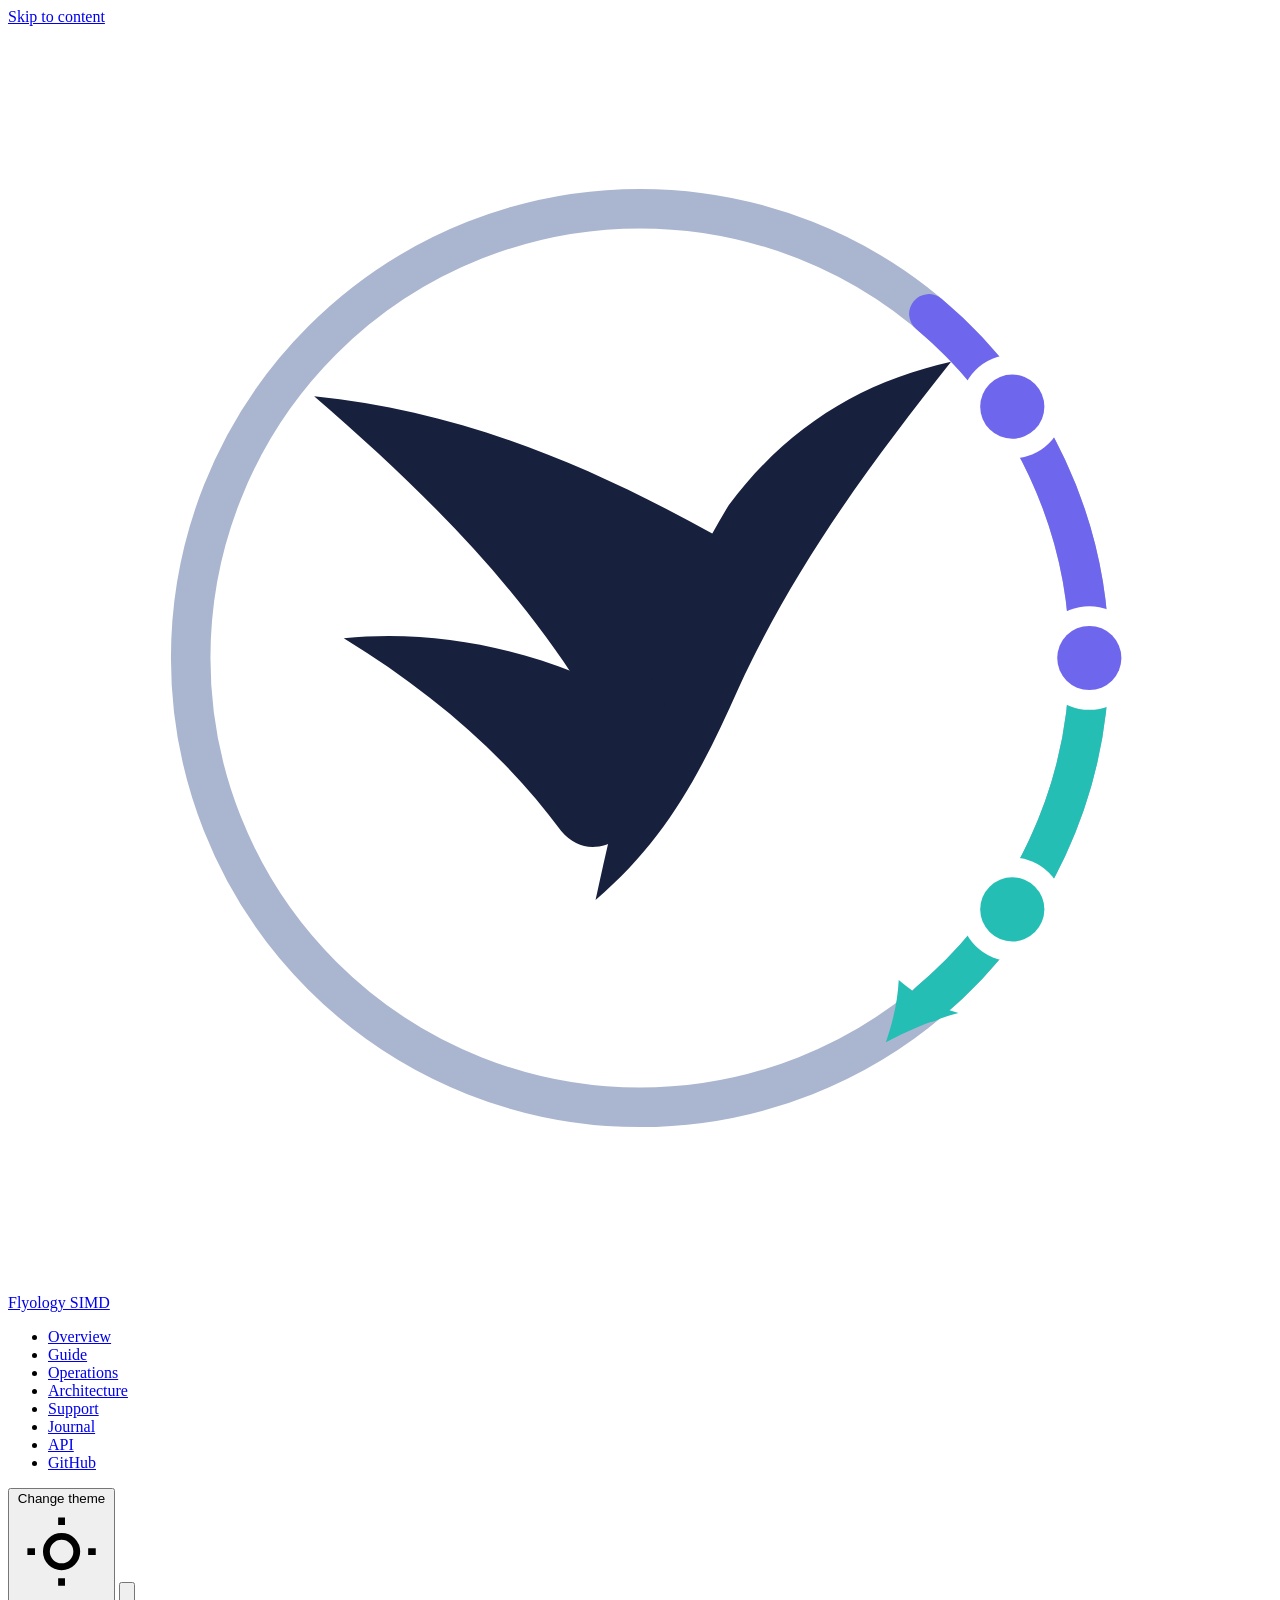
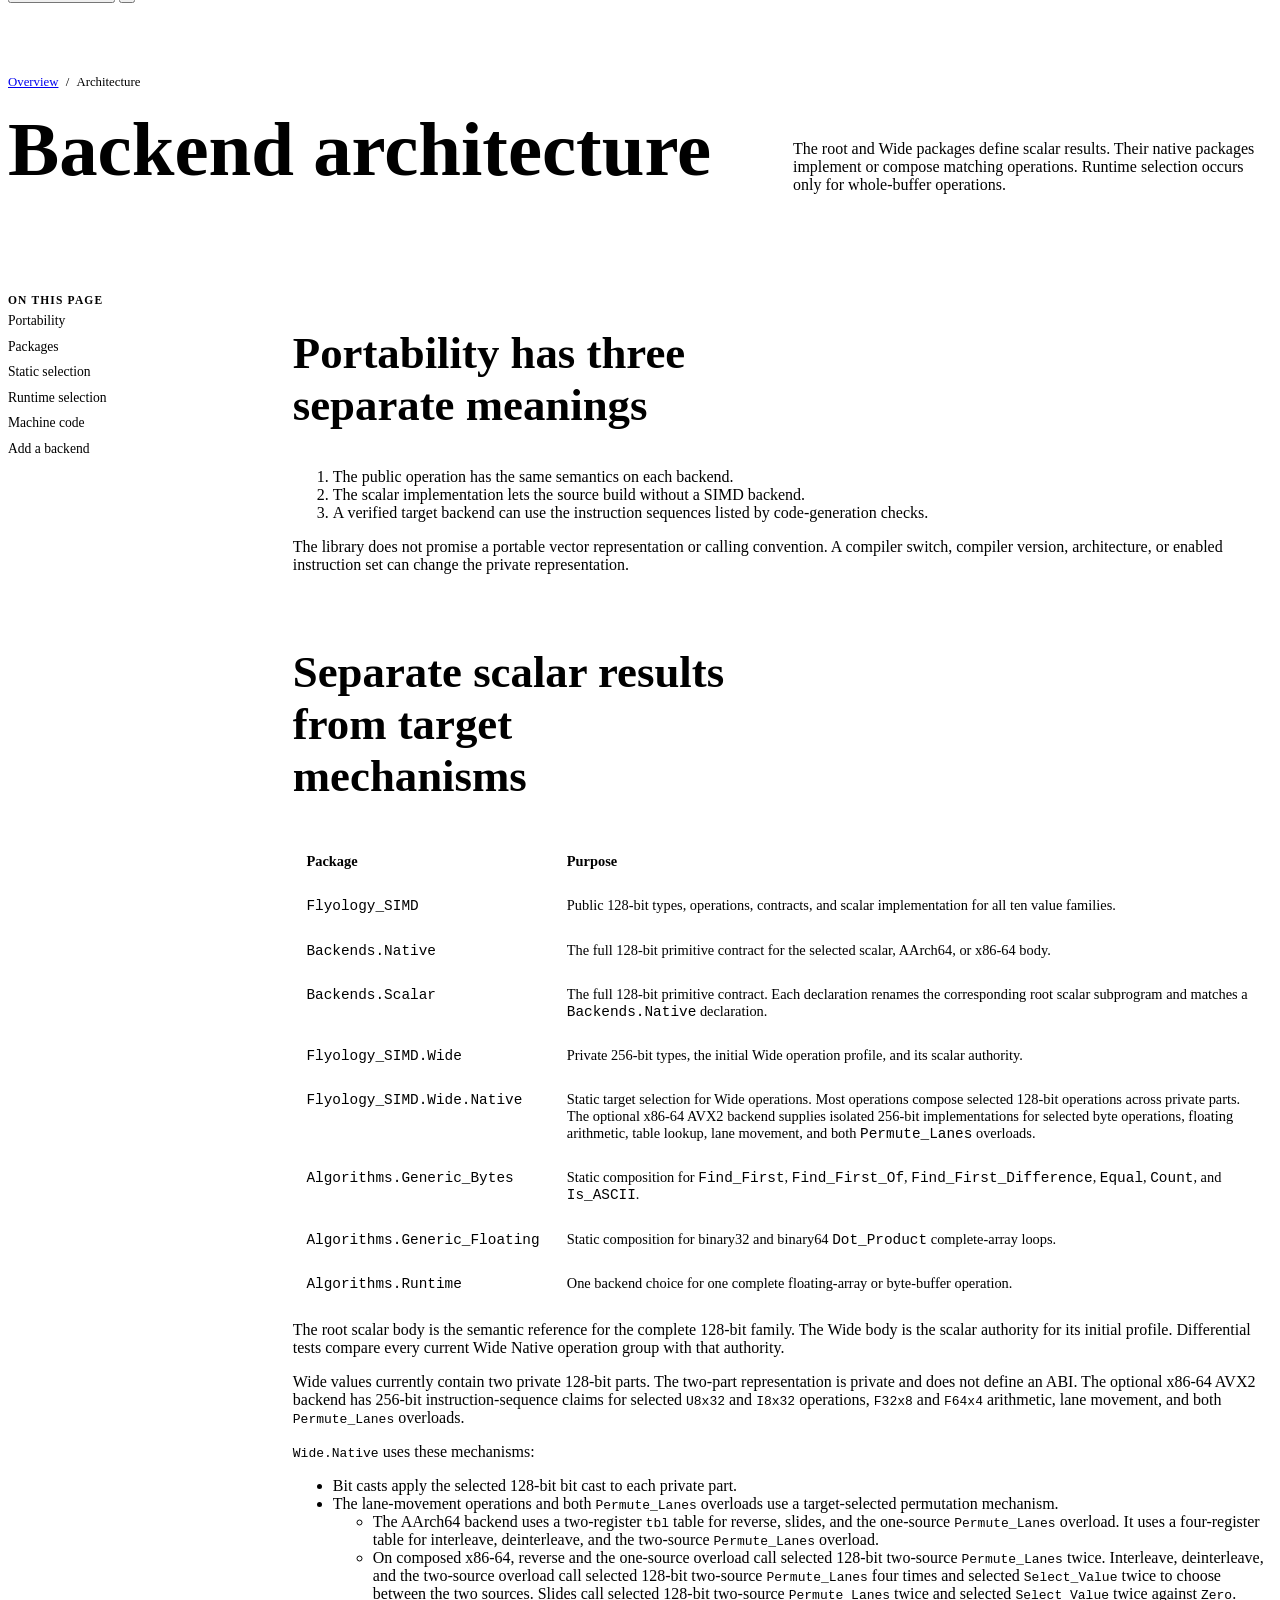
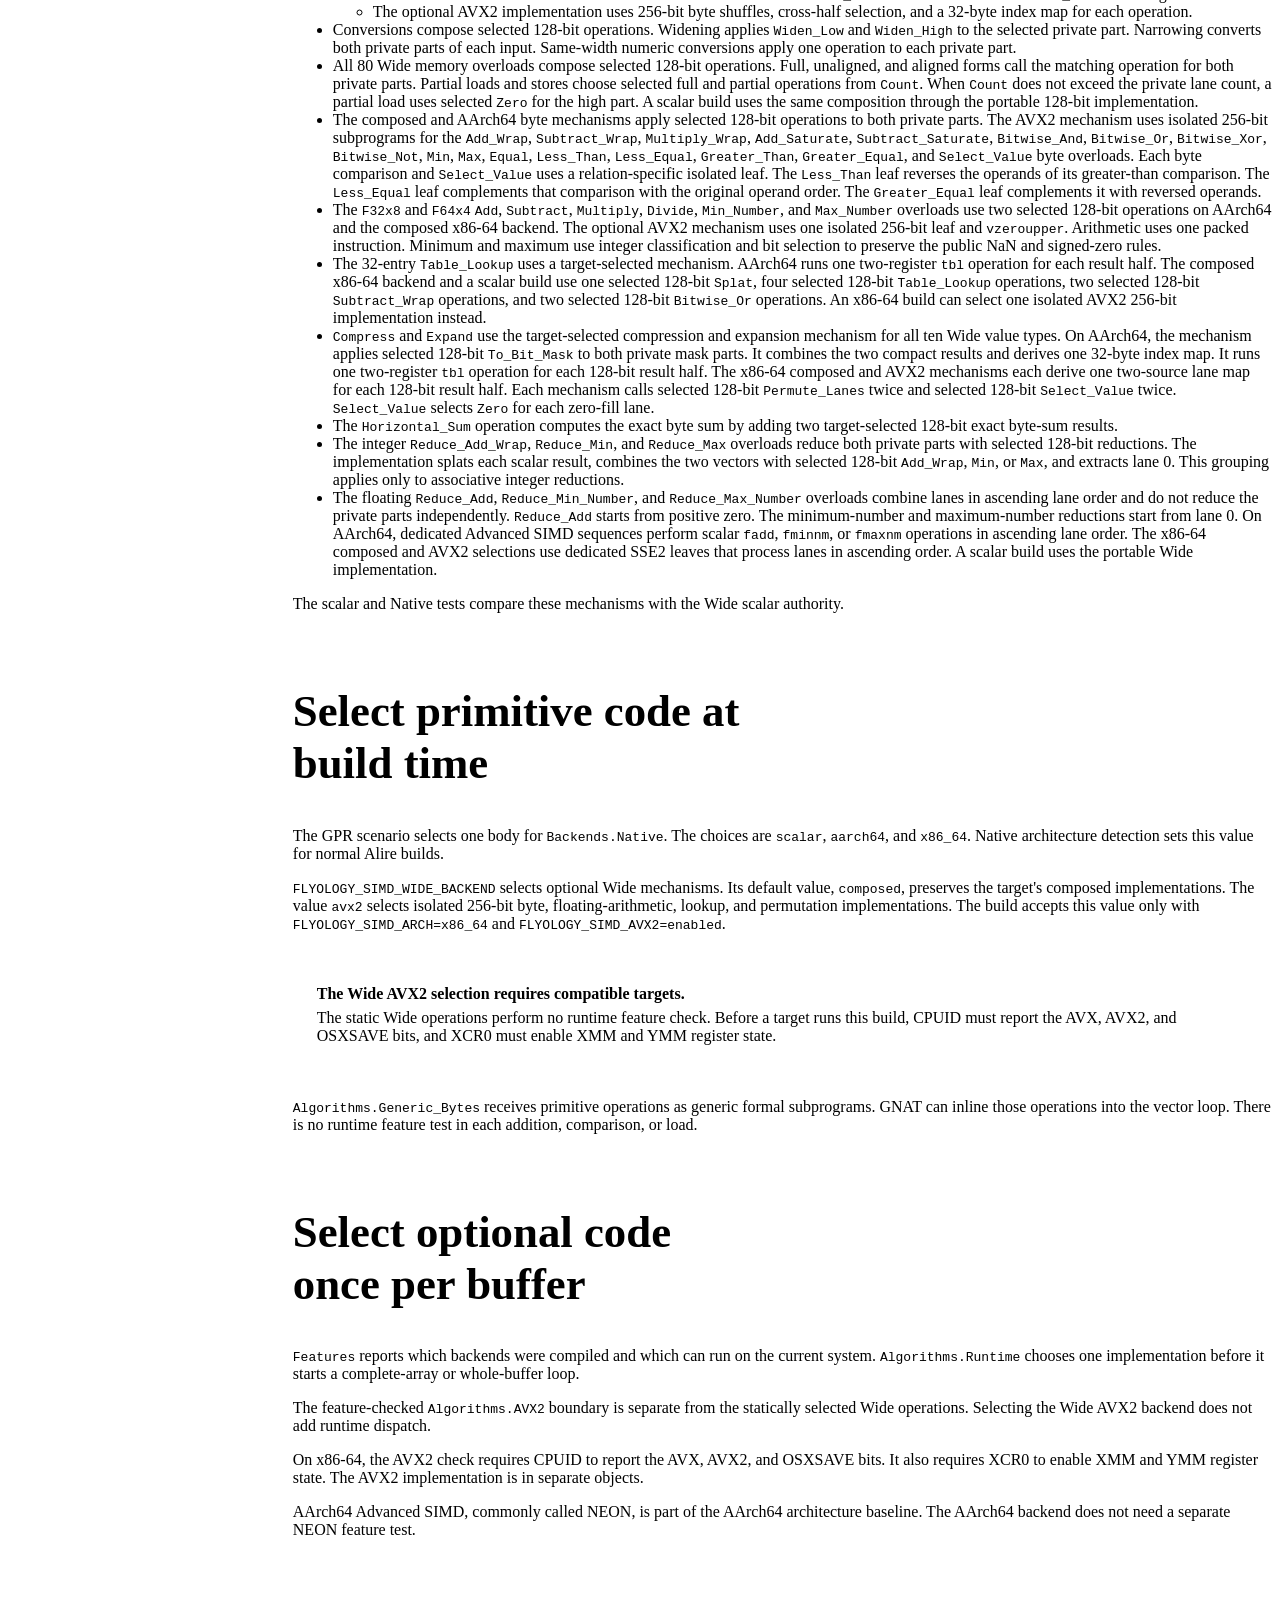
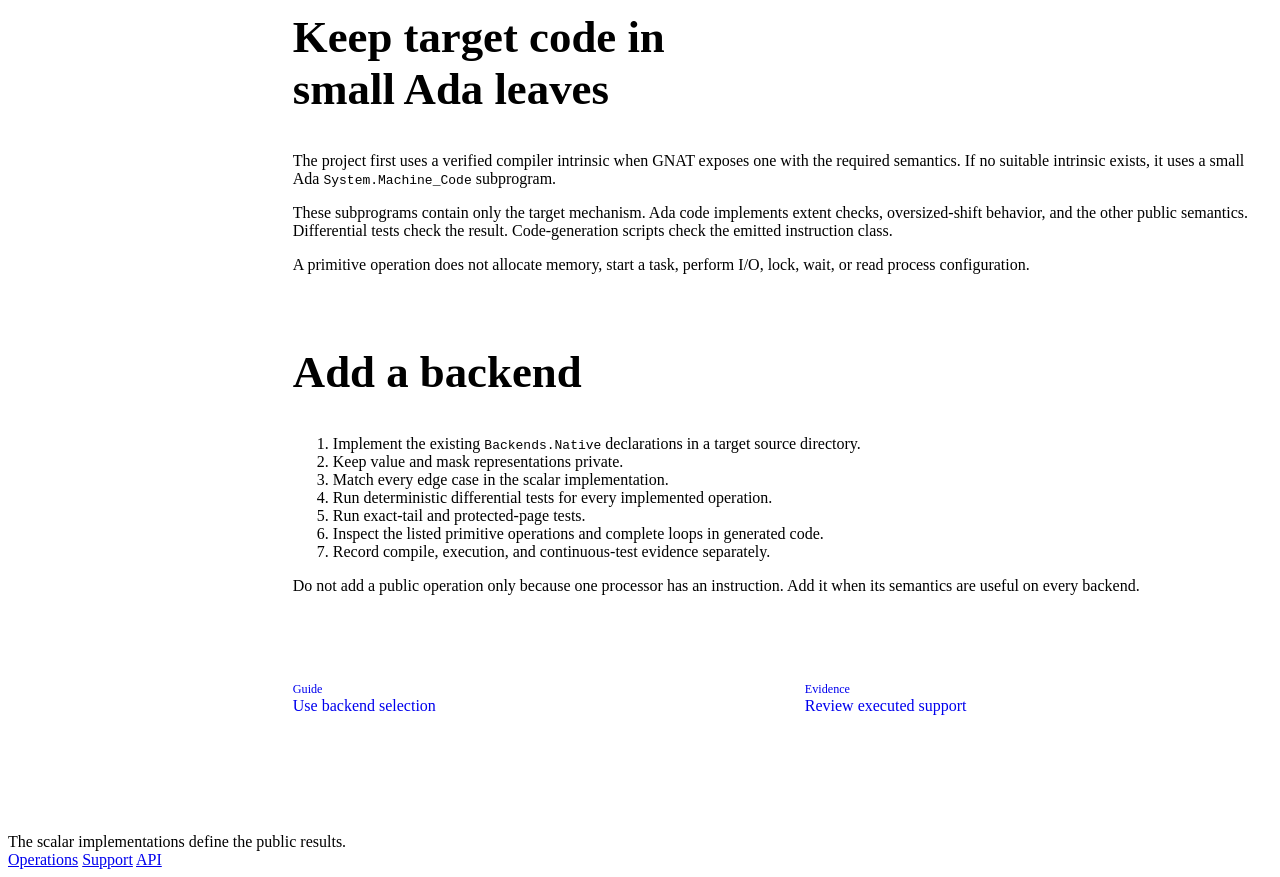
==== website/architecture/index.html @ dd6a2a9f "Problem: Complete-buffer comparison lacks runtime dispatch Callers comparing two byte buffers must c" ====
<!doctype html>
<html lang="en">
<head>
  <meta charset="utf-8">
  <meta name="viewport" content="width=device-width, initial-scale=1">
  <meta name="description" content="Backend boundaries, static composition, and runtime dispatch in Flyology SIMD.">
  <title>Architecture · Flyology SIMD</title>
  <link rel="canonical" href="https://simd.flyology.org/architecture/">
  <link rel="icon" href="../assets/brand/flyology-primary-icon.svg" type="image/svg+xml">
  <link rel="stylesheet" href="../assets/styles/site.css">
  <link rel="stylesheet" href="../assets/styles/simd.css">
  <script src="../assets/scripts/ada-highlight.js"></script>
  <script src="../assets/scripts/site.js"></script>
</head>
<body>
  <a class="skip-link" href="#main">Skip to content</a>
  <header class="site-header">
    <nav class="site-nav" aria-label="Primary navigation">
      <a class="brand" href="../">
        <img src="../assets/brand/flyology-mark-transparent.svg" alt="">
        <span>Flyology SIMD</span>
      </a>
      <ul class="nav-links" data-nav-links>
        <li><a href="../">Overview</a></li>
        <li><a href="../guide/">Guide</a></li>
        <li><a href="../guide/operations/">Operations</a></li>
        <li><a href="./" aria-current="page">Architecture</a></li>
        <li><a href="../support/">Support</a></li>
        <li><a href="../journal/">Journal</a></li>
        <li><a href="../api/">API</a></li>
        <li><a href="https://github.com/flyology-ada/flyology-simd">GitHub</a></li>
      </ul>
      <div class="nav-tools">
        <button class="icon-button" type="button" data-theme-toggle>
          <span class="visually-hidden" data-theme-label>Change theme</span>
          <svg aria-hidden="true" viewBox="0 0 24 24" fill="none" stroke="currentColor" stroke-width="1.8">
            <circle cx="12" cy="12" r="4"/>
            <path d="M12 3v2M12 19v2M3 12h2M19 12h2"/>
          </svg>
        </button>
        <button class="menu-button" type="button" data-menu-toggle aria-expanded="false" aria-label="Toggle navigation">
          <svg aria-hidden="true" viewBox="0 0 24 24" fill="none" stroke="currentColor" stroke-width="1.8">
            <path d="M4 7h16M4 12h2M4 17h16"/>
          </svg>
        </button>
      </div>
    </nav>
  </header>
  <main id="main" class="page-shell">
    <header class="doc-hero">
      <div>
        <ol class="breadcrumb"><li><a href="../">Overview</a></li><li>Architecture</li></ol>
        <h1>Backend architecture</h1>
      </div>
      <p class="doc-hero-copy">The root and Wide packages define scalar results. Their native packages implement or compose matching operations. Runtime selection occurs only for whole-buffer operations.</p>
    </header>
    <div class="docs-layout">
      <aside class="toc" aria-label="On this page">
        <span class="toc-title">On this page</span>
        <ul>
          <li><a href="#portable">Portability</a></li>
          <li><a href="#packages">Packages</a></li>
          <li><a href="#static">Static selection</a></li>
          <li><a href="#runtime">Runtime selection</a></li>
          <li><a href="#machine">Machine code</a></li>
          <li><a href="#add">Add a backend</a></li>
        </ul>
      </aside>
      <article class="prose">
        <section id="portable">
          <h2>Portability has three separate meanings</h2>
          <ol>
            <li>The public operation has the same semantics on each backend.</li>
            <li>The scalar implementation lets the source build without a SIMD backend.</li>
            <li>A verified target backend can use the instruction sequences listed by code-generation checks.</li>
          </ol>
          <p>The library does not promise a portable vector representation or calling convention. A compiler switch, compiler version, architecture, or enabled instruction set can change the private representation.</p>
        </section>
        <section id="packages">
          <h2>Separate scalar results from target mechanisms</h2>
          <table class="support-table">
            <thead><tr><th>Package</th><th>Purpose</th></tr></thead>
            <tbody>
              <tr><td><a data-api="Flyology_SIMD"><code>Flyology_SIMD</code></a></td><td>Public 128-bit types, operations, contracts, and scalar implementation for all ten value families.</td></tr>
              <tr><td><a data-api="Flyology_SIMD.Backends.Native"><code>Backends.Native</code></a></td><td>The full 128-bit primitive contract for the selected scalar, AArch64, or x86-64 body.</td></tr>
              <tr><td><a data-api="Flyology_SIMD.Backends.Scalar"><code>Backends.Scalar</code></a></td><td>The full 128-bit primitive contract. Each declaration renames the corresponding root scalar subprogram and matches a <code>Backends.Native</code> declaration.</td></tr>
              <tr><td><a data-api="Flyology_SIMD.Wide"><code>Flyology_SIMD.Wide</code></a></td><td>Private 256-bit types, the initial Wide operation profile, and its scalar authority.</td></tr>
              <tr><td><a data-api="Flyology_SIMD.Wide.Native"><code>Flyology_SIMD.Wide.Native</code></a></td><td>Static target selection for Wide operations. Most operations compose selected 128-bit operations across private parts. The optional x86-64 AVX2 backend supplies isolated 256-bit implementations for selected byte operations, floating arithmetic, table lookup, lane movement, and both <a data-api="Flyology_SIMD.Wide.Native"><code>Permute_Lanes</code></a> overloads.</td></tr>
              <tr><td><a data-api="Flyology_SIMD.Algorithms.Generic_Bytes"><code>Algorithms.Generic_Bytes</code></a></td><td>Static composition for <code>Find_First</code>, <code>Find_First_Of</code>, <code>Find_First_Difference</code>, <code>Equal</code>, <code>Count</code>, and <code>Is_ASCII</code>.</td></tr>
              <tr><td><a data-api="Flyology_SIMD.Algorithms.Generic_Floating"><code>Algorithms.Generic_Floating</code></a></td><td>Static composition for binary32 and binary64 <code>Dot_Product</code> complete-array loops.</td></tr>
              <tr><td><a data-api="Flyology_SIMD.Algorithms.Runtime"><code>Algorithms.Runtime</code></a></td><td>One backend choice for one complete floating-array or byte-buffer operation.</td></tr>
            </tbody>
          </table>
          <p>The root scalar body is the semantic reference for the complete 128-bit family. The Wide body is the scalar authority for its initial profile. Differential tests compare every current Wide Native operation group with that authority.</p>
          <p>Wide values currently contain two private 128-bit parts. The two-part representation is private and does not define an ABI. The optional x86-64 AVX2 backend has 256-bit instruction-sequence claims for selected <a data-api="Flyology_SIMD.Wide.U8x32"><code>U8x32</code></a> and <a data-api="Flyology_SIMD.Wide.I8x32"><code>I8x32</code></a> operations, <a data-api="Flyology_SIMD.Wide.F32x8"><code>F32x8</code></a> and <a data-api="Flyology_SIMD.Wide.F64x4"><code>F64x4</code></a> arithmetic, lane movement, and both <code>Permute_Lanes</code> overloads.</p>
          <p><code>Wide.Native</code> uses these mechanisms:</p>
          <ul>
            <li>Bit casts apply the selected 128-bit bit cast to each private part.</li>
            <li>The lane-movement operations and both <code>Permute_Lanes</code> overloads use a target-selected permutation mechanism.
              <ul>
                <li>The AArch64 backend uses a two-register <code>tbl</code> table for reverse, slides, and the one-source <code>Permute_Lanes</code> overload. It uses a four-register table for interleave, deinterleave, and the two-source <code>Permute_Lanes</code> overload.</li>
                <li>On composed x86-64, reverse and the one-source overload call selected 128-bit two-source <a data-api="Flyology_SIMD.Backends.Native"><code>Permute_Lanes</code></a> twice. Interleave, deinterleave, and the two-source overload call selected 128-bit two-source <code>Permute_Lanes</code> four times and selected <a data-api="Flyology_SIMD.Backends.Native"><code>Select_Value</code></a> twice to choose between the two sources. Slides call selected 128-bit two-source <code>Permute_Lanes</code> twice and selected <code>Select_Value</code> twice against <a data-api="Flyology_SIMD.Backends.Native"><code>Zero</code></a>.</li>
                <li>The optional AVX2 implementation uses 256-bit byte shuffles, cross-half selection, and a 32-byte index map for each operation.</li>
              </ul>
            </li>
            <li>Conversions compose selected 128-bit operations. Widening applies <a data-api="Flyology_SIMD.Backends.Native"><code>Widen_Low</code> and <code>Widen_High</code></a> to the selected private part. Narrowing converts both private parts of each input. Same-width numeric conversions apply one operation to each private part.</li>
            <li>All 80 Wide memory overloads compose selected 128-bit operations. Full, unaligned, and aligned forms call the matching operation for both private parts. Partial loads and stores choose selected full and partial operations from <code>Count</code>. When <code>Count</code> does not exceed the private lane count, a partial load uses selected <code>Zero</code> for the high part. A scalar build uses the same composition through the portable 128-bit implementation.</li>
            <li>The composed and AArch64 byte mechanisms apply selected 128-bit operations to both private parts. The AVX2 mechanism uses isolated 256-bit subprograms for the <a data-api="Flyology_SIMD.Wide.Native"><code>Add_Wrap</code>, <code>Subtract_Wrap</code>, <code>Multiply_Wrap</code>, <code>Add_Saturate</code>, <code>Subtract_Saturate</code>, <code>Bitwise_And</code>, <code>Bitwise_Or</code>, <code>Bitwise_Xor</code>, <code>Bitwise_Not</code>, <code>Min</code>, <code>Max</code>, <code>Equal</code>, <code>Less_Than</code>, <code>Less_Equal</code>, <code>Greater_Than</code>, <code>Greater_Equal</code>, and <code>Select_Value</code></a> byte overloads. Each byte comparison and <code>Select_Value</code> uses a relation-specific isolated leaf. The <code>Less_Than</code> leaf reverses the operands of its greater-than comparison. The <code>Less_Equal</code> leaf complements that comparison with the original operand order. The <code>Greater_Equal</code> leaf complements it with reversed operands.</li>
            <li>The <a data-api="Flyology_SIMD.Wide.Native"><code>F32x8</code> and <code>F64x4</code> <code>Add</code>, <code>Subtract</code>, <code>Multiply</code>, <code>Divide</code>, <code>Min_Number</code>, and <code>Max_Number</code> overloads</a> use two selected 128-bit operations on AArch64 and the composed x86-64 backend. The optional AVX2 mechanism uses one isolated 256-bit leaf and <code>vzeroupper</code>. Arithmetic uses one packed instruction. Minimum and maximum use integer classification and bit selection to preserve the public NaN and signed-zero rules.</li>
            <li>The 32-entry <a data-api="Flyology_SIMD.Wide.Native.Table_Lookup" data-api-signature="Table, Indices : U8x32) return U8x32"><code>Table_Lookup</code></a> uses a target-selected mechanism. AArch64 runs one two-register <code>tbl</code> operation for each result half. The composed x86-64 backend and a scalar build use one selected 128-bit <a data-api="Flyology_SIMD.Backends.Native"><code>Splat</code></a>, four selected 128-bit <code>Table_Lookup</code> operations, two selected 128-bit <code>Subtract_Wrap</code> operations, and two selected 128-bit <code>Bitwise_Or</code> operations. An x86-64 build can select one isolated AVX2 256-bit implementation instead.</li>
            <li><a data-api="Flyology_SIMD.Wide.Native"><code>Compress</code> and <code>Expand</code></a> use the target-selected compression and expansion mechanism for all ten Wide value types. On AArch64, the mechanism applies selected 128-bit <a data-api="Flyology_SIMD.Backends.Native"><code>To_Bit_Mask</code></a> to both private mask parts. It combines the two compact results and derives one 32-byte index map. It runs one two-register <code>tbl</code> operation for each 128-bit result half. The x86-64 composed and AVX2 mechanisms each derive one two-source lane map for each 128-bit result half. Each mechanism calls selected 128-bit <code>Permute_Lanes</code> twice and selected 128-bit <code>Select_Value</code> twice. <code>Select_Value</code> selects <code>Zero</code> for each zero-fill lane.</li>
            <li>The <a data-api="Flyology_SIMD.Wide.Native.Horizontal_Sum" data-api-signature="Value : U8x32) return Natural"><code>Horizontal_Sum</code></a> operation computes the exact byte sum by adding two target-selected 128-bit exact byte-sum results.</li>
            <li>The integer <a data-api="Flyology_SIMD.Wide.Native"><code>Reduce_Add_Wrap</code>, <code>Reduce_Min</code>, and <code>Reduce_Max</code></a> overloads reduce both private parts with selected 128-bit reductions. The implementation splats each scalar result, combines the two vectors with selected 128-bit <code>Add_Wrap</code>, <code>Min</code>, or <code>Max</code>, and extracts lane 0. This grouping applies only to associative integer reductions.</li>
            <li>The floating <a data-api="Flyology_SIMD.Wide.Native"><code>Reduce_Add</code>, <code>Reduce_Min_Number</code>, and <code>Reduce_Max_Number</code></a> overloads combine lanes in ascending lane order and do not reduce the private parts independently. <code>Reduce_Add</code> starts from positive zero. The minimum-number and maximum-number reductions start from lane 0. On AArch64, dedicated Advanced SIMD sequences perform scalar <code>fadd</code>, <code>fminnm</code>, or <code>fmaxnm</code> operations in ascending lane order. The x86-64 composed and AVX2 selections use dedicated SSE2 leaves that process lanes in ascending order. A scalar build uses the portable Wide implementation.</li>
          </ul>
          <p>The scalar and Native tests compare these mechanisms with the Wide scalar authority.</p>
        </section>
        <section id="static">
          <h2>Select primitive code at build time</h2>
          <p>The GPR scenario selects one body for <code>Backends.Native</code>. The choices are <code>scalar</code>, <code>aarch64</code>, and <code>x86_64</code>. Native architecture detection sets this value for normal Alire builds.</p>
          <p><code>FLYOLOGY_SIMD_WIDE_BACKEND</code> selects optional Wide mechanisms. Its default value, <code>composed</code>, preserves the target's composed implementations. The value <code>avx2</code> selects isolated 256-bit byte, floating-arithmetic, lookup, and permutation implementations. The build accepts this value only with <code>FLYOLOGY_SIMD_ARCH=x86_64</code> and <code>FLYOLOGY_SIMD_AVX2=enabled</code>.</p>
          <div class="semantic-callout"><strong>The Wide AVX2 selection requires compatible targets.</strong><p>The static Wide operations perform no runtime feature check. Before a target runs this build, CPUID must report the AVX, AVX2, and OSXSAVE bits, and XCR0 must enable XMM and YMM register state.</p></div>
          <p><code>Algorithms.Generic_Bytes</code> receives primitive operations as generic formal subprograms. GNAT can inline those operations into the vector loop. There is no runtime feature test in each addition, comparison, or load.</p>
        </section>
        <section id="runtime">
          <h2>Select optional code once per buffer</h2>
          <p><a data-api="Flyology_SIMD.Features"><code>Features</code></a> reports which backends were compiled and which can run on the current system. <a data-api="Flyology_SIMD.Algorithms.Runtime"><code>Algorithms.Runtime</code></a> chooses one implementation before it starts a complete-array or whole-buffer loop.</p>
          <p>The feature-checked <a data-api="Flyology_SIMD.Algorithms.AVX2"><code>Algorithms.AVX2</code></a> boundary is separate from the statically selected Wide operations. Selecting the Wide AVX2 backend does not add runtime dispatch.</p>
          <p>On x86-64, the AVX2 check requires CPUID to report the AVX, AVX2, and OSXSAVE bits. It also requires XCR0 to enable XMM and YMM register state. The AVX2 implementation is in separate objects.</p>
          <p>AArch64 Advanced SIMD, commonly called NEON, is part of the AArch64 architecture baseline. The AArch64 backend does not need a separate NEON feature test.</p>
        </section>
        <section id="machine">
          <h2>Keep target code in small Ada leaves</h2>
          <p>The project first uses a verified compiler intrinsic when GNAT exposes one with the required semantics. If no suitable intrinsic exists, it uses a small Ada <code>System.Machine_Code</code> subprogram.</p>
          <p>These subprograms contain only the target mechanism. Ada code implements extent checks, oversized-shift behavior, and the other public semantics. Differential tests check the result. Code-generation scripts check the emitted instruction class.</p>
          <p>A primitive operation does not allocate memory, start a task, perform I/O, lock, wait, or read process configuration.</p>
        </section>
        <section id="add">
          <h2>Add a backend</h2>
          <ol>
            <li>Implement the existing <code>Backends.Native</code> declarations in a target source directory.</li>
            <li>Keep value and mask representations private.</li>
            <li>Match every edge case in the scalar implementation.</li>
            <li>Run deterministic differential tests for every implemented operation.</li>
            <li>Run exact-tail and protected-page tests.</li>
            <li>Inspect the listed primitive operations and complete loops in generated code.</li>
            <li>Record compile, execution, and continuous-test evidence separately.</li>
          </ol>
          <p>Do not add a public operation only because one processor has an instruction. Add it when its semantics are useful on every backend.</p>
          <div class="next-links">
            <a href="../guide/dispatch/"><span>Guide</span>Use backend selection</a>
            <a href="../support/"><span>Evidence</span>Review executed support</a>
          </div>
        </section>
      </article>
    </div>
  </main>
  <footer class="site-footer">
    <div class="footer-inner">
      <span>The scalar implementations define the public results.</span>
      <div class="footer-links">
        <a href="../guide/operations/">Operations</a>
        <a href="../support/">Support</a>
        <a href="../api/">API</a>
      </div>
    </div>
  </footer>
</body>
</html>
---- website/assets/styles/simd.css ----
:root {
  --simd-cobalt: oklch(52% 0.18 265);
  --simd-orange: oklch(70% 0.17 55);
  --simd-lime: oklch(78% 0.16 125);
  --simd-graphite: oklch(22% 0.035 250);
  --simd-cream: oklch(96% 0.025 85);
  --simd-code-ink: oklch(91% 0.02 270);
}

:root[data-theme="dark"] {
  --simd-cobalt: oklch(72% 0.14 265);
  --simd-orange: oklch(78% 0.14 55);
  --simd-lime: oklch(82% 0.14 125);
}

.simd-hero {
  display: grid;
  grid-template-columns: repeat(2, minmax(0, 1fr));
  align-items: center;
  min-height: 36rem;
  padding-block: 4rem;
  gap: clamp(2rem, 5vw, 5rem);
}

.simd-hero h1 {
  max-width: 12ch;
  font-size: clamp(3.2rem, 5vw, 5rem);
  letter-spacing: -0.045em;
}

.nav-links {
  gap: clamp(0.75rem, 1.5vw, 1.5rem);
}

.prose pre,
.simd-section pre {
  max-width: 100%;
  overflow-x: auto;
}

.hero-lede {
  max-width: 38rem;
  color: var(--ink-soft);
  font-size: 1.1rem;
}

.actions {
  display: flex;
  flex-wrap: wrap;
  margin-top: 2rem;
  gap: 0.8rem;
}

.experimental-note {
  margin-top: 1rem;
  color: var(--ink-soft);
  font-size: 0.78rem;
}

.lane-machine {
  min-width: 0;
  margin: 0;
  padding: clamp(1.3rem, 3vw, 2.2rem);
  border: 1px solid color-mix(in oklch, var(--simd-cobalt) 28%, var(--line));
  background: var(--surface);
  box-shadow: 0.85rem 0.85rem 0 var(--line);
}

.lane-machine figcaption {
  display: flex;
  justify-content: space-between;
  margin-bottom: 1.3rem;
  color: var(--ink-soft);
  font-size: 0.72rem;
  letter-spacing: 0.05em;
  text-transform: uppercase;
}

.lane-machine figcaption strong {
  color: var(--ink);
}

.lane-index,
.lane-row {
  display: grid;
  grid-template-columns: repeat(16, minmax(0, 1fr));
}

.lane-index span {
  padding-bottom: 0.35rem;
  color: var(--ink-soft);
  font-family: var(--font-mono);
  font-size: clamp(0.45rem, 0.8vw, 0.66rem);
  text-align: center;
}

.lane-row {
  border: 2px solid var(--simd-graphite);
}

.lane-row span {
  min-width: 0;
  padding-block: clamp(0.75rem, 2.3vw, 1.35rem);
  border-right: 1px solid color-mix(in oklch, white 34%, transparent);
  background: var(--simd-cobalt);
  color: white;
  font-family: var(--font-mono);
  font-size: clamp(0.58rem, 1.15vw, 0.86rem);
  text-align: center;
}

.lane-row span:last-child {
  border: 0;
}

.lane-row .lane-zero {
  background: var(--simd-orange);
  color: var(--simd-graphite);
  font-weight: 700;
}

.mask-rule {
  display: grid;
  grid-template-columns: auto 1fr auto;
  align-items: center;
  margin-top: 1.5rem;
  gap: 1rem;
  color: var(--ink-soft);
  font-size: 0.72rem;
}

.mask-rule > div {
  display: grid;
  grid-template-columns: repeat(16, 1fr);
  gap: 0.2rem;
}

.mask-rule i {
  display: block;
  height: 0.45rem;
  background: var(--line);
}

.mask-rule i.true {
  background: var(--simd-orange);
}

.mask-rule code {
  white-space: nowrap;
}

.mechanism-tag {
  display: flex;
  align-items: center;
  justify-content: space-between;
  margin-top: 2rem;
  padding-top: 1rem;
  border-top: 1px solid var(--line);
  color: var(--ink-soft);
  font-family: var(--font-mono);
  font-size: 0.72rem;
}

.mechanism-tag b {
  color: var(--simd-orange);
}

.scope-band {
  border-block: 1px solid var(--line);
  background: var(--surface);
}

.scope-band-inner {
  display: grid;
  grid-template-columns: repeat(3, 1fr);
}

.scope-band-inner div {
  padding: 1.6rem 2rem;
}

.scope-band-inner div + div {
  border-left: 1px solid var(--line);
}

.scope-band strong,
.scope-band span {
  display: block;
}

.scope-band strong {
  font-size: 0.95rem;
}

.scope-band span {
  margin-top: 0.25rem;
  color: var(--ink-soft);
  font-size: 0.82rem;
}

.simd-section {
  padding-block: 6rem;
}

.section-intro {
  display: grid;
  grid-template-columns: 0.9fr 1.1fr;
  align-items: end;
  margin-bottom: 3rem;
  gap: 3rem;
}

.section-intro h2 {
  max-width: 12ch;
  margin: 0;
}

.section-intro p {
  max-width: 62ch;
  margin: 0;
  color: var(--ink-soft);
}

.portability-ledger {
  margin: 0;
  padding: 0;
  border-top: 1px solid var(--line);
  list-style: none;
}

.portability-ledger li {
  display: grid;
  grid-template-columns: 4rem 15rem 1fr;
  align-items: baseline;
  padding-block: 1.5rem;
  border-bottom: 1px solid var(--line);
  gap: 1.5rem;
}

.portability-ledger li > span {
  color: var(--simd-orange);
  font-family: var(--font-mono);
}

.portability-ledger p {
  margin: 0;
  color: var(--ink-soft);
}

.operation-field {
  background: var(--simd-graphite);
  color: var(--simd-cream);
}

.operation-field-inner {
  display: grid;
  grid-template-columns: 0.75fr 1.25fr;
  padding-block: 5rem;
  gap: 5rem;
}

.operation-field p {
  max-width: 52ch;
  color: oklch(79% 0.025 250);
}

.operation-field code:not(pre code) {
  border-color: oklch(44% 0.04 250);
  background: oklch(28% 0.04 250);
}

.inverse-button {
  color: var(--simd-cream);
}

.type-ruler {
  display: grid;
  grid-template-columns: repeat(2, 1fr);
  border-top: 1px solid oklch(42% 0.04 250);
}

.type-ruler div {
  display: flex;
  justify-content: space-between;
  padding: 1rem;
  border-bottom: 1px solid oklch(42% 0.04 250);
}

.type-ruler div:nth-child(odd) {
  border-right: 1px solid oklch(42% 0.04 250);
}

.type-ruler span {
  color: var(--simd-lime);
  font-family: var(--font-mono);
  font-size: 0.76rem;
}

.doc-hero {
  display: grid;
  grid-template-columns: 1fr minmax(18rem, 0.65fr);
  align-items: end;
  padding-block: 4.5rem 3rem;
  border-bottom: 1px solid var(--line);
  gap: 3rem;
}

.doc-hero h1 {
  max-width: none;
  margin: 0;
  font-size: clamp(3rem, 6vw, 5.8rem);
}

.doc-hero-copy {
  margin: 0;
  color: var(--ink-soft);
}

.breadcrumb {
  display: flex;
  margin: 0 0 1rem;
  padding: 0;
  gap: 0.45rem;
  color: var(--ink-soft);
  font-size: 0.8rem;
  list-style: none;
}

.breadcrumb li + li::before {
  margin-right: 0.45rem;
  color: var(--path);
  content: "/";
}

.docs-layout {
  display: grid;
  grid-template-columns: 13rem minmax(0, 1fr);
  align-items: start;
  padding-block: 3rem 6rem;
  gap: clamp(2.5rem, 6vw, 6rem);
}

.toc {
  position: sticky;
  top: 6rem;
}

.toc-title {
  margin-bottom: 0.7rem;
  color: var(--ink-soft);
  font-size: 0.72rem;
  font-weight: 650;
  letter-spacing: 0.1em;
  text-transform: uppercase;
}

.toc ul {
  margin: 0;
  padding: 0;
  list-style: none;
}

.toc a {
  display: block;
  padding-block: 0.3rem;
  color: var(--ink-soft);
  font-size: 0.85rem;
  text-decoration: none;
}

.prose {
  min-width: 0;
  max-width: var(--reading);
}

.prose section + section {
  margin-top: 4.5rem;
}

.prose h2 {
  max-width: 20ch;
  font-size: clamp(2rem, 3.5vw, 3.1rem);
}

.prose h3 {
  margin-top: 2.5rem;
  font-size: 1.4rem;
}

.chapter-lead {
  margin: 0 0 3rem;
  color: var(--ink);
  font-size: clamp(1.08rem, 1.6vw, 1.28rem);
  line-height: 1.55;
}

.prose p,
.prose li,
.prose td {
  color: var(--ink-soft);
}

.prose pre {
  overflow-x: auto;
  padding: 1.2rem;
  border: 1px solid var(--code-line);
  border-radius: var(--radius-sm);
  background: var(--code-bg);
  color: var(--simd-code-ink);
  font-size: 0.86rem;
}

.semantic-callout {
  margin-block: 2rem;
  padding: 1.3rem 1.5rem;
  border: 1px solid color-mix(in oklch, var(--simd-orange) 65%, var(--line));
  background: color-mix(in oklch, var(--simd-orange) 8%, var(--surface));
}

.semantic-callout strong {
  display: block;
  margin-bottom: 0.35rem;
}

.semantic-callout p {
  margin: 0;
}

.support-table {
  width: 100%;
  border-collapse: collapse;
  font-size: 0.9rem;
}

.support-table th,
.support-table td {
  padding: 0.85rem;
  border-bottom: 1px solid var(--line);
  text-align: left;
  vertical-align: top;
}

.support-table th {
  color: var(--ink);
}

.support-table td.yes {
  color: var(--ink);
  font-weight: 650;
}

.guide-sequence {
  margin: 2rem 0 0;
  padding: 0;
  border-top: 1px solid var(--line);
  counter-reset: guide-chapter;
  list-style: none;
}

.guide-sequence li {
  display: grid;
  grid-template-columns: 2.75rem minmax(0, 1fr);
  padding-block: 1.15rem;
  border-bottom: 1px solid var(--line);
  counter-increment: guide-chapter;
  gap: 1rem;
}

.guide-sequence li::before {
  color: var(--path);
  content: counter(guide-chapter, decimal-leading-zero);
  font-family: var(--font-mono);
  font-size: 0.82rem;
}

.guide-sequence a {
  color: var(--ink);
  font-size: 1.08rem;
  font-weight: 650;
  text-decoration-thickness: 1px;
  text-underline-offset: 0.2em;
}

.guide-sequence p {
  margin: 0.35rem 0 0;
}

.next-links {
  display: grid;
  grid-template-columns: repeat(2, 1fr);
  margin-top: 4rem;
  border-top: 1px solid var(--line);
}

.next-links a {
  padding: 1.4rem 0;
  text-decoration: none;
}

.next-links a + a {
  padding-left: 1.4rem;
  border-left: 1px solid var(--line);
}

.next-links span {
  display: block;
  color: var(--ink-soft);
  font-size: 0.76rem;
}

@media (max-width: 920px) {
  .simd-hero {
    grid-template-columns: 1fr;
  }

  .lane-machine {
    width: 100%;
  }

  .section-intro,
  .operation-field-inner,
  .doc-hero {
    grid-template-columns: 1fr;
  }
}

@media (max-width: 720px) {
  .simd-hero {
    min-height: auto;
    padding-block: 4rem;
  }

  .lane-machine figcaption,
  .mask-rule {
    grid-template-columns: 1fr;
  }

  .lane-machine figcaption {
    display: block;
  }

  .lane-machine figcaption strong {
    display: block;
  }

  .scope-band-inner,
  .docs-layout {
    grid-template-columns: 1fr;
  }

  .scope-band-inner div + div {
    border-top: 1px solid var(--line);
    border-left: 0;
  }

  .portability-ledger li {
    grid-template-columns: 3rem 1fr;
  }

  .portability-ledger p {
    grid-column: 2;
  }

  .toc {
    position: static;
    padding-bottom: 1.5rem;
    border-bottom: 1px solid var(--line);
  }
}

@media (max-width: 520px) {
  .lane-index span,
  .lane-row span {
    font-size: 0;
  }

  .lane-row span {
    min-height: 2.7rem;
  }

  .lane-zero::after {
    color: var(--simd-graphite);
    font-size: 0.62rem;
    content: "L0";
  }

  .type-ruler {
    grid-template-columns: 1fr;
  }

  .type-ruler div:nth-child(odd) {
    border-right: 0;
  }
}

@media (prefers-reduced-motion: reduce) {
  html {
    scroll-behavior: auto;
  }
}
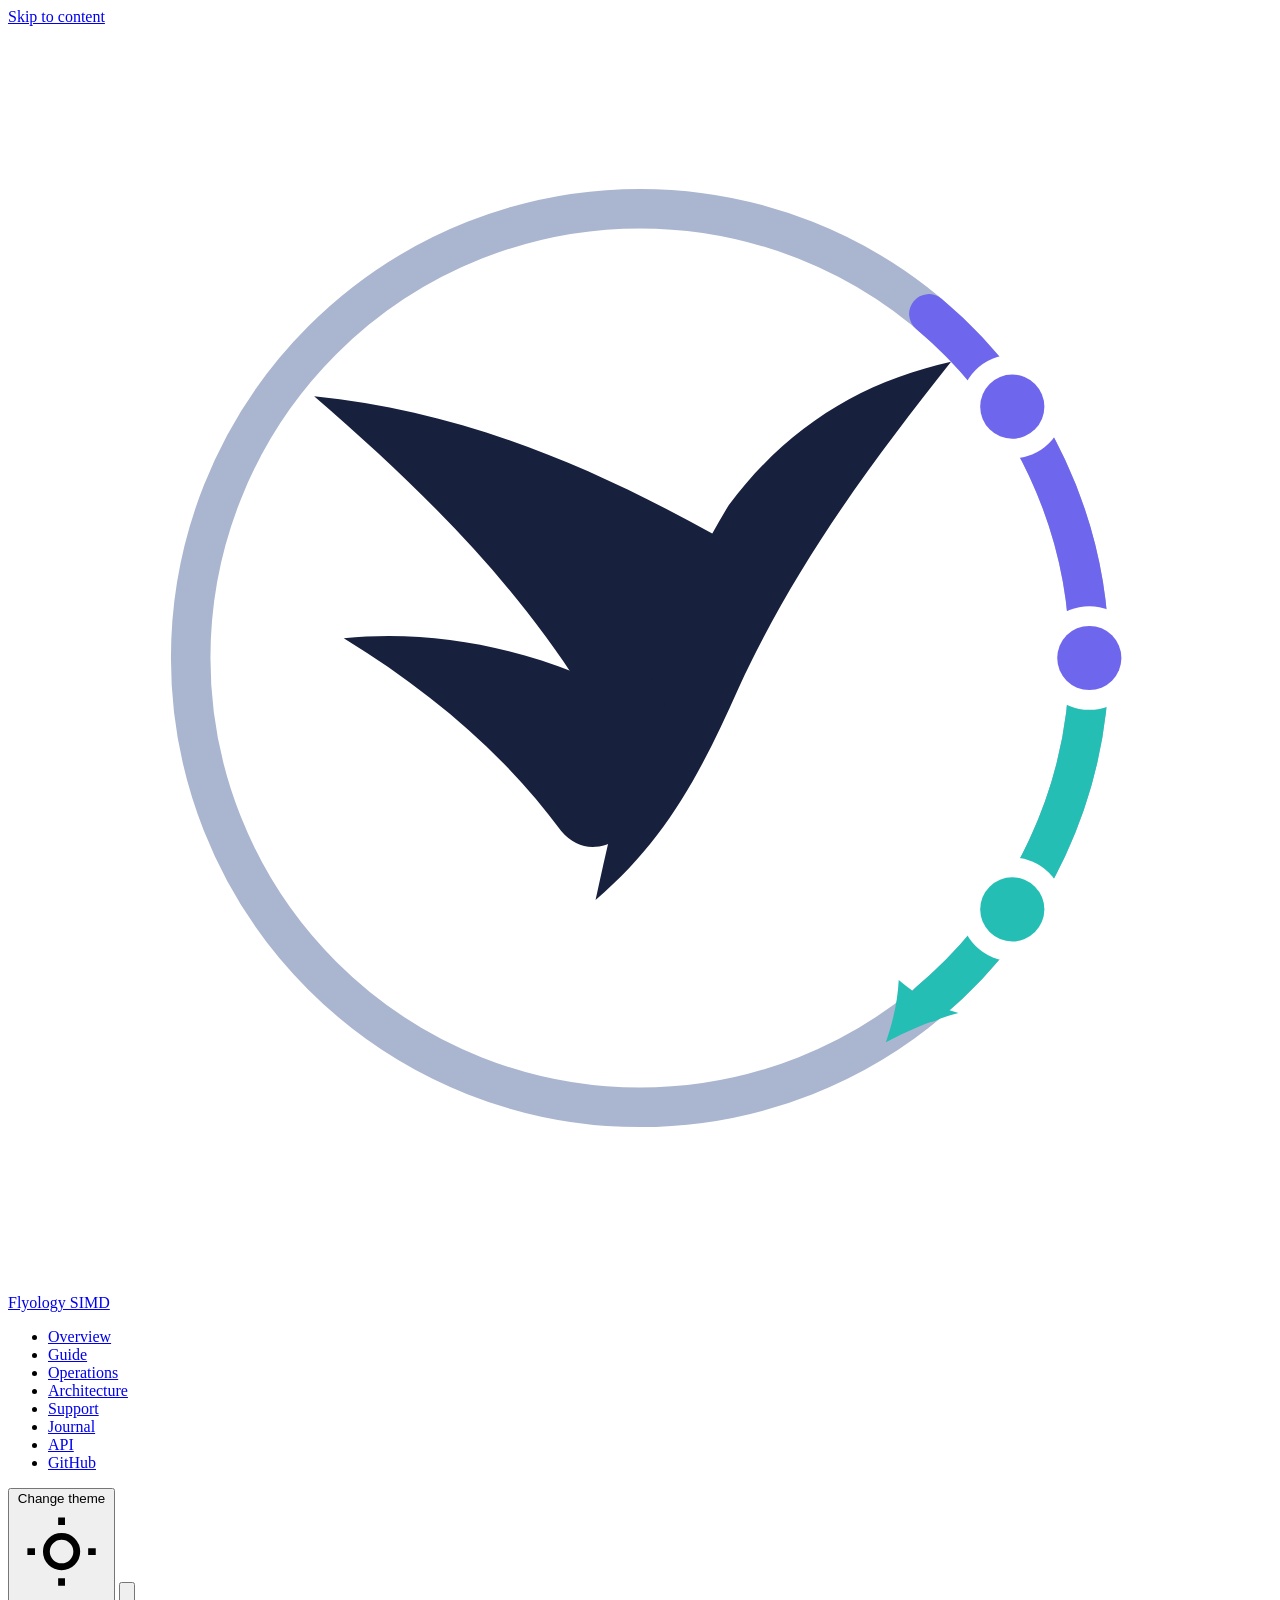
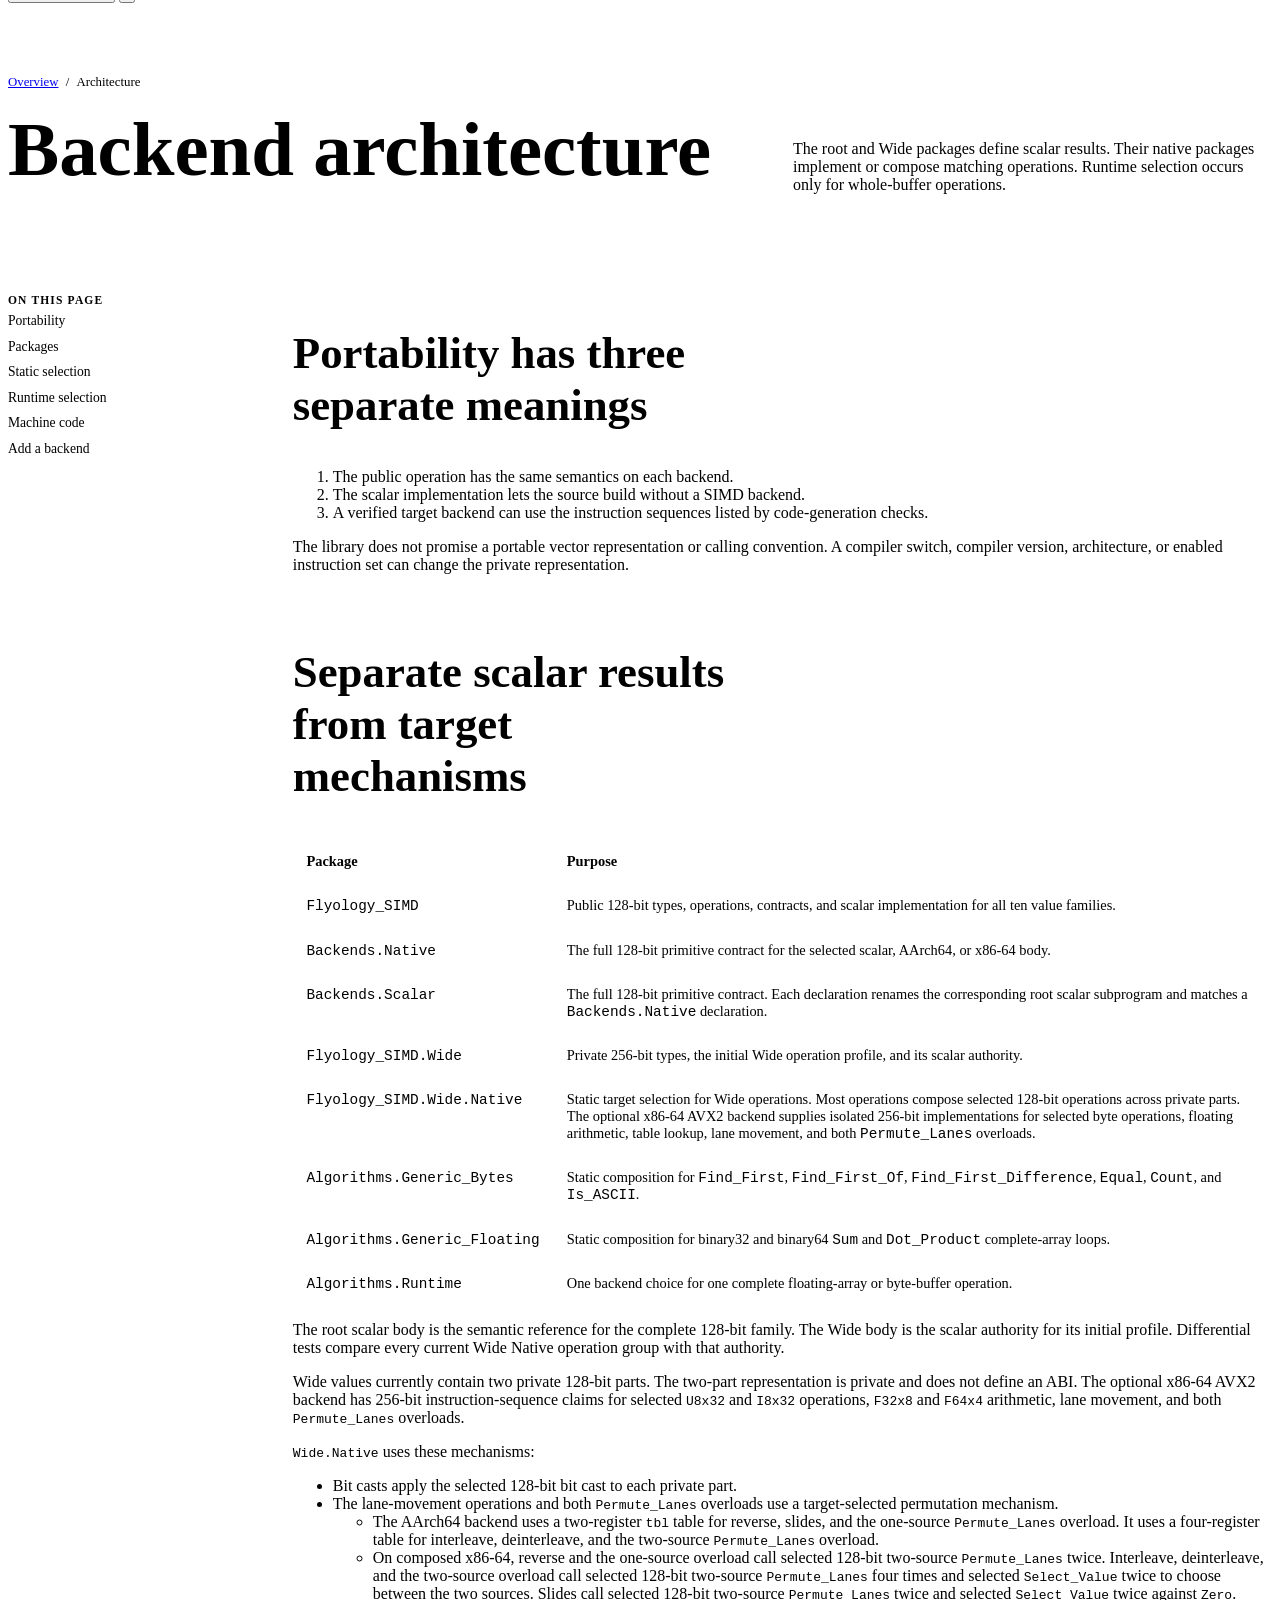
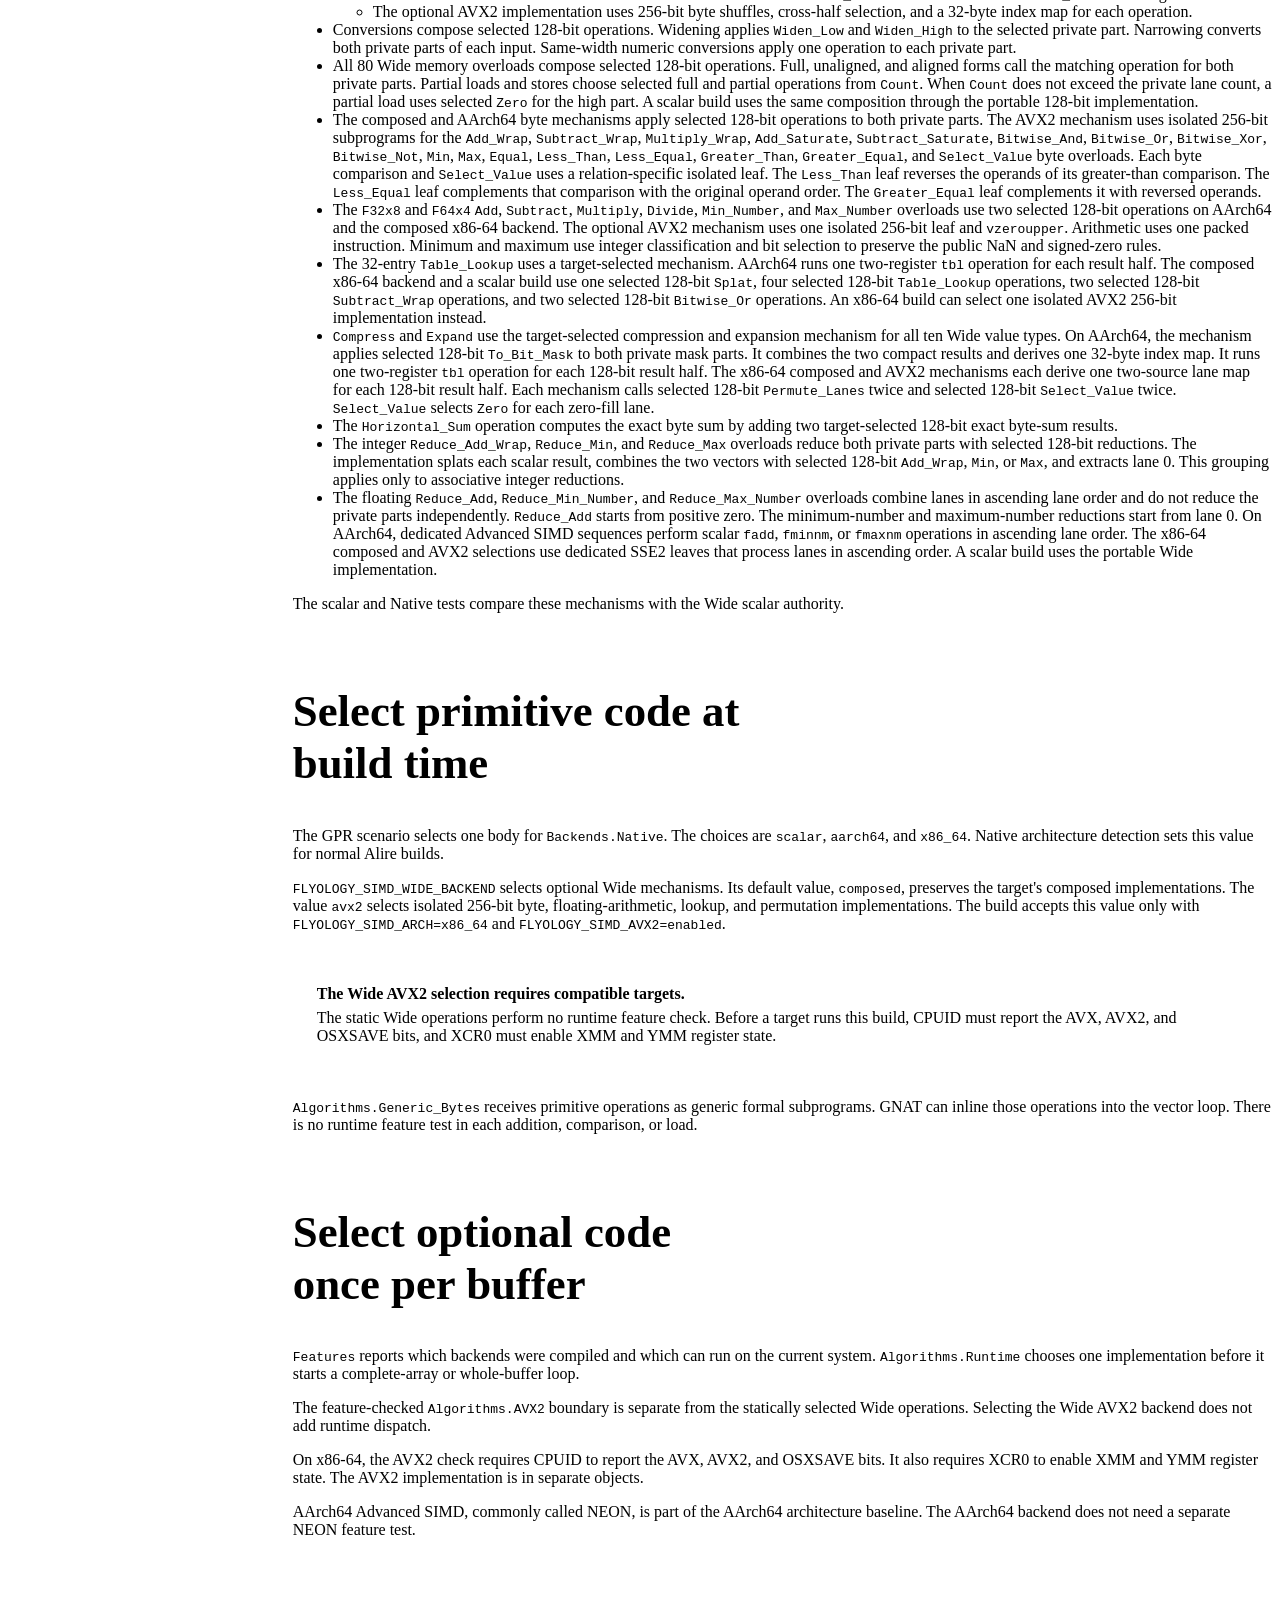
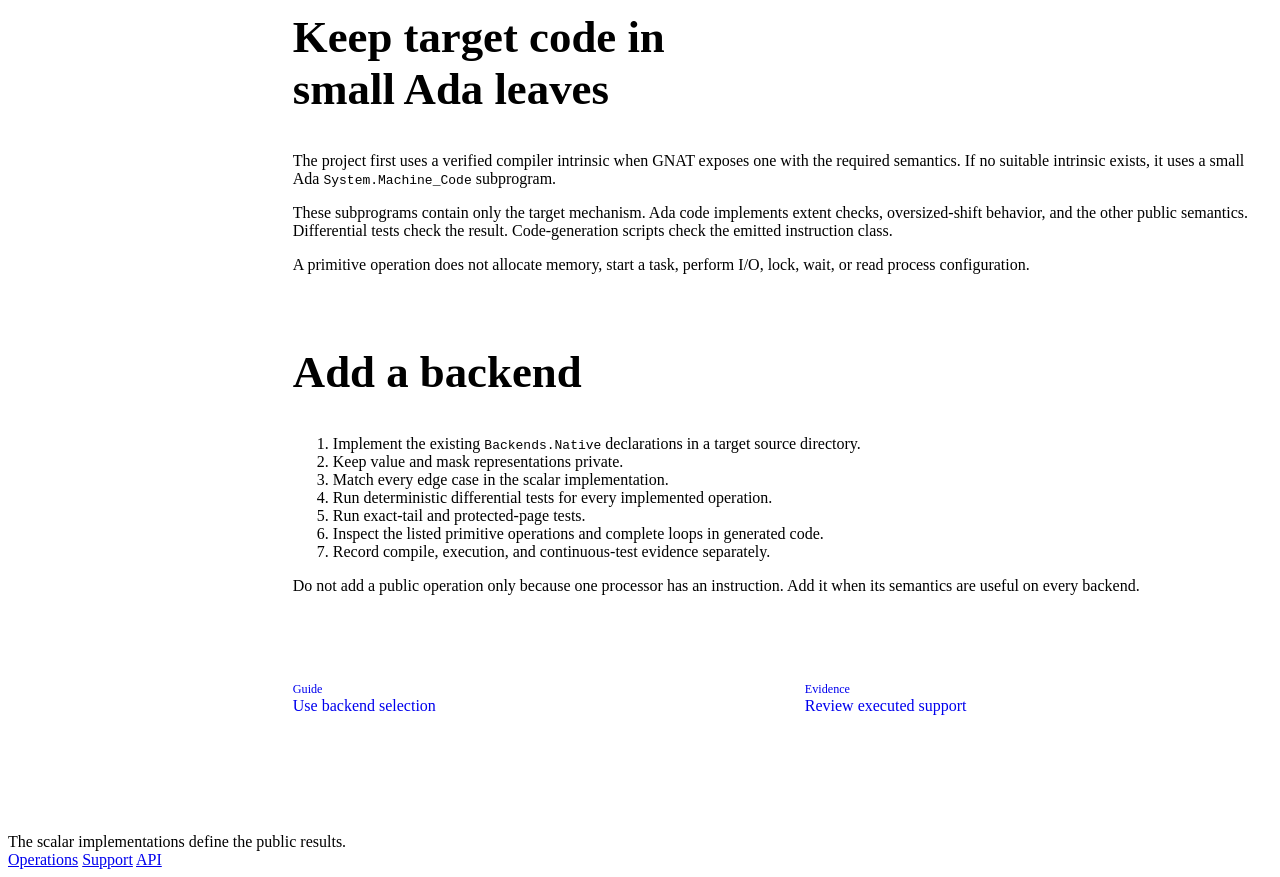
==== commit 3fe9b832: "Problem: Floating sums lack complete-array runtime dispatch Callers that need a binary32 or binary64" ====
--- a/website/architecture/index.html
+++ b/website/architecture/index.html
@@ -87,7 +87,7 @@
               <tr><td><a data-api="Flyology_SIMD.Wide"><code>Flyology_SIMD.Wide</code></a></td><td>Private 256-bit types, the initial Wide operation profile, and its scalar authority.</td></tr>
               <tr><td><a data-api="Flyology_SIMD.Wide.Native"><code>Flyology_SIMD.Wide.Native</code></a></td><td>Static target selection for Wide operations. Most operations compose selected 128-bit operations across private parts. The optional x86-64 AVX2 backend supplies isolated 256-bit implementations for selected byte operations, floating arithmetic, table lookup, lane movement, and both <a data-api="Flyology_SIMD.Wide.Native"><code>Permute_Lanes</code></a> overloads.</td></tr>
               <tr><td><a data-api="Flyology_SIMD.Algorithms.Generic_Bytes"><code>Algorithms.Generic_Bytes</code></a></td><td>Static composition for <code>Find_First</code>, <code>Find_First_Of</code>, <code>Find_First_Difference</code>, <code>Equal</code>, <code>Count</code>, and <code>Is_ASCII</code>.</td></tr>
-              <tr><td><a data-api="Flyology_SIMD.Algorithms.Generic_Floating"><code>Algorithms.Generic_Floating</code></a></td><td>Static composition for binary32 and binary64 <code>Dot_Product</code> complete-array loops.</td></tr>
+              <tr><td><a data-api="Flyology_SIMD.Algorithms.Generic_Floating"><code>Algorithms.Generic_Floating</code></a></td><td>Static composition for binary32 and binary64 <code>Sum</code> and <code>Dot_Product</code> complete-array loops.</td></tr>
               <tr><td><a data-api="Flyology_SIMD.Algorithms.Runtime"><code>Algorithms.Runtime</code></a></td><td>One backend choice for one complete floating-array or byte-buffer operation.</td></tr>
             </tbody>
           </table>
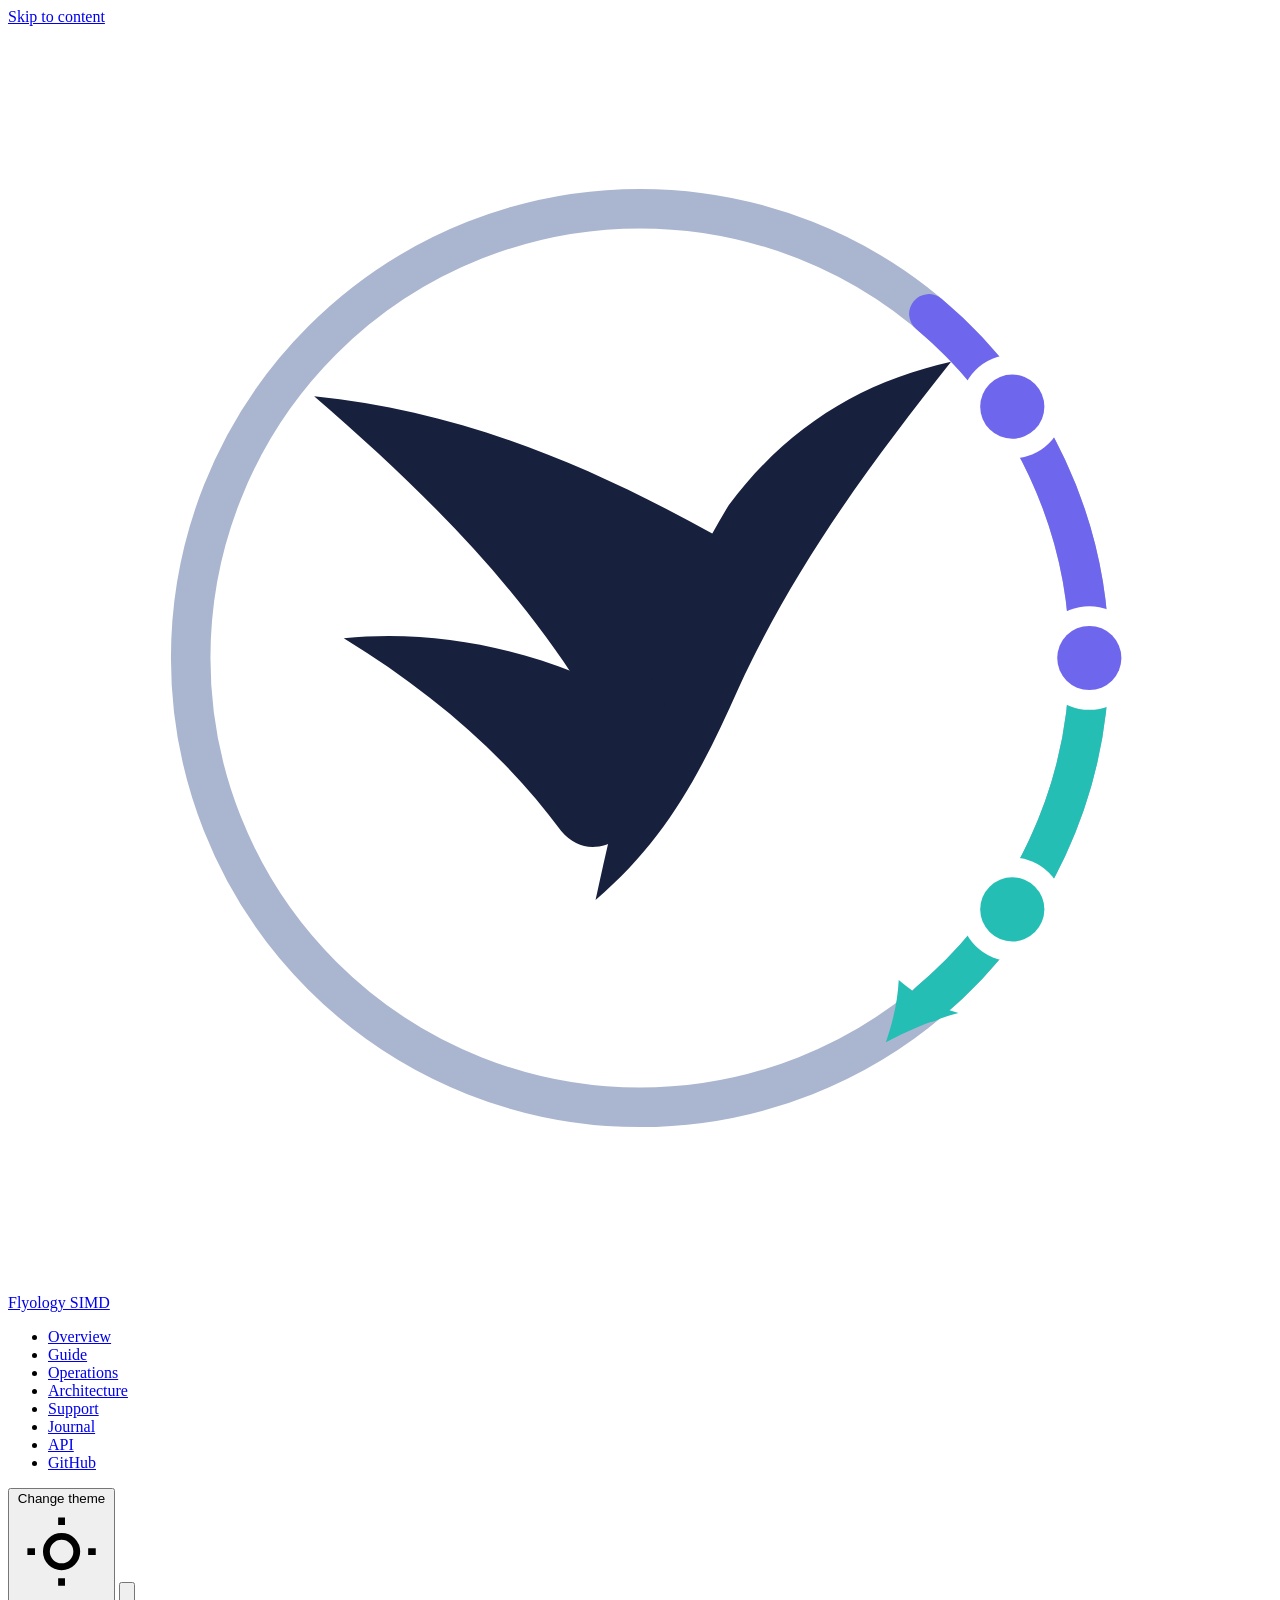
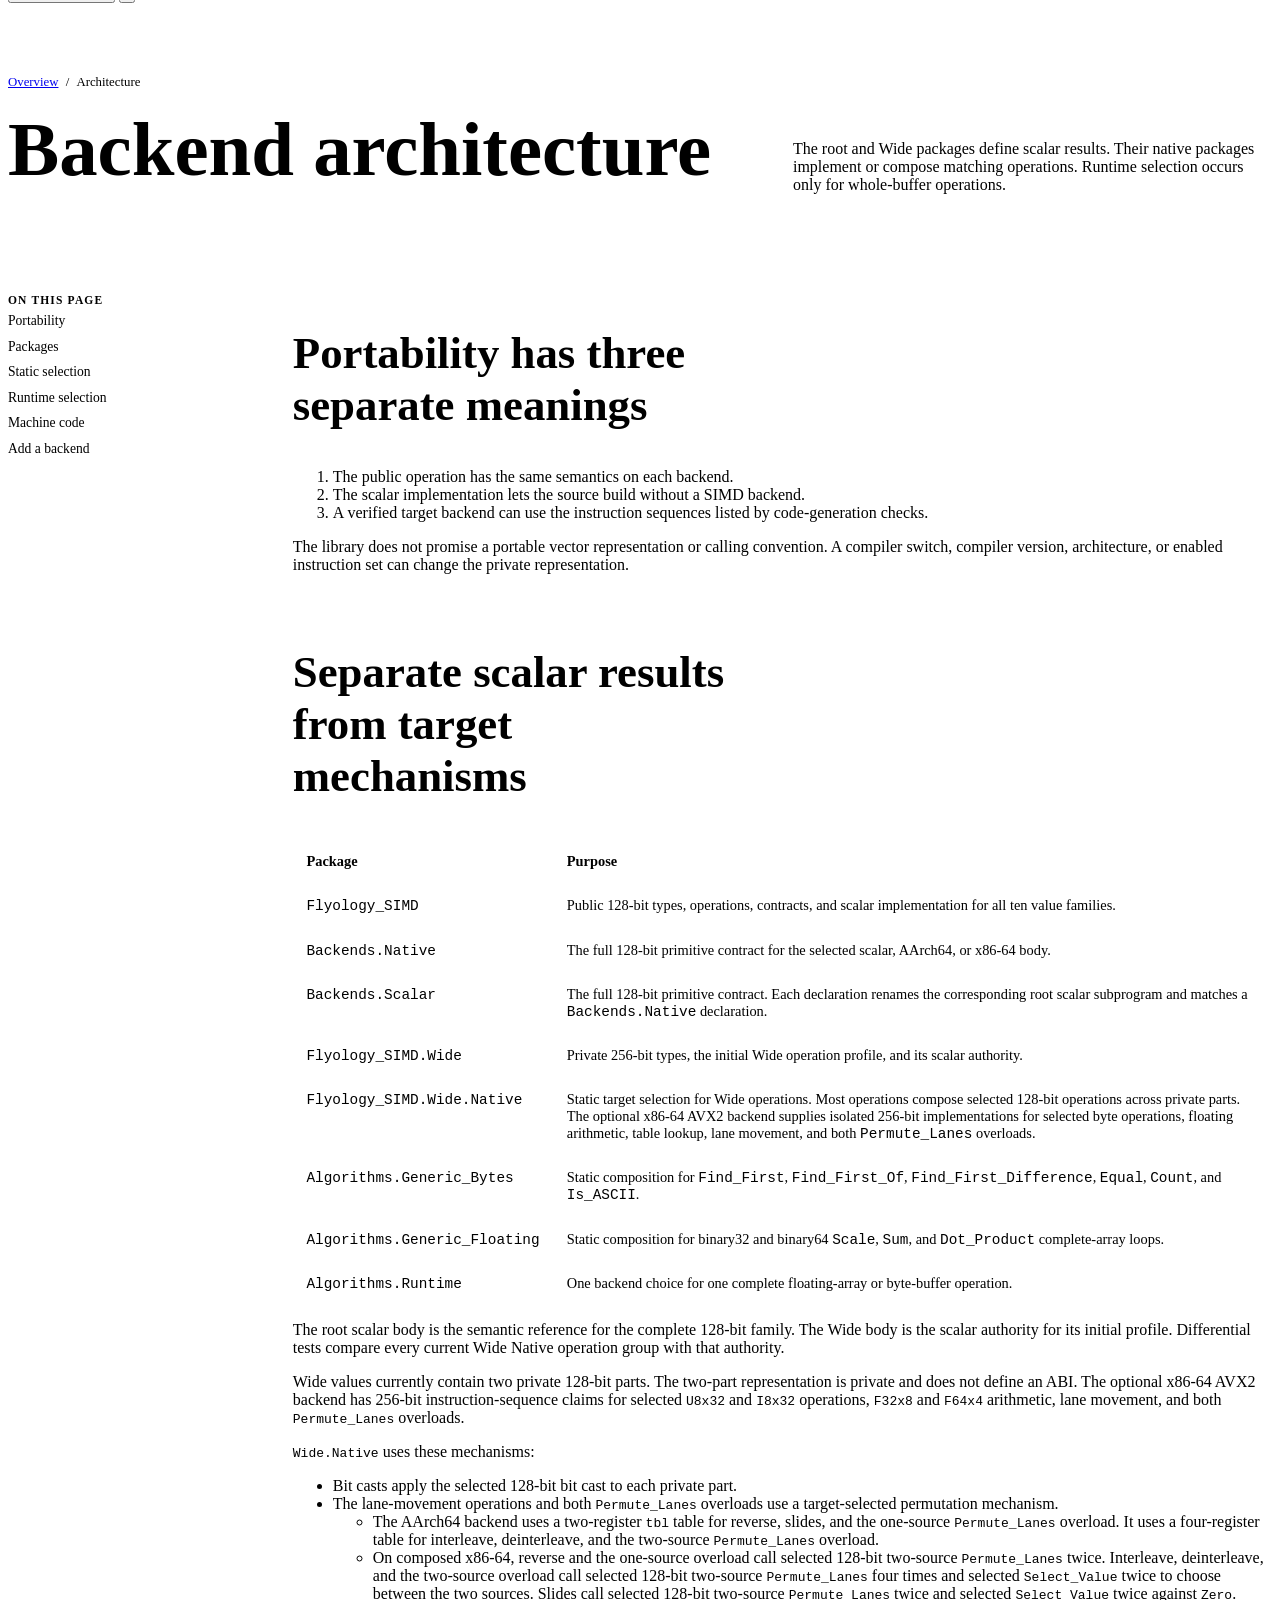
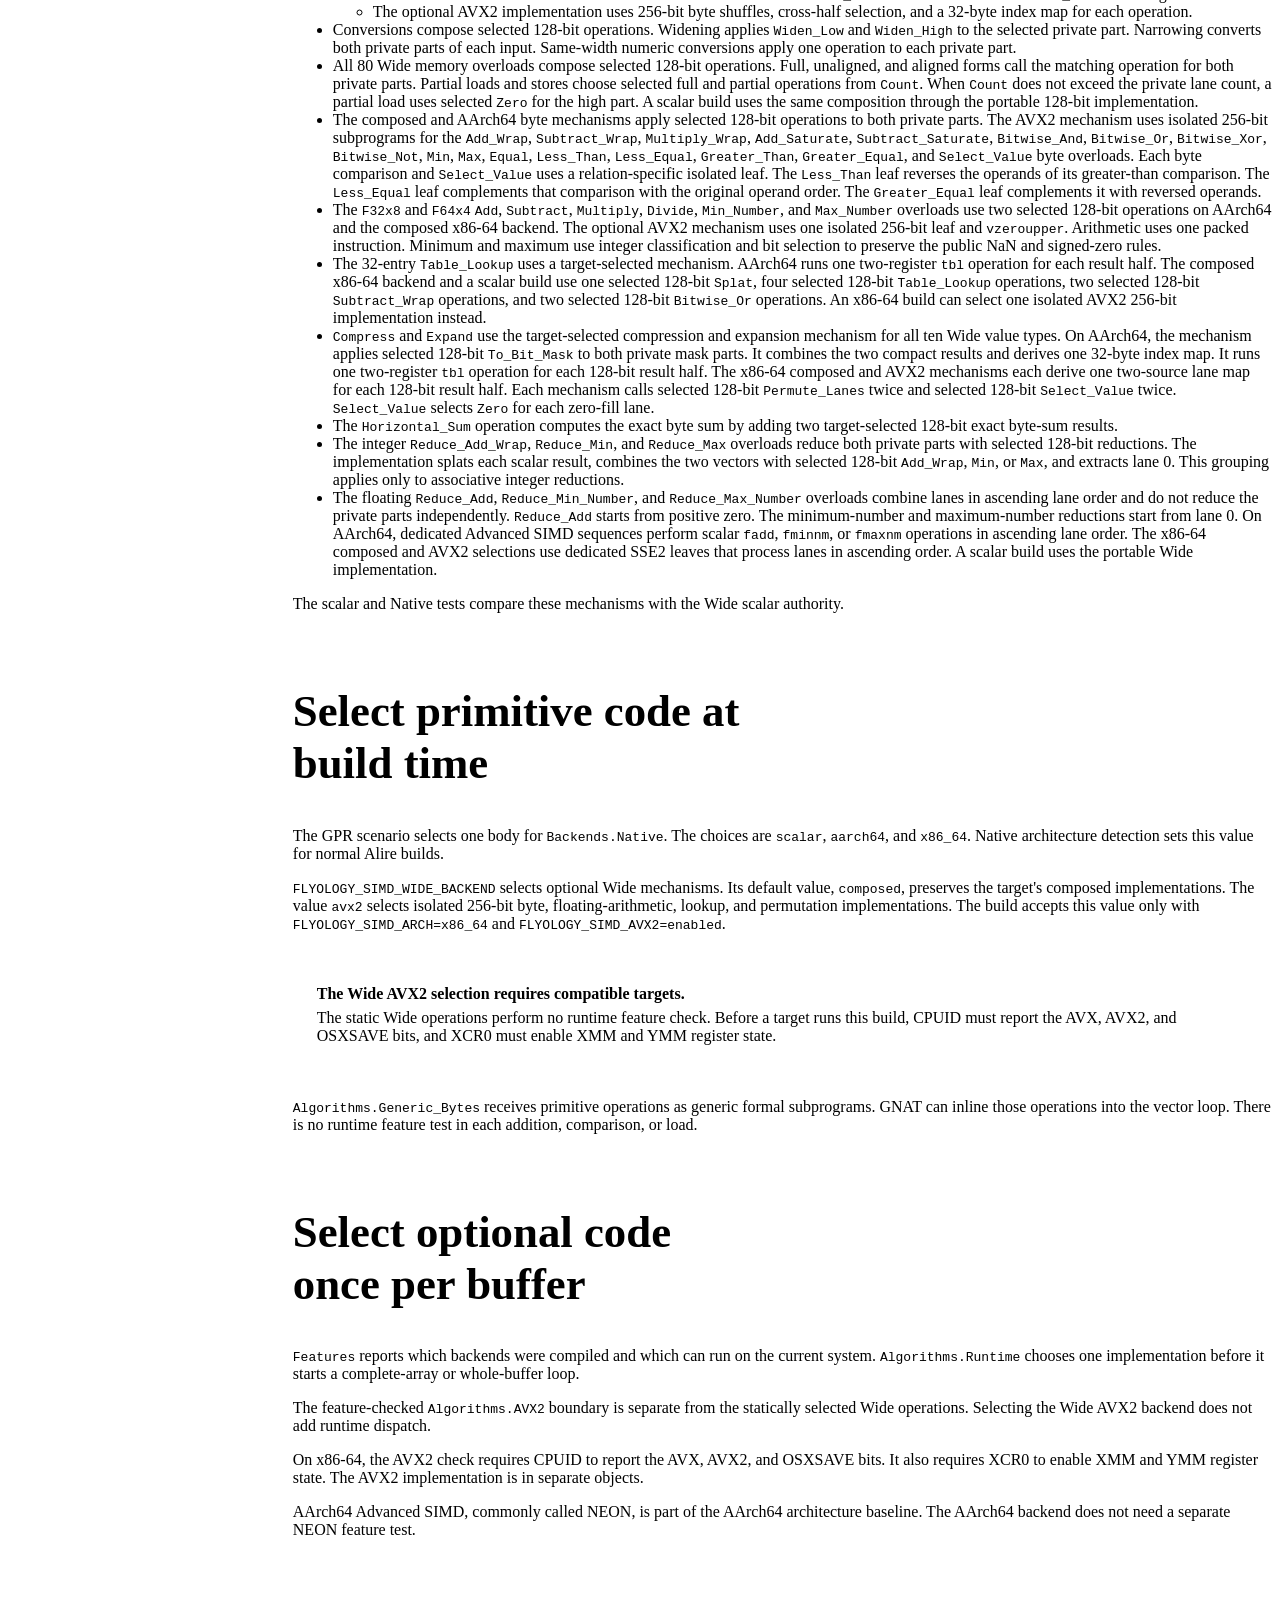
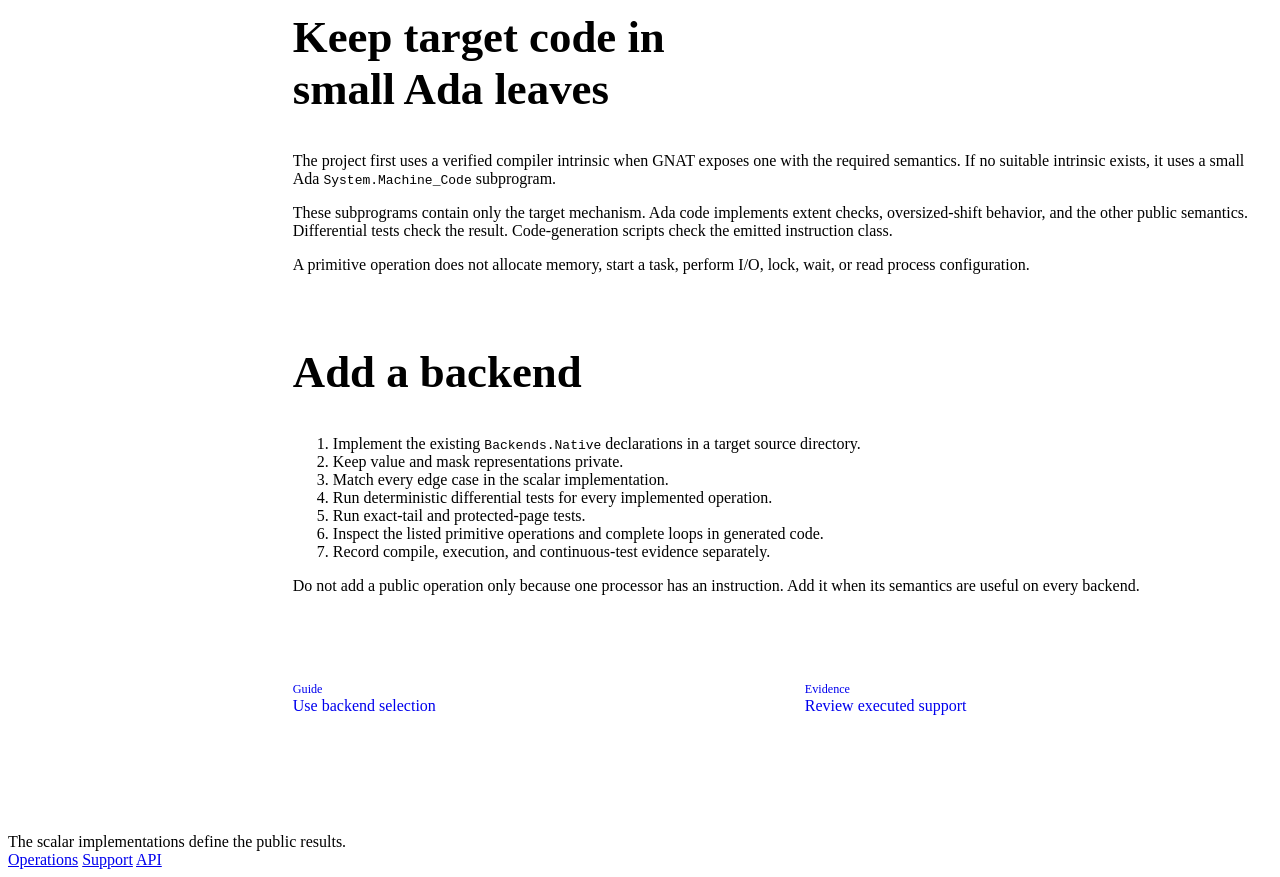
==== commit 870dec84: "Problem: Floating transforms lack complete-array runtime dispatch Callers scaling binary32 or binary" ====
--- a/website/architecture/index.html
+++ b/website/architecture/index.html
@@ -87,7 +87,7 @@
               <tr><td><a data-api="Flyology_SIMD.Wide"><code>Flyology_SIMD.Wide</code></a></td><td>Private 256-bit types, the initial Wide operation profile, and its scalar authority.</td></tr>
               <tr><td><a data-api="Flyology_SIMD.Wide.Native"><code>Flyology_SIMD.Wide.Native</code></a></td><td>Static target selection for Wide operations. Most operations compose selected 128-bit operations across private parts. The optional x86-64 AVX2 backend supplies isolated 256-bit implementations for selected byte operations, floating arithmetic, table lookup, lane movement, and both <a data-api="Flyology_SIMD.Wide.Native"><code>Permute_Lanes</code></a> overloads.</td></tr>
               <tr><td><a data-api="Flyology_SIMD.Algorithms.Generic_Bytes"><code>Algorithms.Generic_Bytes</code></a></td><td>Static composition for <code>Find_First</code>, <code>Find_First_Of</code>, <code>Find_First_Difference</code>, <code>Equal</code>, <code>Count</code>, and <code>Is_ASCII</code>.</td></tr>
-              <tr><td><a data-api="Flyology_SIMD.Algorithms.Generic_Floating"><code>Algorithms.Generic_Floating</code></a></td><td>Static composition for binary32 and binary64 <code>Sum</code> and <code>Dot_Product</code> complete-array loops.</td></tr>
+              <tr><td><a data-api="Flyology_SIMD.Algorithms.Generic_Floating"><code>Algorithms.Generic_Floating</code></a></td><td>Static composition for binary32 and binary64 <code>Scale</code>, <code>Sum</code>, and <code>Dot_Product</code> complete-array loops.</td></tr>
               <tr><td><a data-api="Flyology_SIMD.Algorithms.Runtime"><code>Algorithms.Runtime</code></a></td><td>One backend choice for one complete floating-array or byte-buffer operation.</td></tr>
             </tbody>
           </table>
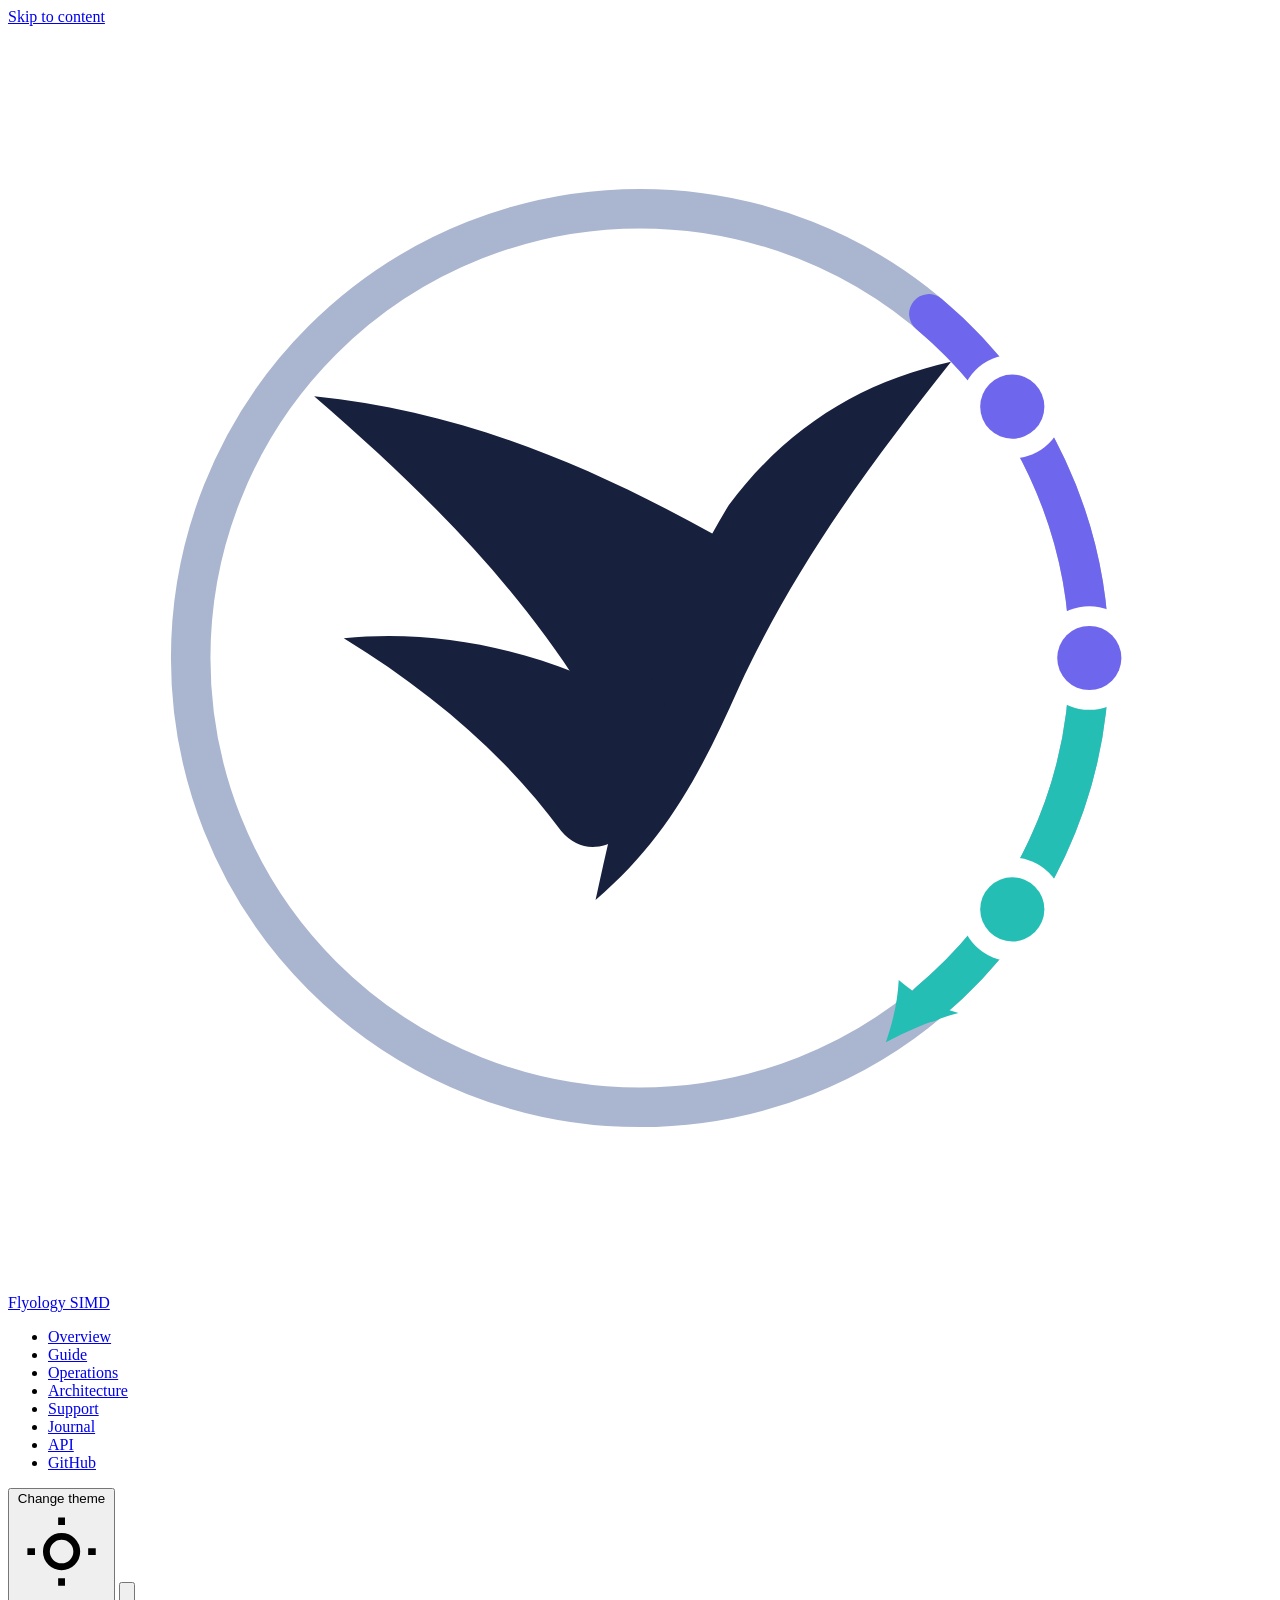
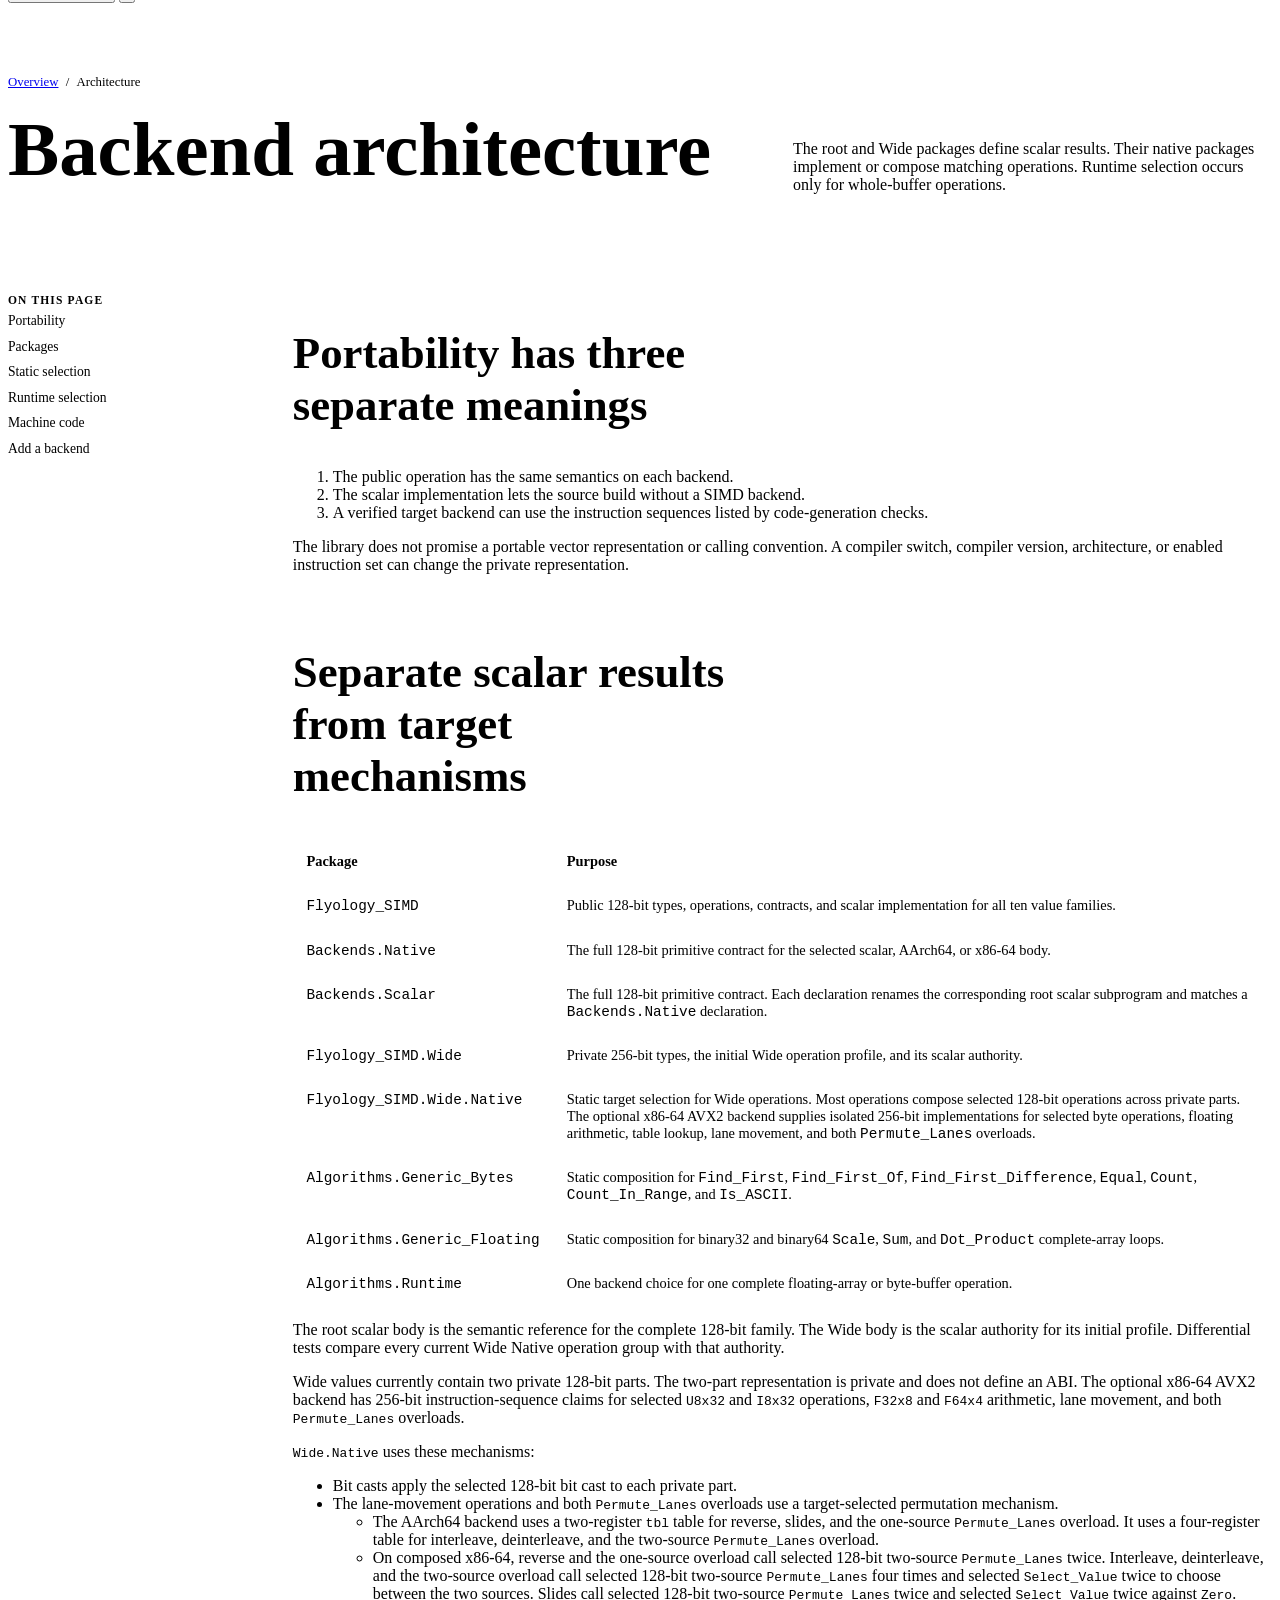
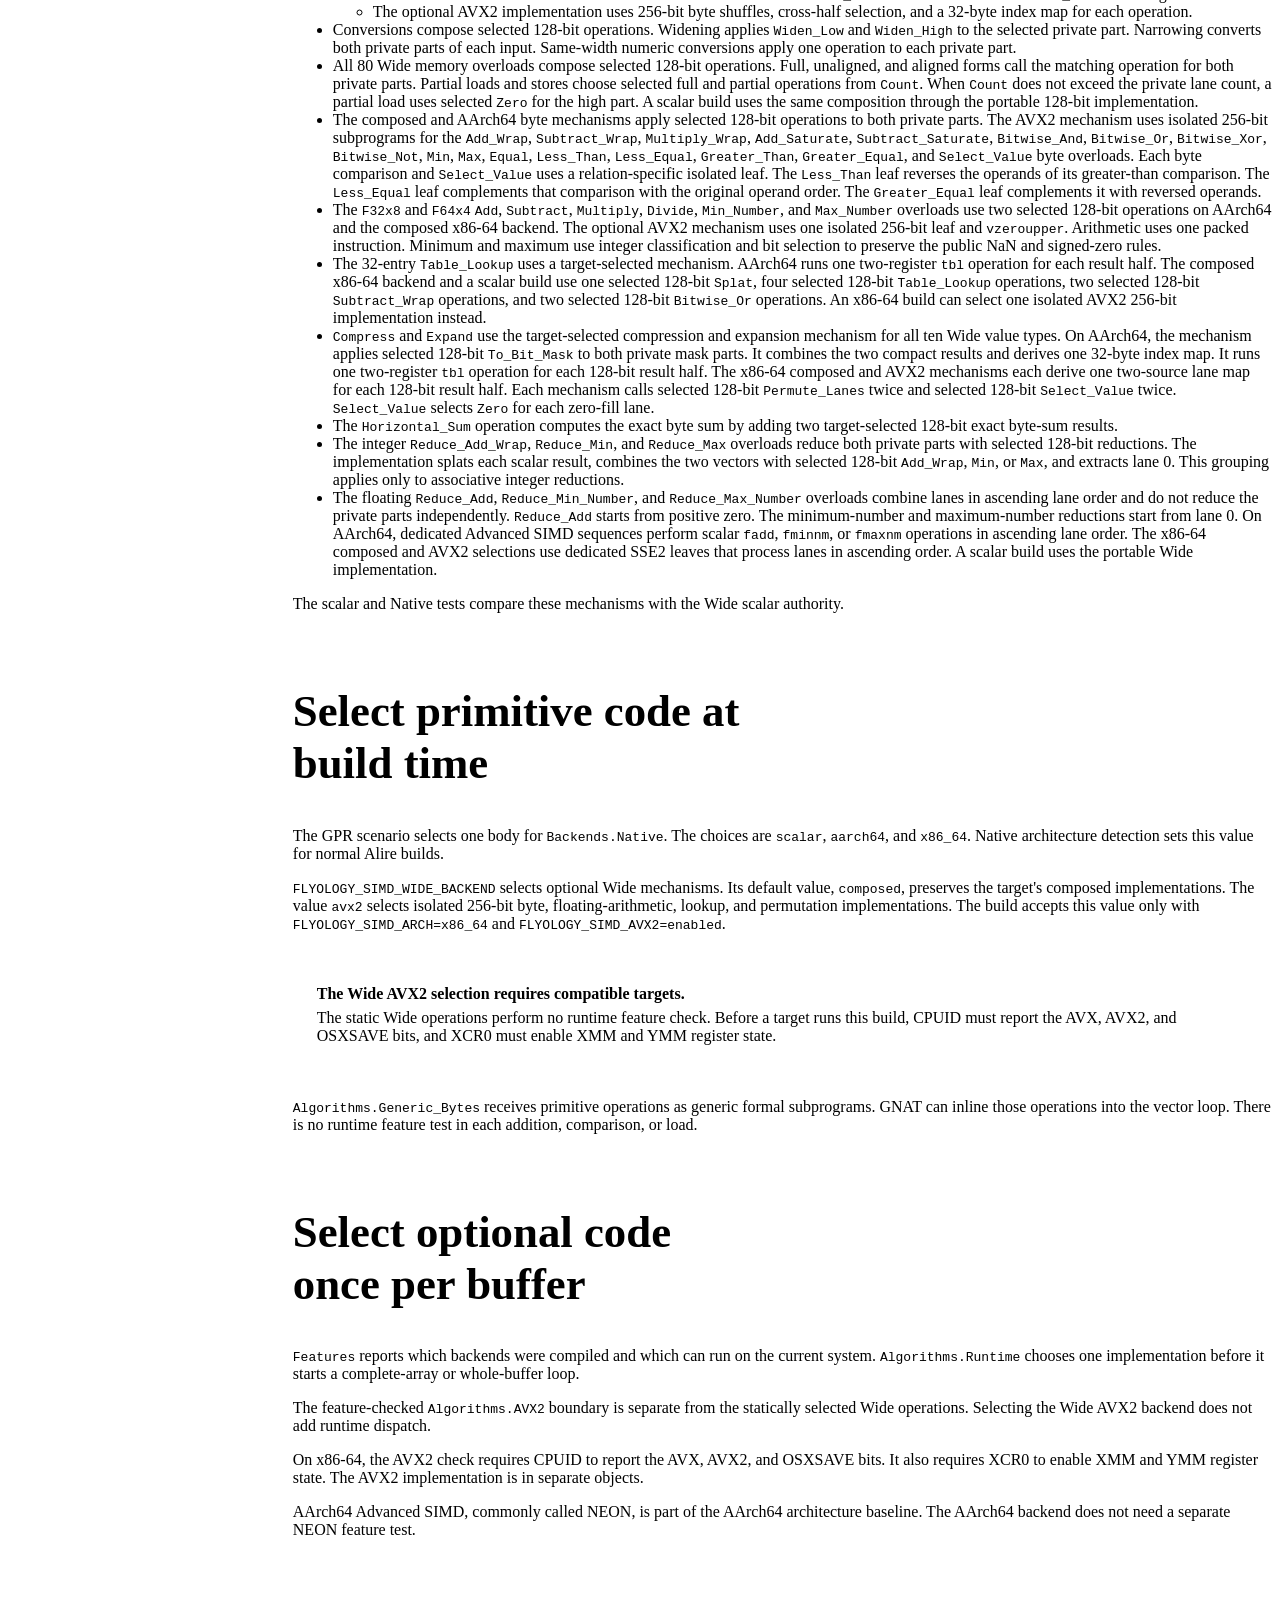
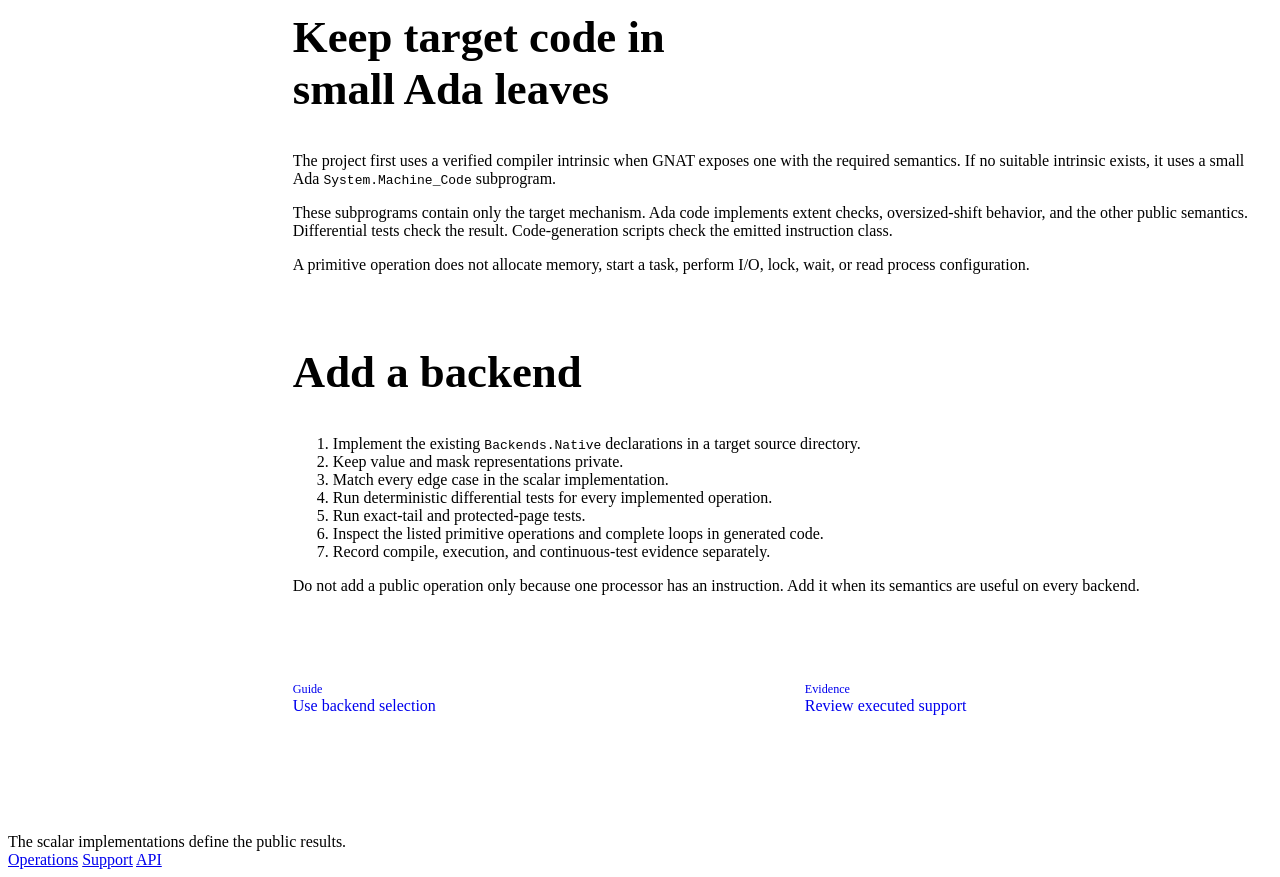
==== commit 07dd807e: "Problem: Byte range counts lack whole-buffer runtime dispatch Callers classifying bytes by an inclus" ====
--- a/website/architecture/index.html
+++ b/website/architecture/index.html
@@ -86,7 +86,7 @@
               <tr><td><a data-api="Flyology_SIMD.Backends.Scalar"><code>Backends.Scalar</code></a></td><td>The full 128-bit primitive contract. Each declaration renames the corresponding root scalar subprogram and matches a <code>Backends.Native</code> declaration.</td></tr>
               <tr><td><a data-api="Flyology_SIMD.Wide"><code>Flyology_SIMD.Wide</code></a></td><td>Private 256-bit types, the initial Wide operation profile, and its scalar authority.</td></tr>
               <tr><td><a data-api="Flyology_SIMD.Wide.Native"><code>Flyology_SIMD.Wide.Native</code></a></td><td>Static target selection for Wide operations. Most operations compose selected 128-bit operations across private parts. The optional x86-64 AVX2 backend supplies isolated 256-bit implementations for selected byte operations, floating arithmetic, table lookup, lane movement, and both <a data-api="Flyology_SIMD.Wide.Native"><code>Permute_Lanes</code></a> overloads.</td></tr>
-              <tr><td><a data-api="Flyology_SIMD.Algorithms.Generic_Bytes"><code>Algorithms.Generic_Bytes</code></a></td><td>Static composition for <code>Find_First</code>, <code>Find_First_Of</code>, <code>Find_First_Difference</code>, <code>Equal</code>, <code>Count</code>, and <code>Is_ASCII</code>.</td></tr>
+              <tr><td><a data-api="Flyology_SIMD.Algorithms.Generic_Bytes"><code>Algorithms.Generic_Bytes</code></a></td><td>Static composition for <code>Find_First</code>, <code>Find_First_Of</code>, <code>Find_First_Difference</code>, <code>Equal</code>, <code>Count</code>, <code>Count_In_Range</code>, and <code>Is_ASCII</code>.</td></tr>
               <tr><td><a data-api="Flyology_SIMD.Algorithms.Generic_Floating"><code>Algorithms.Generic_Floating</code></a></td><td>Static composition for binary32 and binary64 <code>Scale</code>, <code>Sum</code>, and <code>Dot_Product</code> complete-array loops.</td></tr>
               <tr><td><a data-api="Flyology_SIMD.Algorithms.Runtime"><code>Algorithms.Runtime</code></a></td><td>One backend choice for one complete floating-array or byte-buffer operation.</td></tr>
             </tbody>
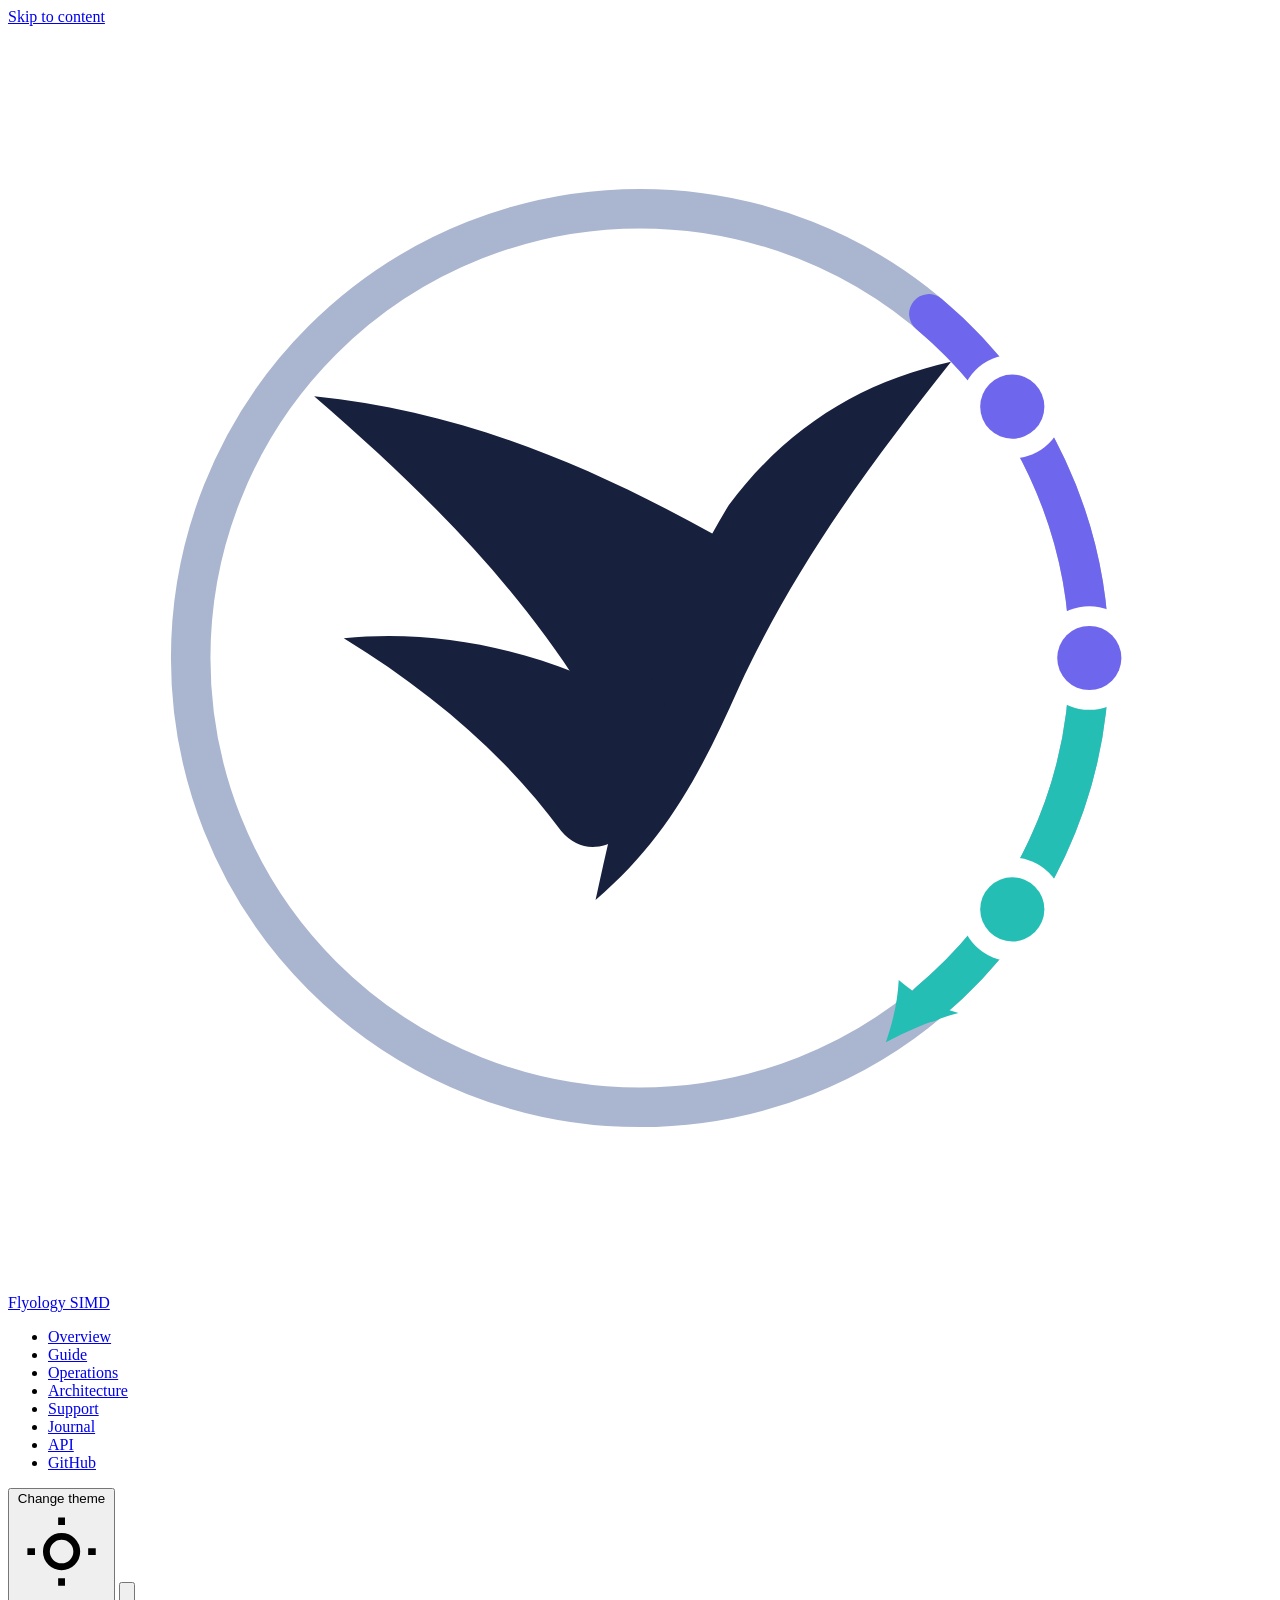
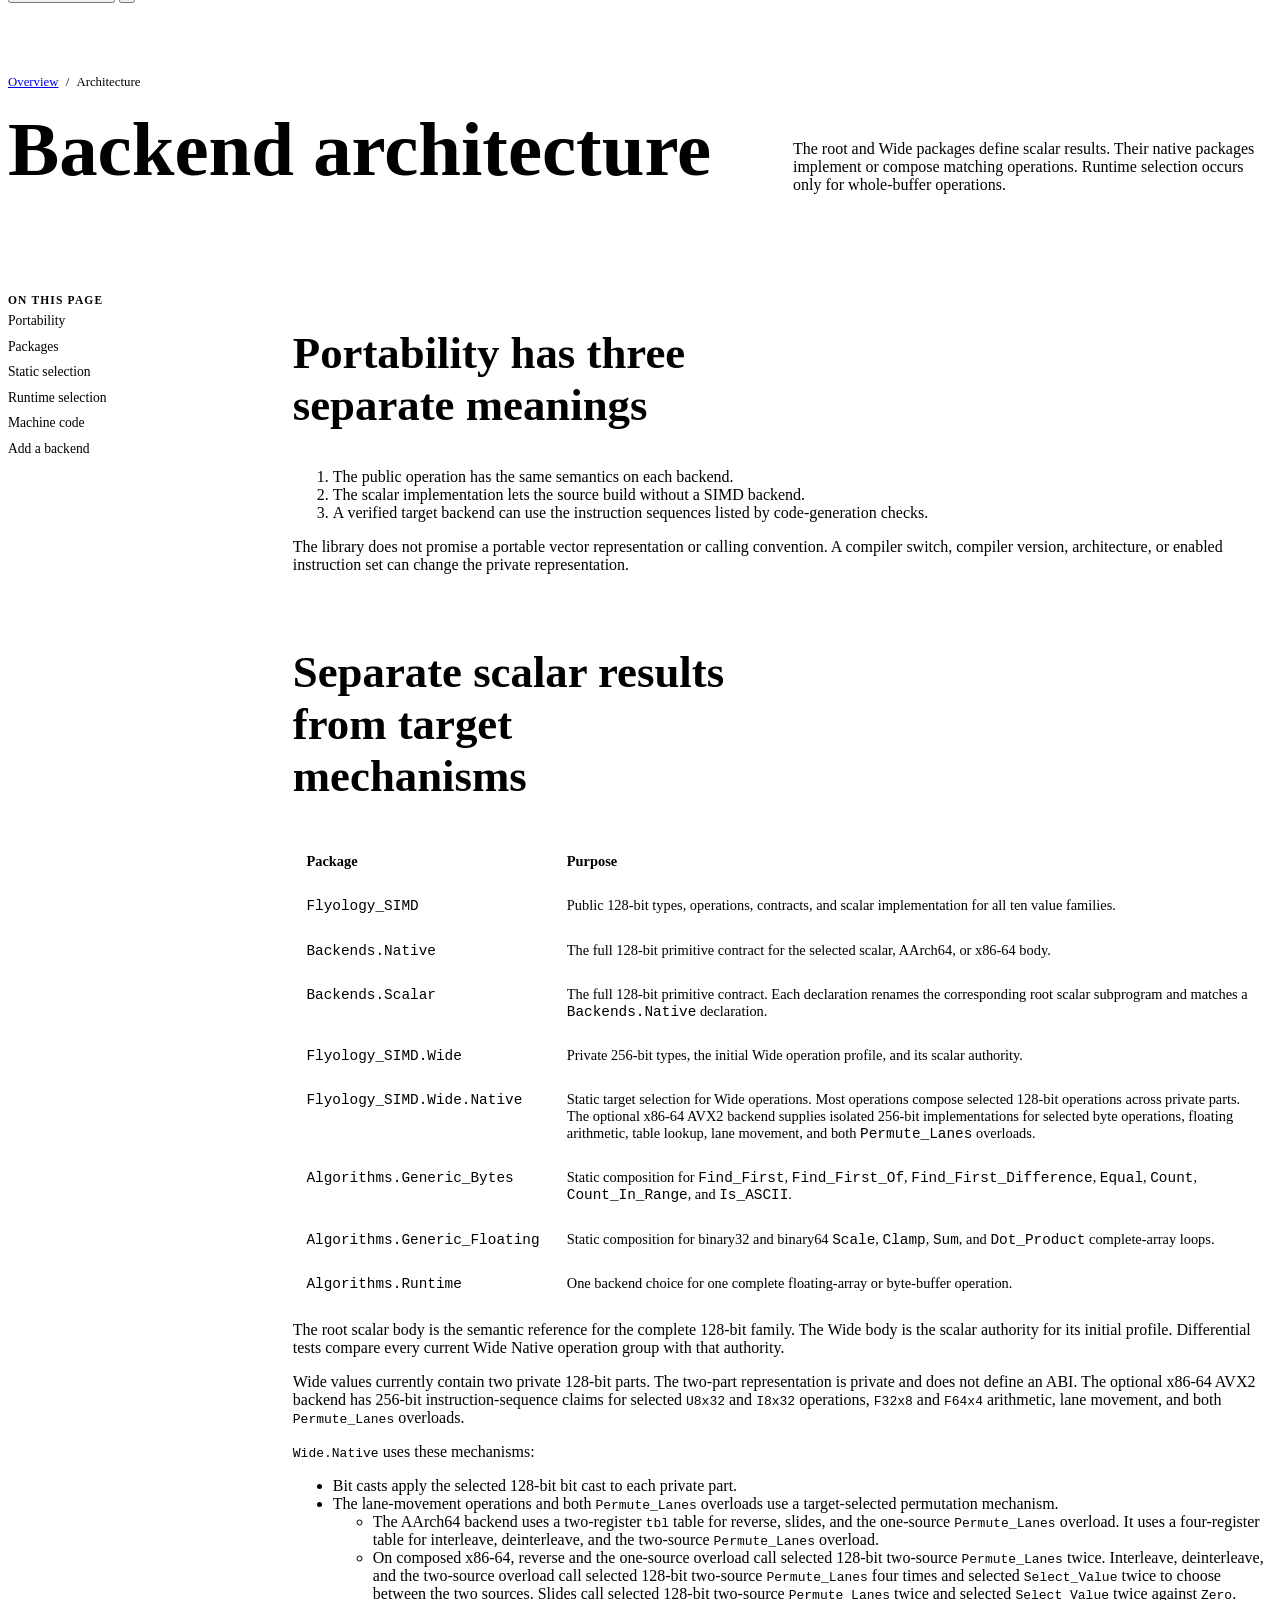
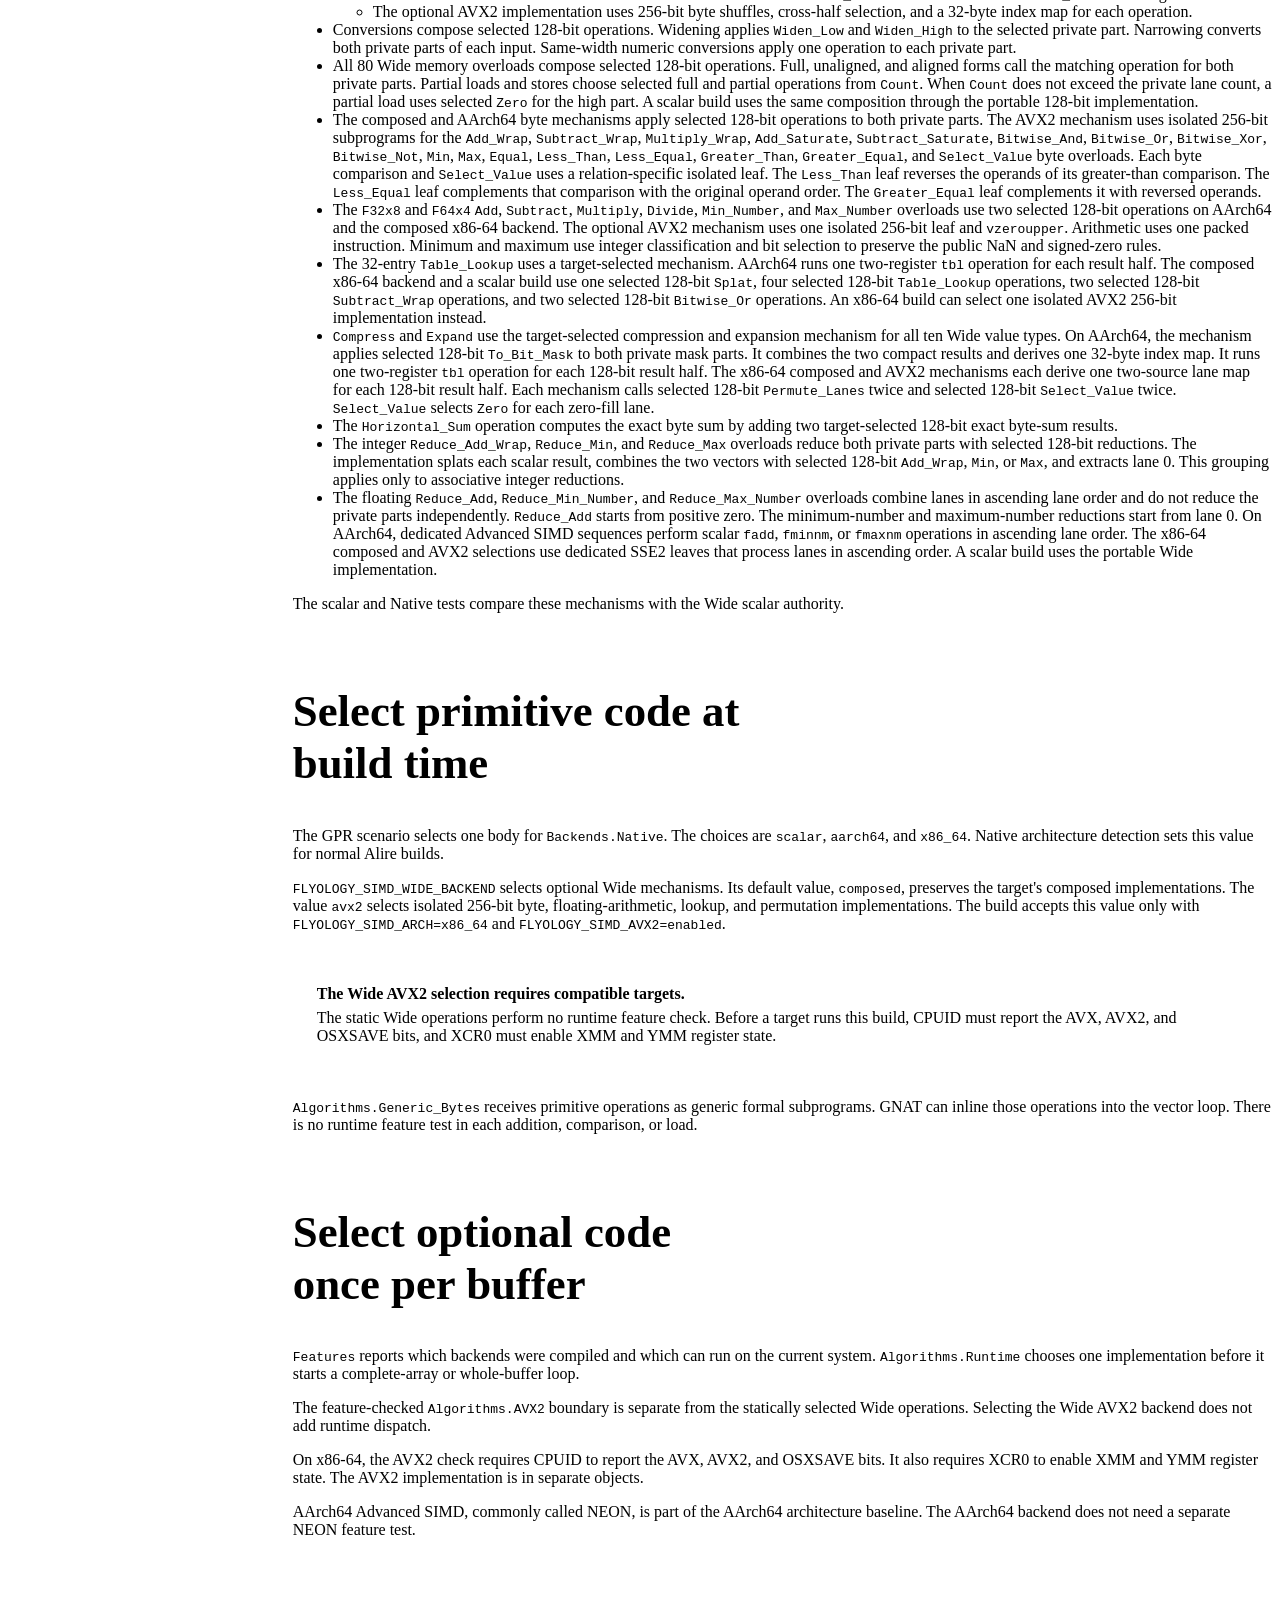
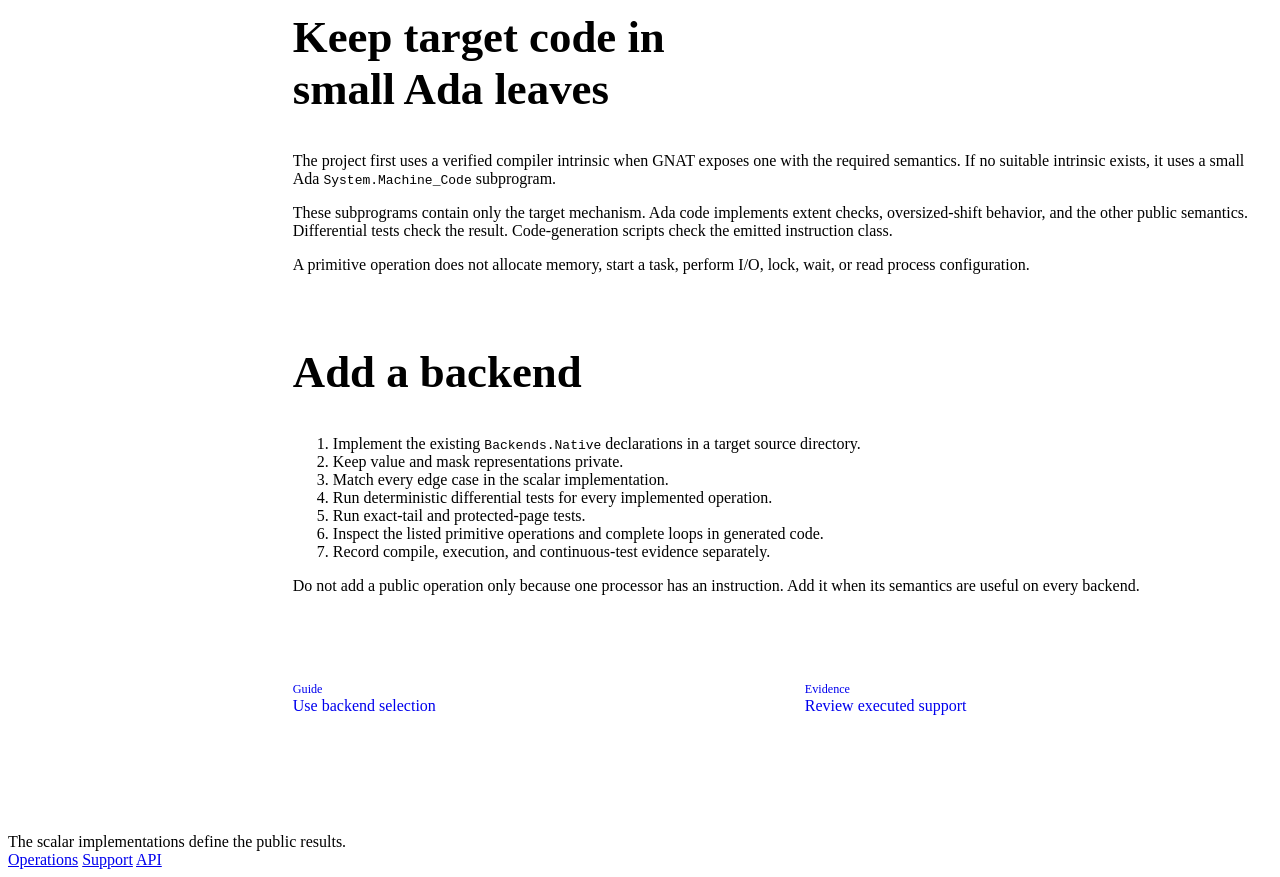
==== commit d5f3f37b: "Problem: Complete-array clamps lack runtime backend selection Callers must currently build clamp loo" ====
--- a/website/architecture/index.html
+++ b/website/architecture/index.html
@@ -87,7 +87,7 @@
               <tr><td><a data-api="Flyology_SIMD.Wide"><code>Flyology_SIMD.Wide</code></a></td><td>Private 256-bit types, the initial Wide operation profile, and its scalar authority.</td></tr>
               <tr><td><a data-api="Flyology_SIMD.Wide.Native"><code>Flyology_SIMD.Wide.Native</code></a></td><td>Static target selection for Wide operations. Most operations compose selected 128-bit operations across private parts. The optional x86-64 AVX2 backend supplies isolated 256-bit implementations for selected byte operations, floating arithmetic, table lookup, lane movement, and both <a data-api="Flyology_SIMD.Wide.Native"><code>Permute_Lanes</code></a> overloads.</td></tr>
               <tr><td><a data-api="Flyology_SIMD.Algorithms.Generic_Bytes"><code>Algorithms.Generic_Bytes</code></a></td><td>Static composition for <code>Find_First</code>, <code>Find_First_Of</code>, <code>Find_First_Difference</code>, <code>Equal</code>, <code>Count</code>, <code>Count_In_Range</code>, and <code>Is_ASCII</code>.</td></tr>
-              <tr><td><a data-api="Flyology_SIMD.Algorithms.Generic_Floating"><code>Algorithms.Generic_Floating</code></a></td><td>Static composition for binary32 and binary64 <code>Scale</code>, <code>Sum</code>, and <code>Dot_Product</code> complete-array loops.</td></tr>
+              <tr><td><a data-api="Flyology_SIMD.Algorithms.Generic_Floating"><code>Algorithms.Generic_Floating</code></a></td><td>Static composition for binary32 and binary64 <code>Scale</code>, <code>Clamp</code>, <code>Sum</code>, and <code>Dot_Product</code> complete-array loops.</td></tr>
               <tr><td><a data-api="Flyology_SIMD.Algorithms.Runtime"><code>Algorithms.Runtime</code></a></td><td>One backend choice for one complete floating-array or byte-buffer operation.</td></tr>
             </tbody>
           </table>
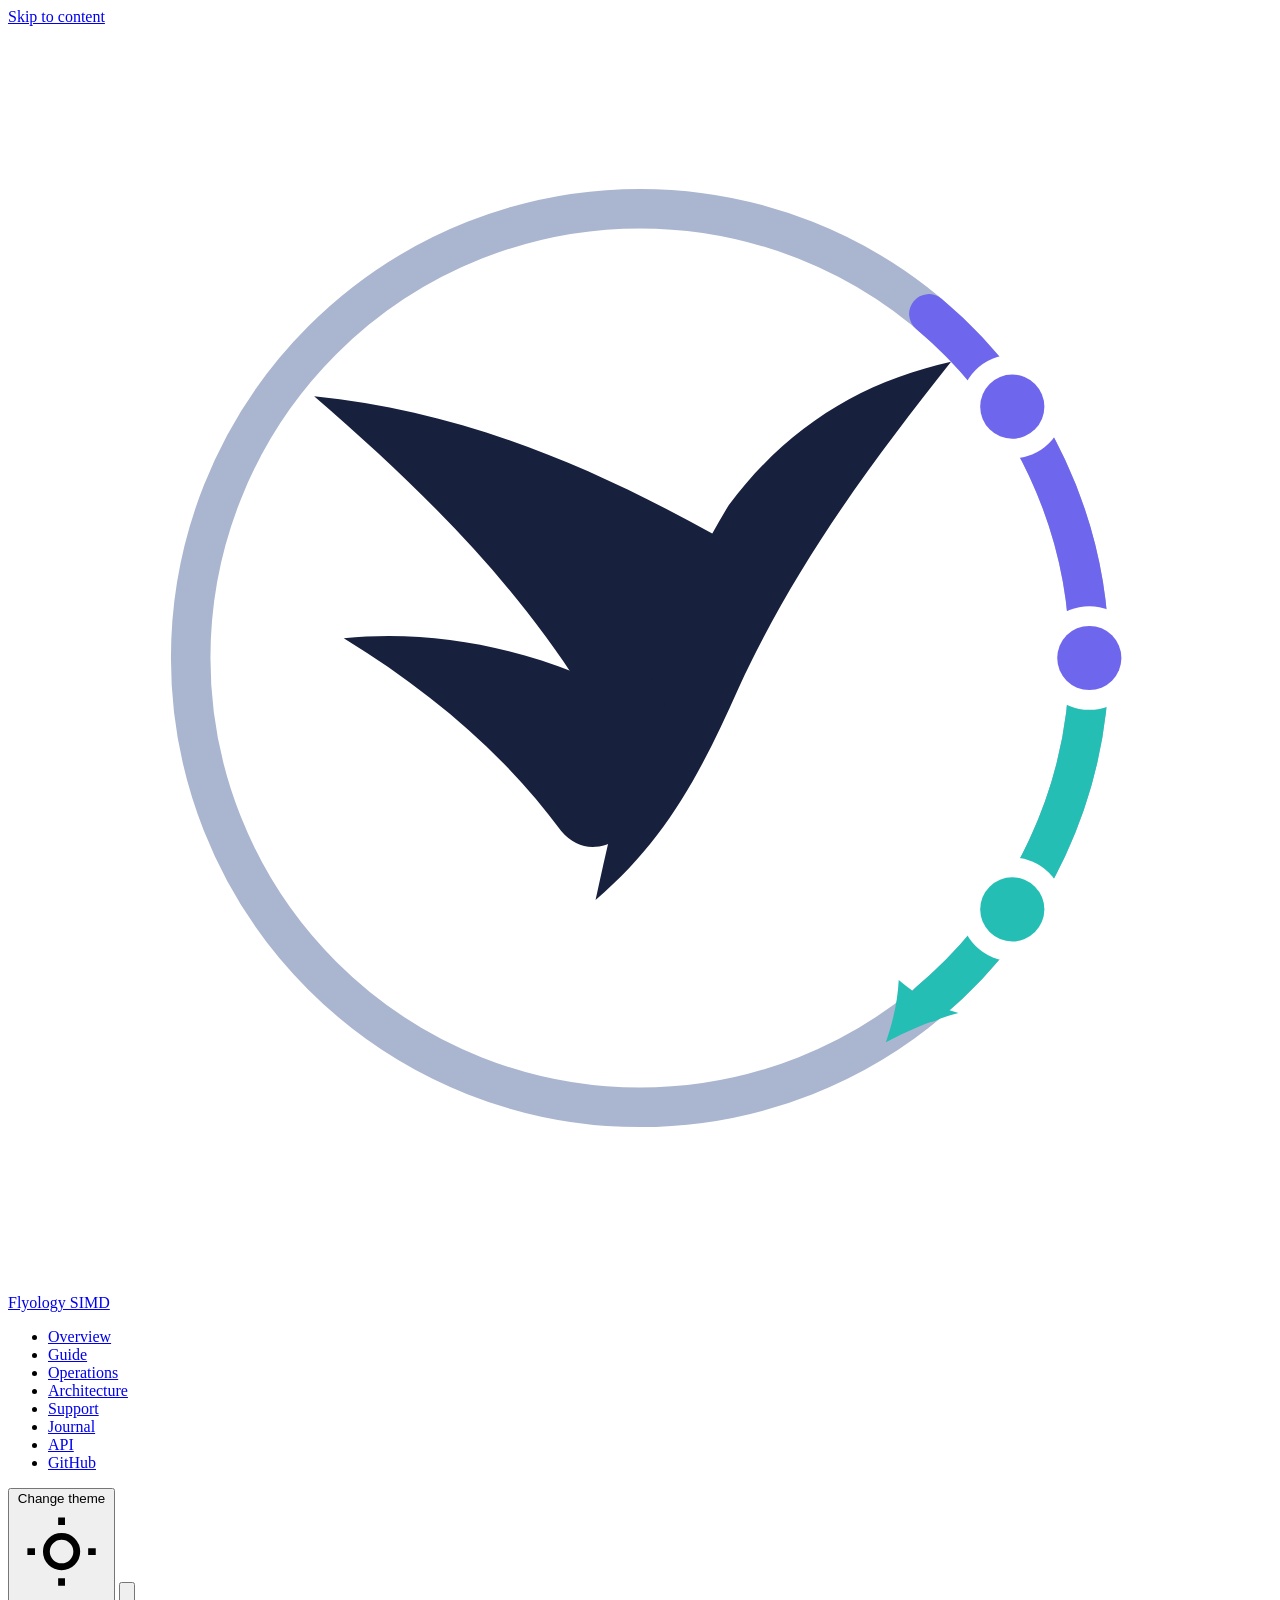
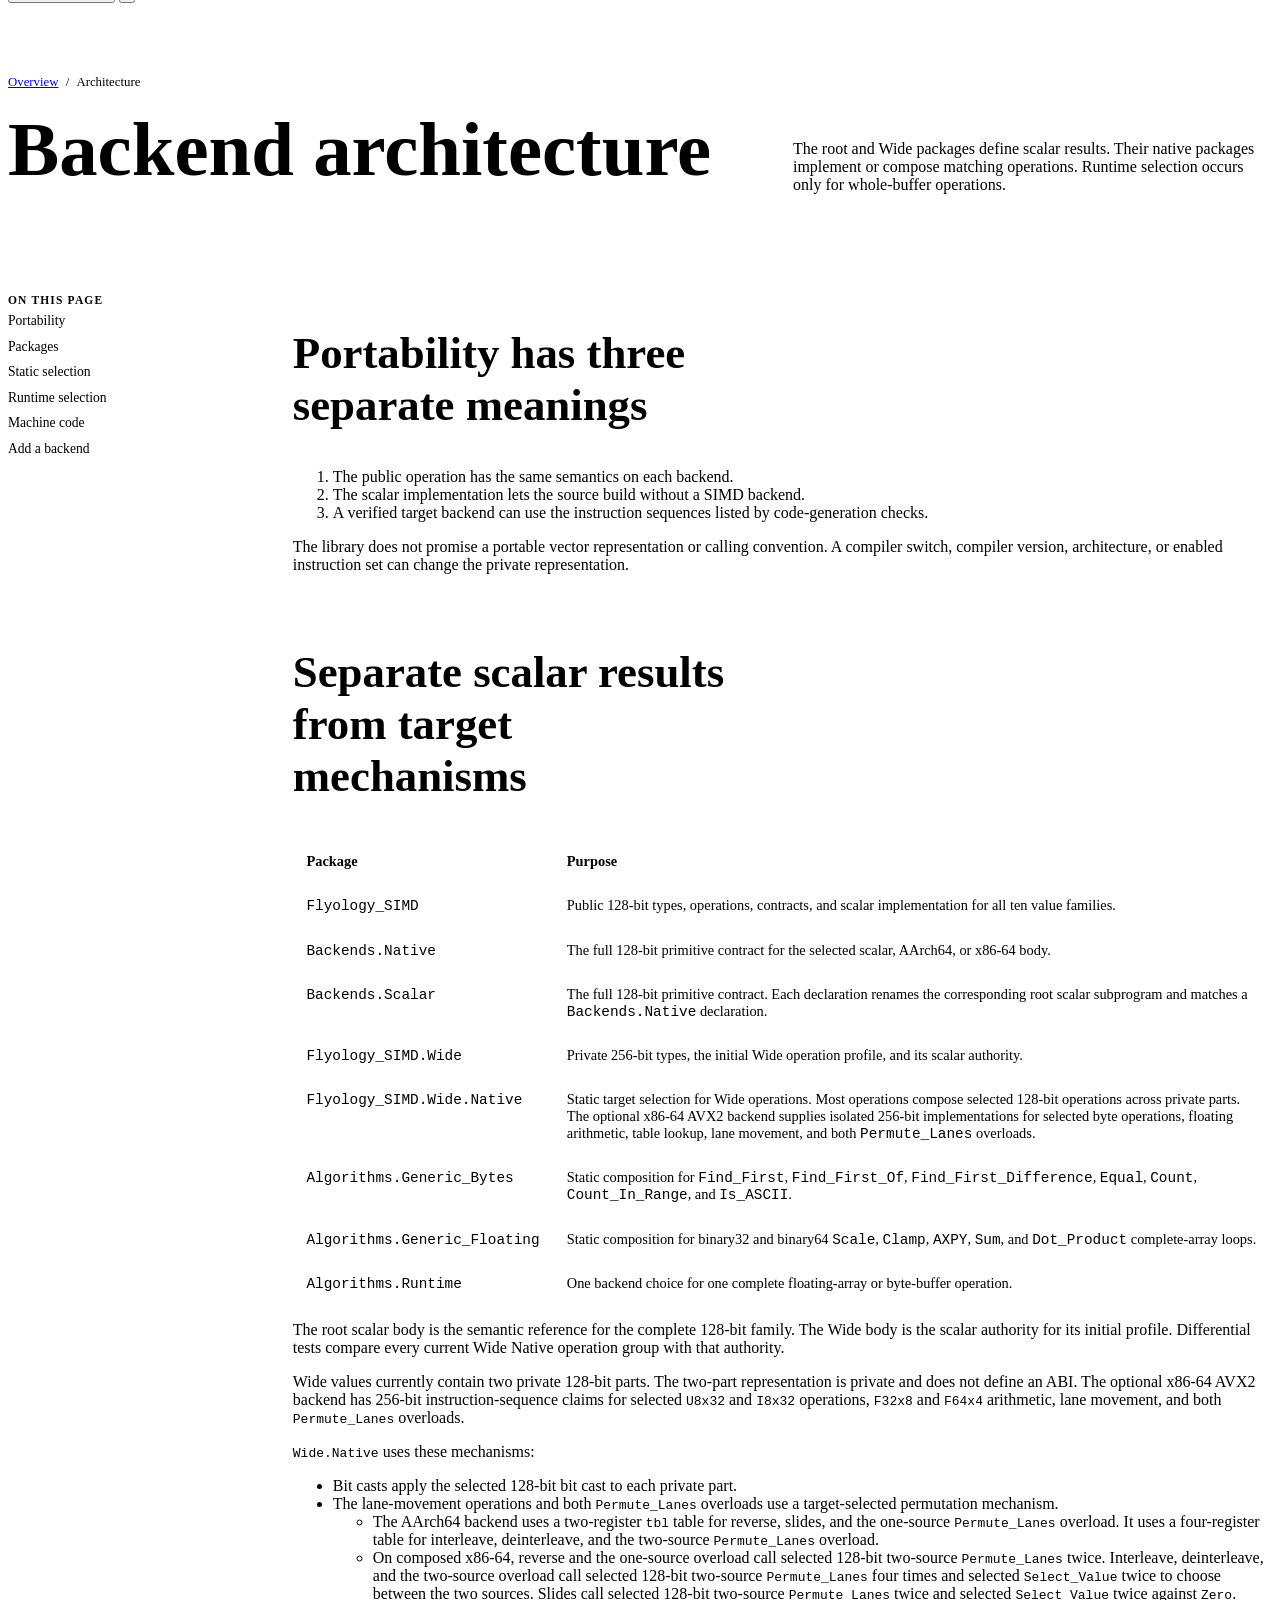
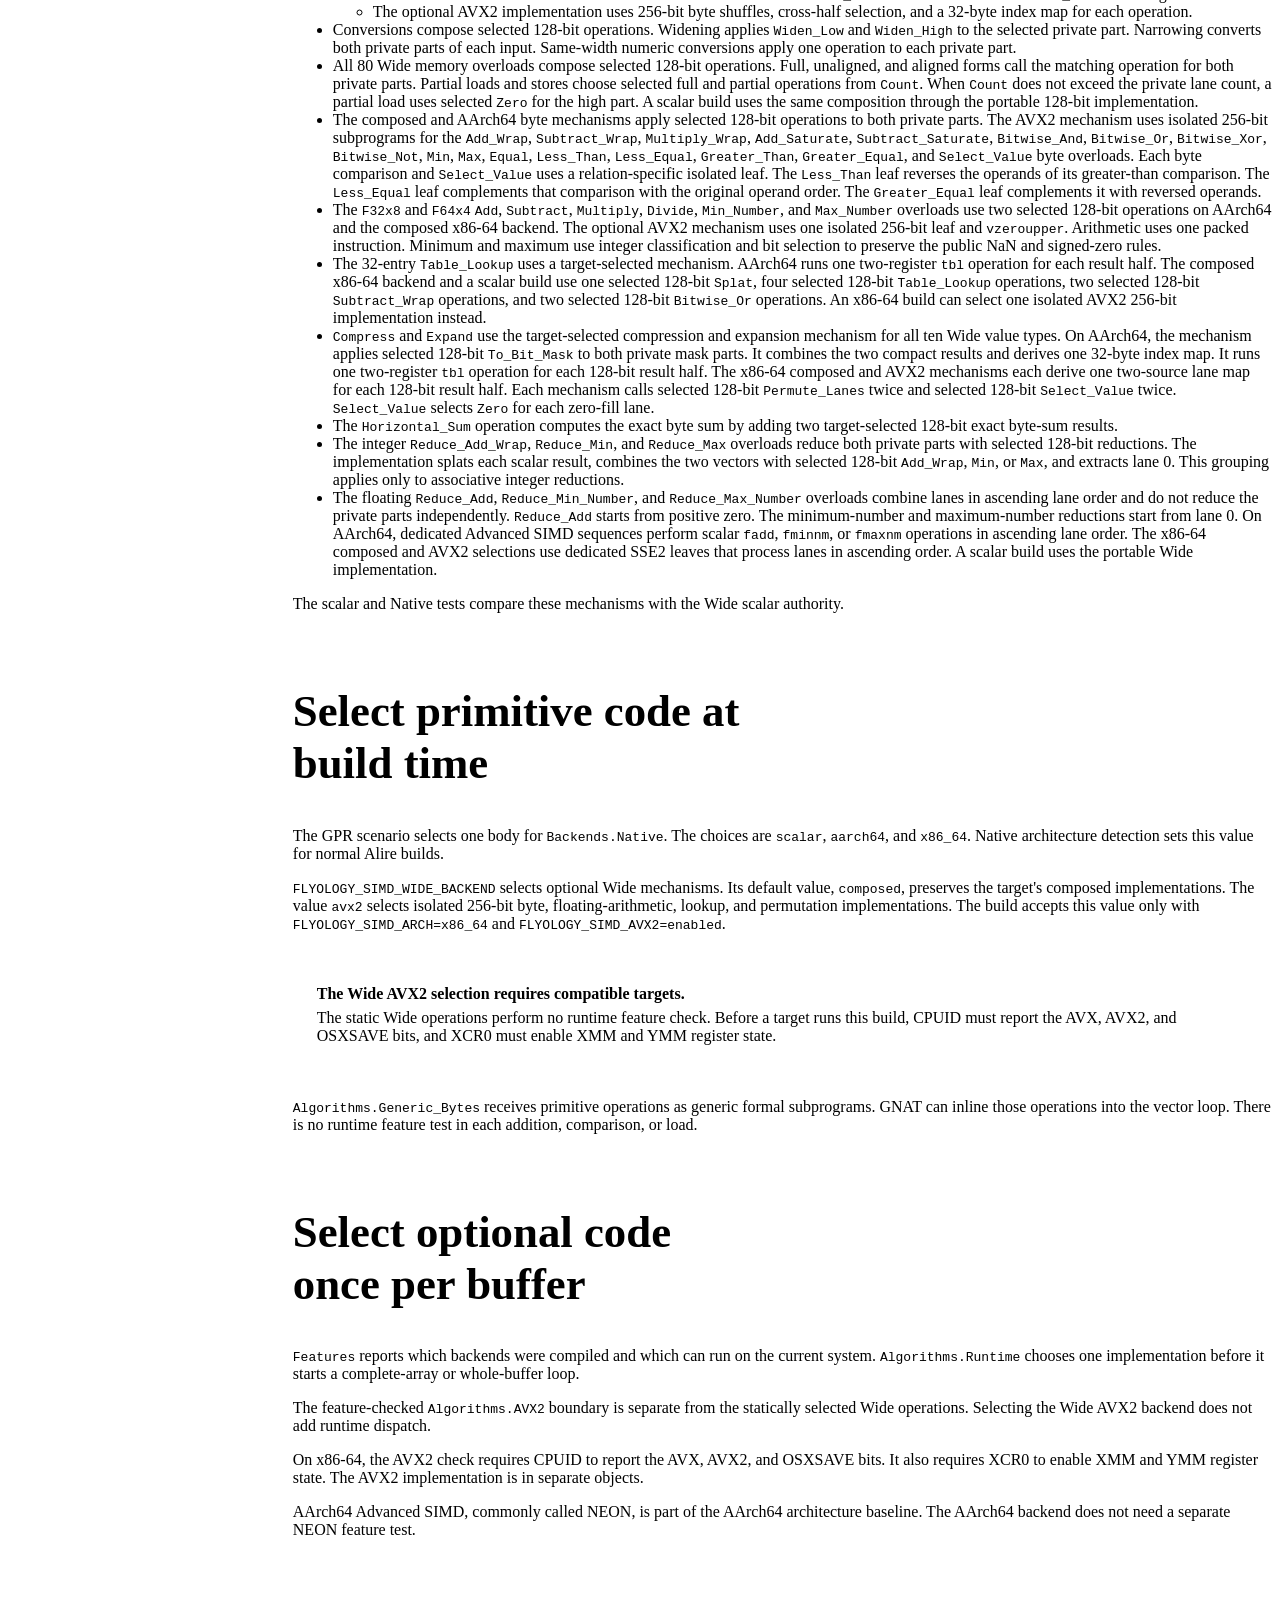
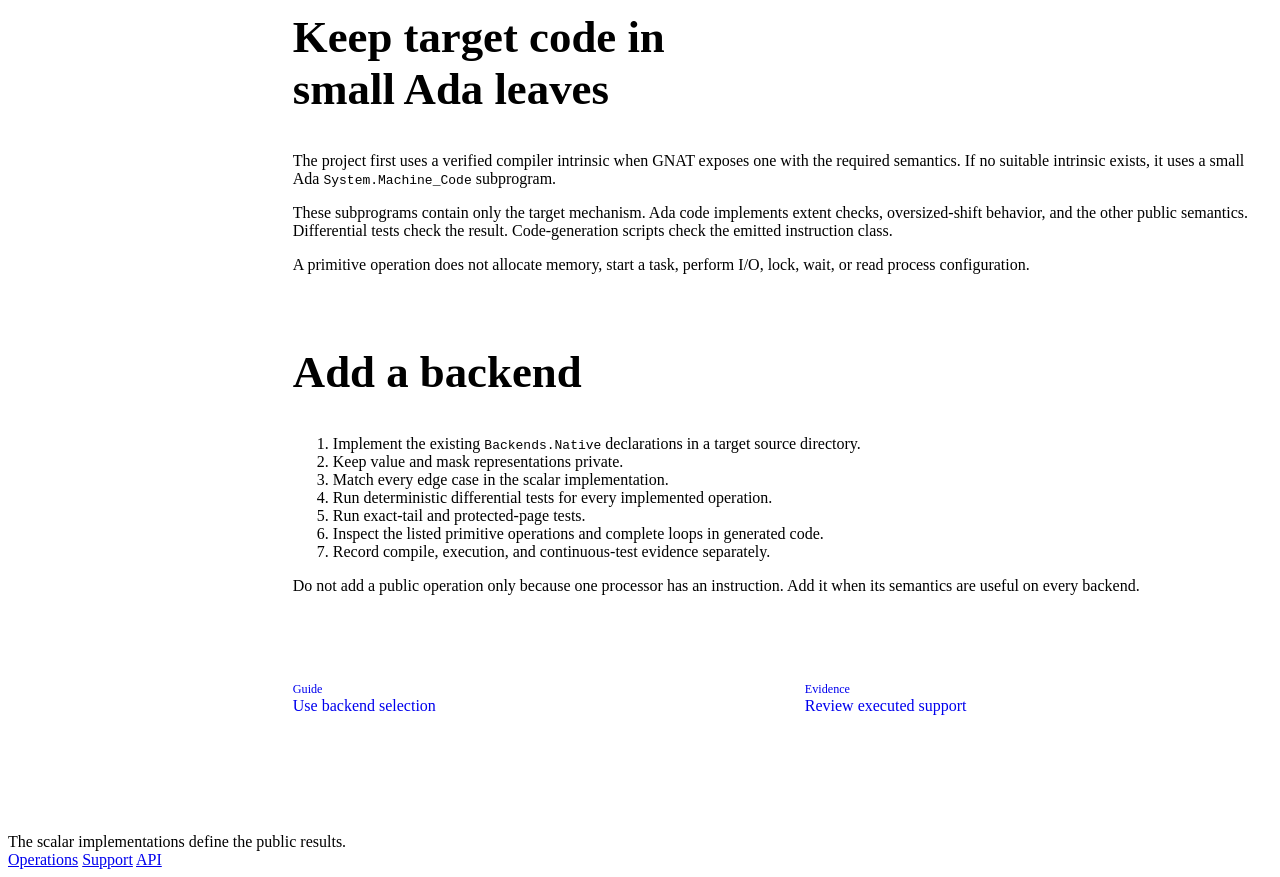
==== commit 8259f816: "Problem: AXPY loops cannot select a backend at runtime Callers implementing Y := A * X + Y must curr" ====
--- a/website/architecture/index.html
+++ b/website/architecture/index.html
@@ -87,7 +87,7 @@
               <tr><td><a data-api="Flyology_SIMD.Wide"><code>Flyology_SIMD.Wide</code></a></td><td>Private 256-bit types, the initial Wide operation profile, and its scalar authority.</td></tr>
               <tr><td><a data-api="Flyology_SIMD.Wide.Native"><code>Flyology_SIMD.Wide.Native</code></a></td><td>Static target selection for Wide operations. Most operations compose selected 128-bit operations across private parts. The optional x86-64 AVX2 backend supplies isolated 256-bit implementations for selected byte operations, floating arithmetic, table lookup, lane movement, and both <a data-api="Flyology_SIMD.Wide.Native"><code>Permute_Lanes</code></a> overloads.</td></tr>
               <tr><td><a data-api="Flyology_SIMD.Algorithms.Generic_Bytes"><code>Algorithms.Generic_Bytes</code></a></td><td>Static composition for <code>Find_First</code>, <code>Find_First_Of</code>, <code>Find_First_Difference</code>, <code>Equal</code>, <code>Count</code>, <code>Count_In_Range</code>, and <code>Is_ASCII</code>.</td></tr>
-              <tr><td><a data-api="Flyology_SIMD.Algorithms.Generic_Floating"><code>Algorithms.Generic_Floating</code></a></td><td>Static composition for binary32 and binary64 <code>Scale</code>, <code>Clamp</code>, <code>Sum</code>, and <code>Dot_Product</code> complete-array loops.</td></tr>
+              <tr><td><a data-api="Flyology_SIMD.Algorithms.Generic_Floating"><code>Algorithms.Generic_Floating</code></a></td><td>Static composition for binary32 and binary64 <code>Scale</code>, <code>Clamp</code>, <code>AXPY</code>, <code>Sum</code>, and <code>Dot_Product</code> complete-array loops.</td></tr>
               <tr><td><a data-api="Flyology_SIMD.Algorithms.Runtime"><code>Algorithms.Runtime</code></a></td><td>One backend choice for one complete floating-array or byte-buffer operation.</td></tr>
             </tbody>
           </table>
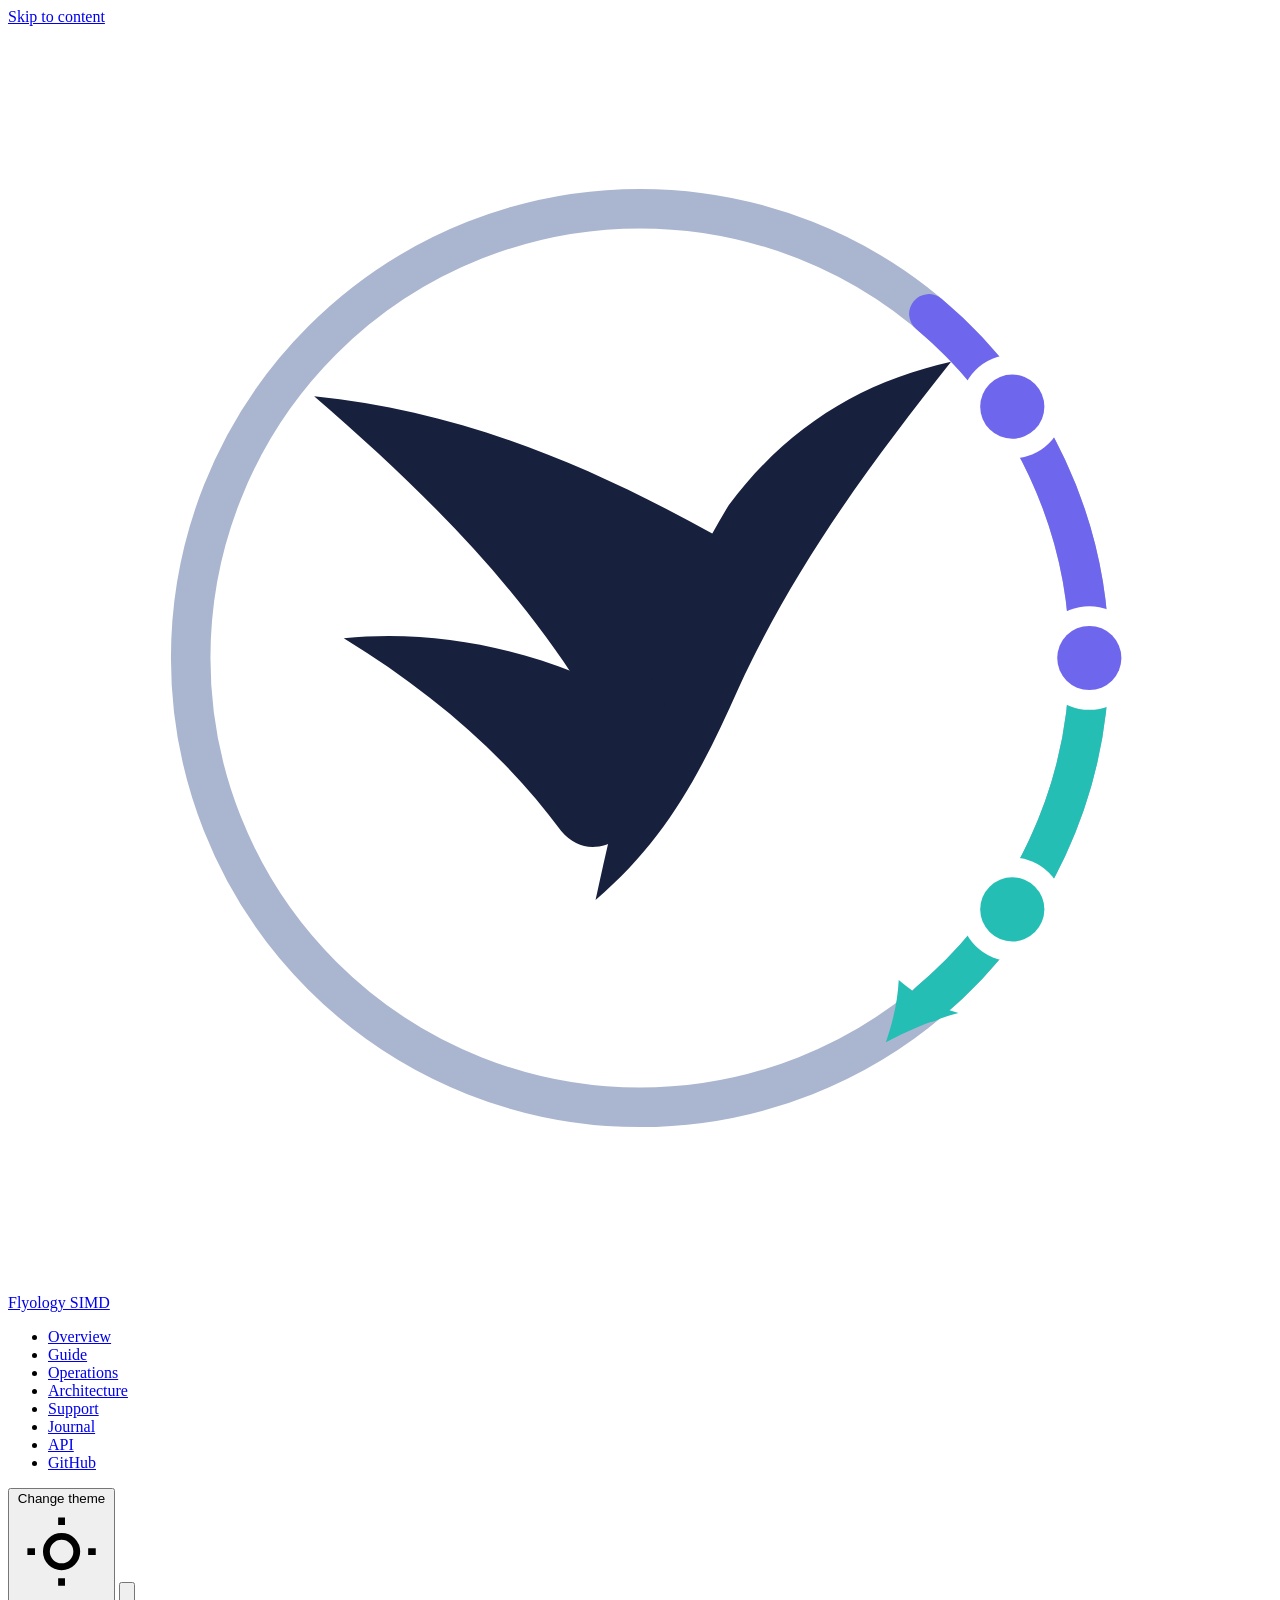
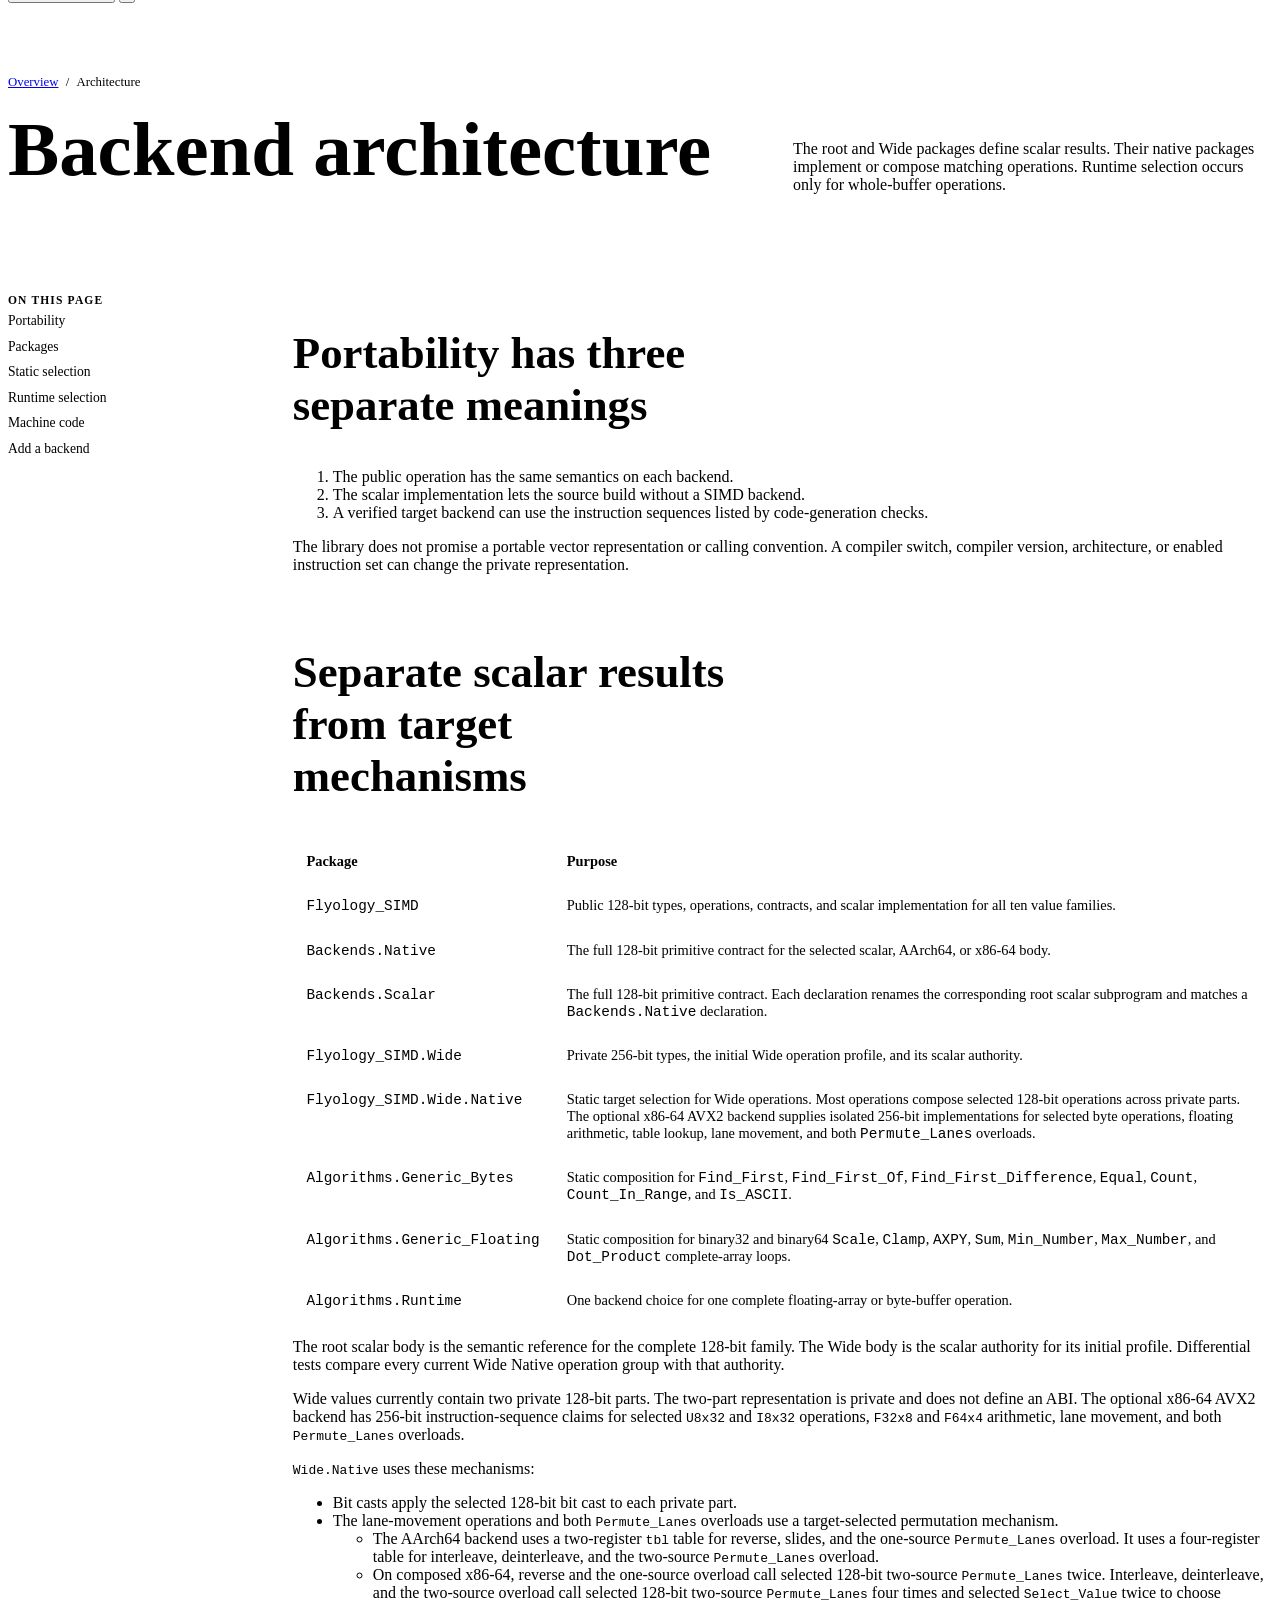
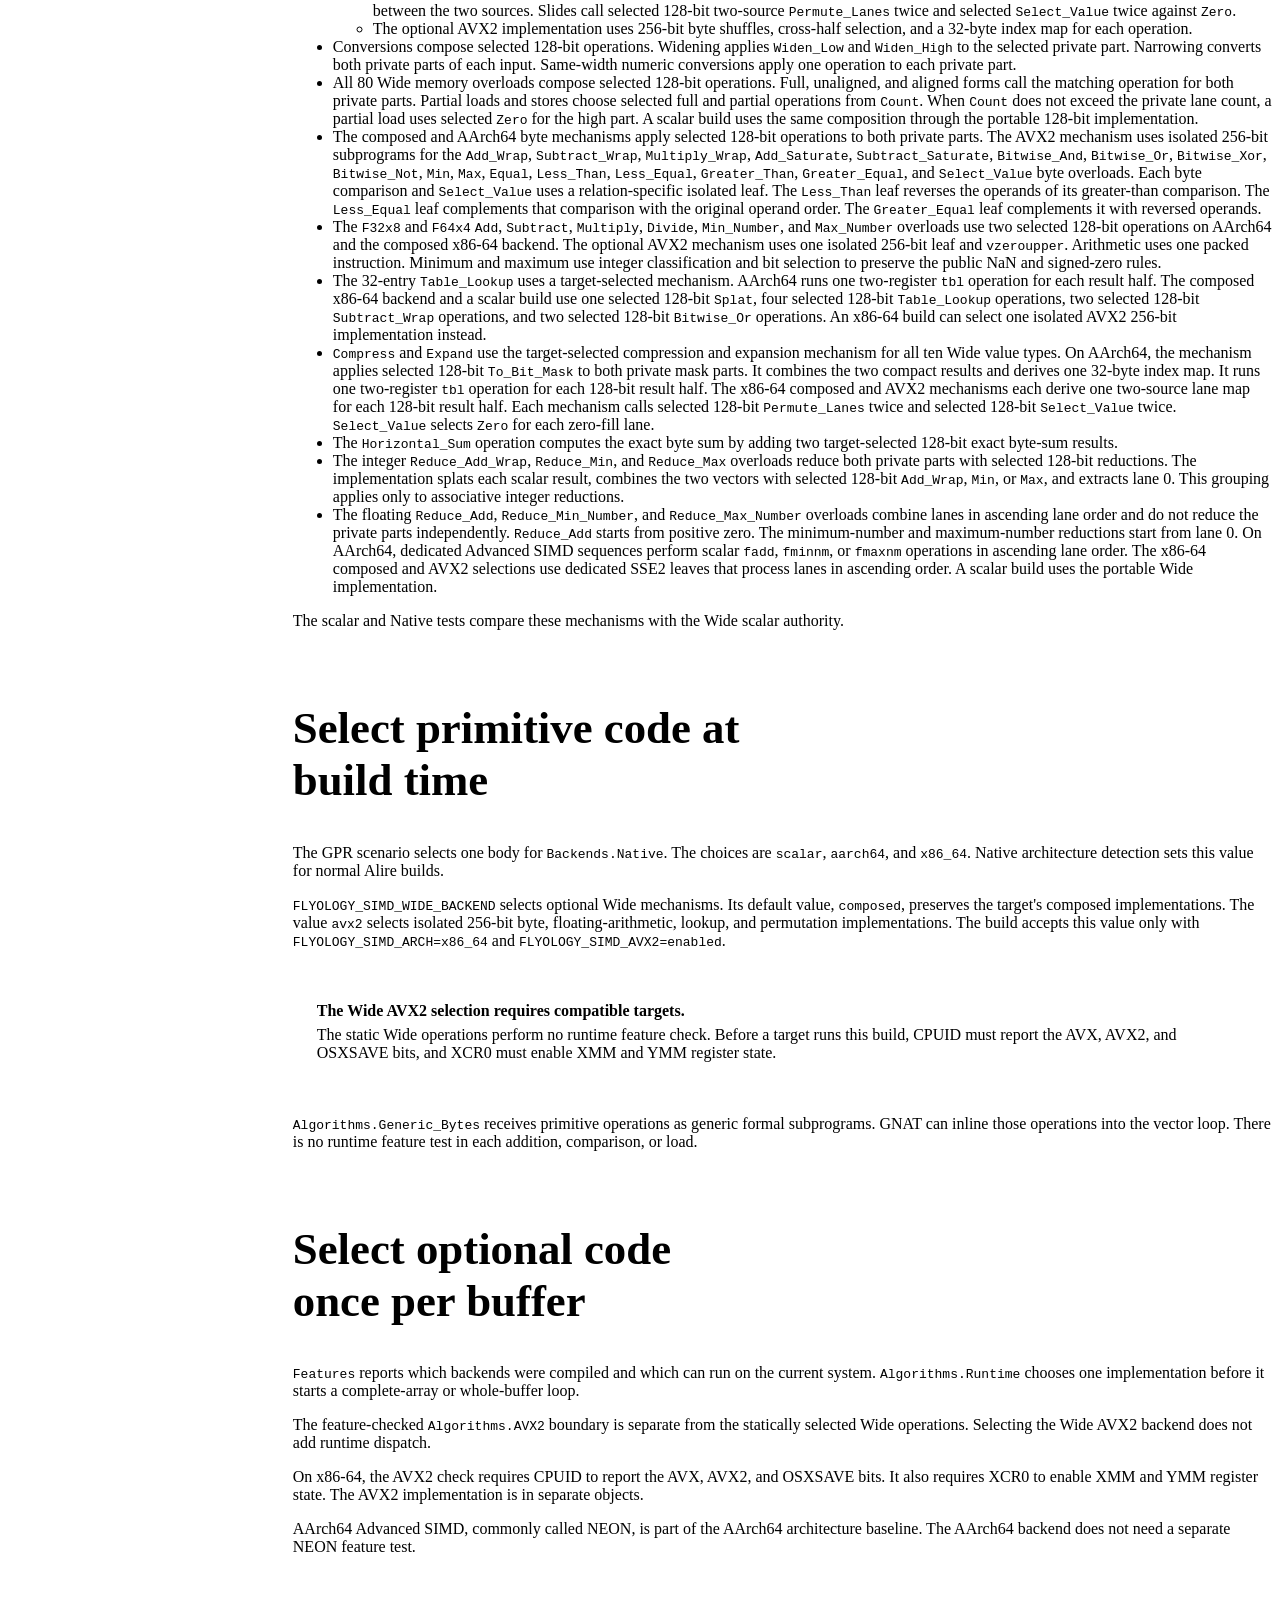
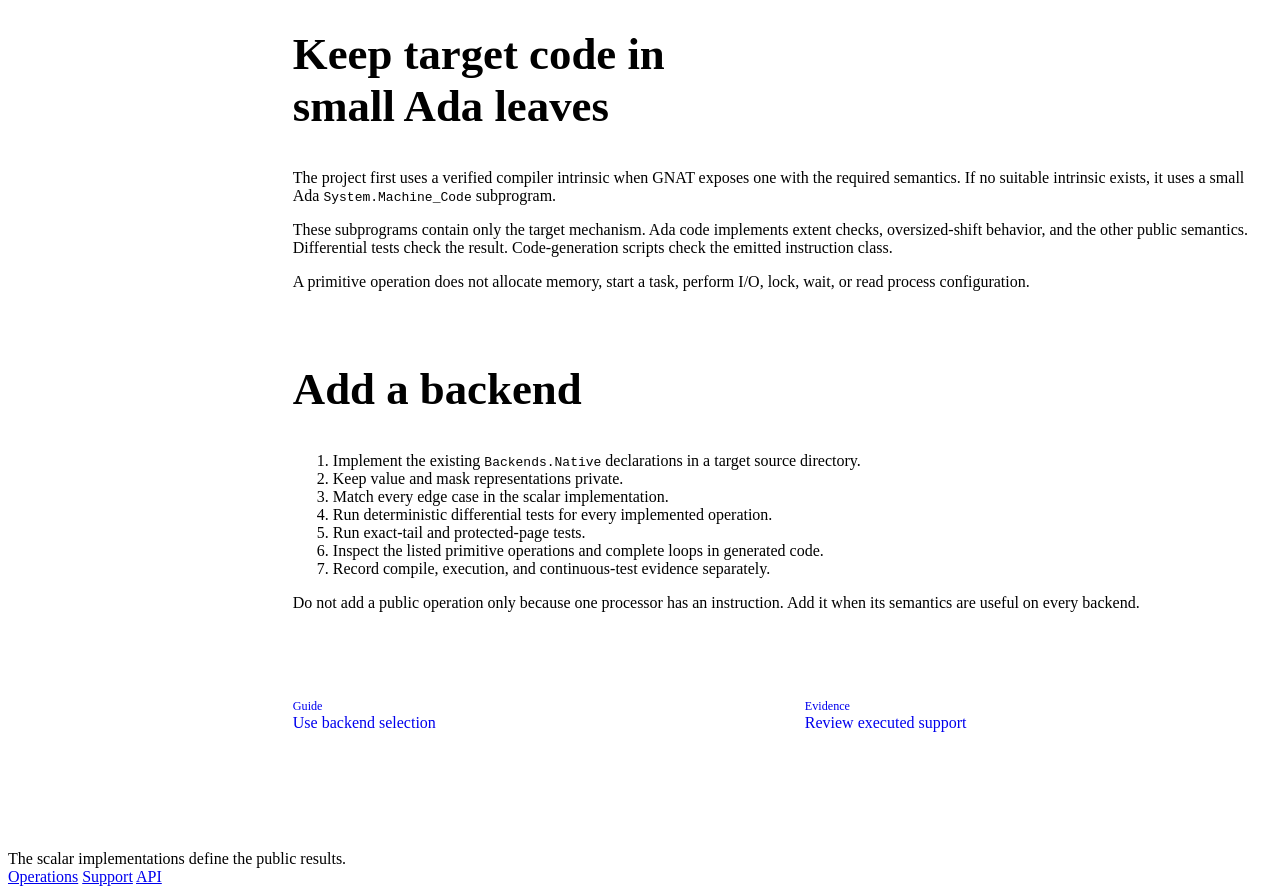
==== commit 06922846: "Problem: Floating array extrema lack coarse runtime dispatch Applications must currently reduce arra" ====
--- a/website/architecture/index.html
+++ b/website/architecture/index.html
@@ -87,7 +87,7 @@
               <tr><td><a data-api="Flyology_SIMD.Wide"><code>Flyology_SIMD.Wide</code></a></td><td>Private 256-bit types, the initial Wide operation profile, and its scalar authority.</td></tr>
               <tr><td><a data-api="Flyology_SIMD.Wide.Native"><code>Flyology_SIMD.Wide.Native</code></a></td><td>Static target selection for Wide operations. Most operations compose selected 128-bit operations across private parts. The optional x86-64 AVX2 backend supplies isolated 256-bit implementations for selected byte operations, floating arithmetic, table lookup, lane movement, and both <a data-api="Flyology_SIMD.Wide.Native"><code>Permute_Lanes</code></a> overloads.</td></tr>
               <tr><td><a data-api="Flyology_SIMD.Algorithms.Generic_Bytes"><code>Algorithms.Generic_Bytes</code></a></td><td>Static composition for <code>Find_First</code>, <code>Find_First_Of</code>, <code>Find_First_Difference</code>, <code>Equal</code>, <code>Count</code>, <code>Count_In_Range</code>, and <code>Is_ASCII</code>.</td></tr>
-              <tr><td><a data-api="Flyology_SIMD.Algorithms.Generic_Floating"><code>Algorithms.Generic_Floating</code></a></td><td>Static composition for binary32 and binary64 <code>Scale</code>, <code>Clamp</code>, <code>AXPY</code>, <code>Sum</code>, and <code>Dot_Product</code> complete-array loops.</td></tr>
+              <tr><td><a data-api="Flyology_SIMD.Algorithms.Generic_Floating"><code>Algorithms.Generic_Floating</code></a></td><td>Static composition for binary32 and binary64 <code>Scale</code>, <code>Clamp</code>, <code>AXPY</code>, <code>Sum</code>, <code>Min_Number</code>, <code>Max_Number</code>, and <code>Dot_Product</code> complete-array loops.</td></tr>
               <tr><td><a data-api="Flyology_SIMD.Algorithms.Runtime"><code>Algorithms.Runtime</code></a></td><td>One backend choice for one complete floating-array or byte-buffer operation.</td></tr>
             </tbody>
           </table>
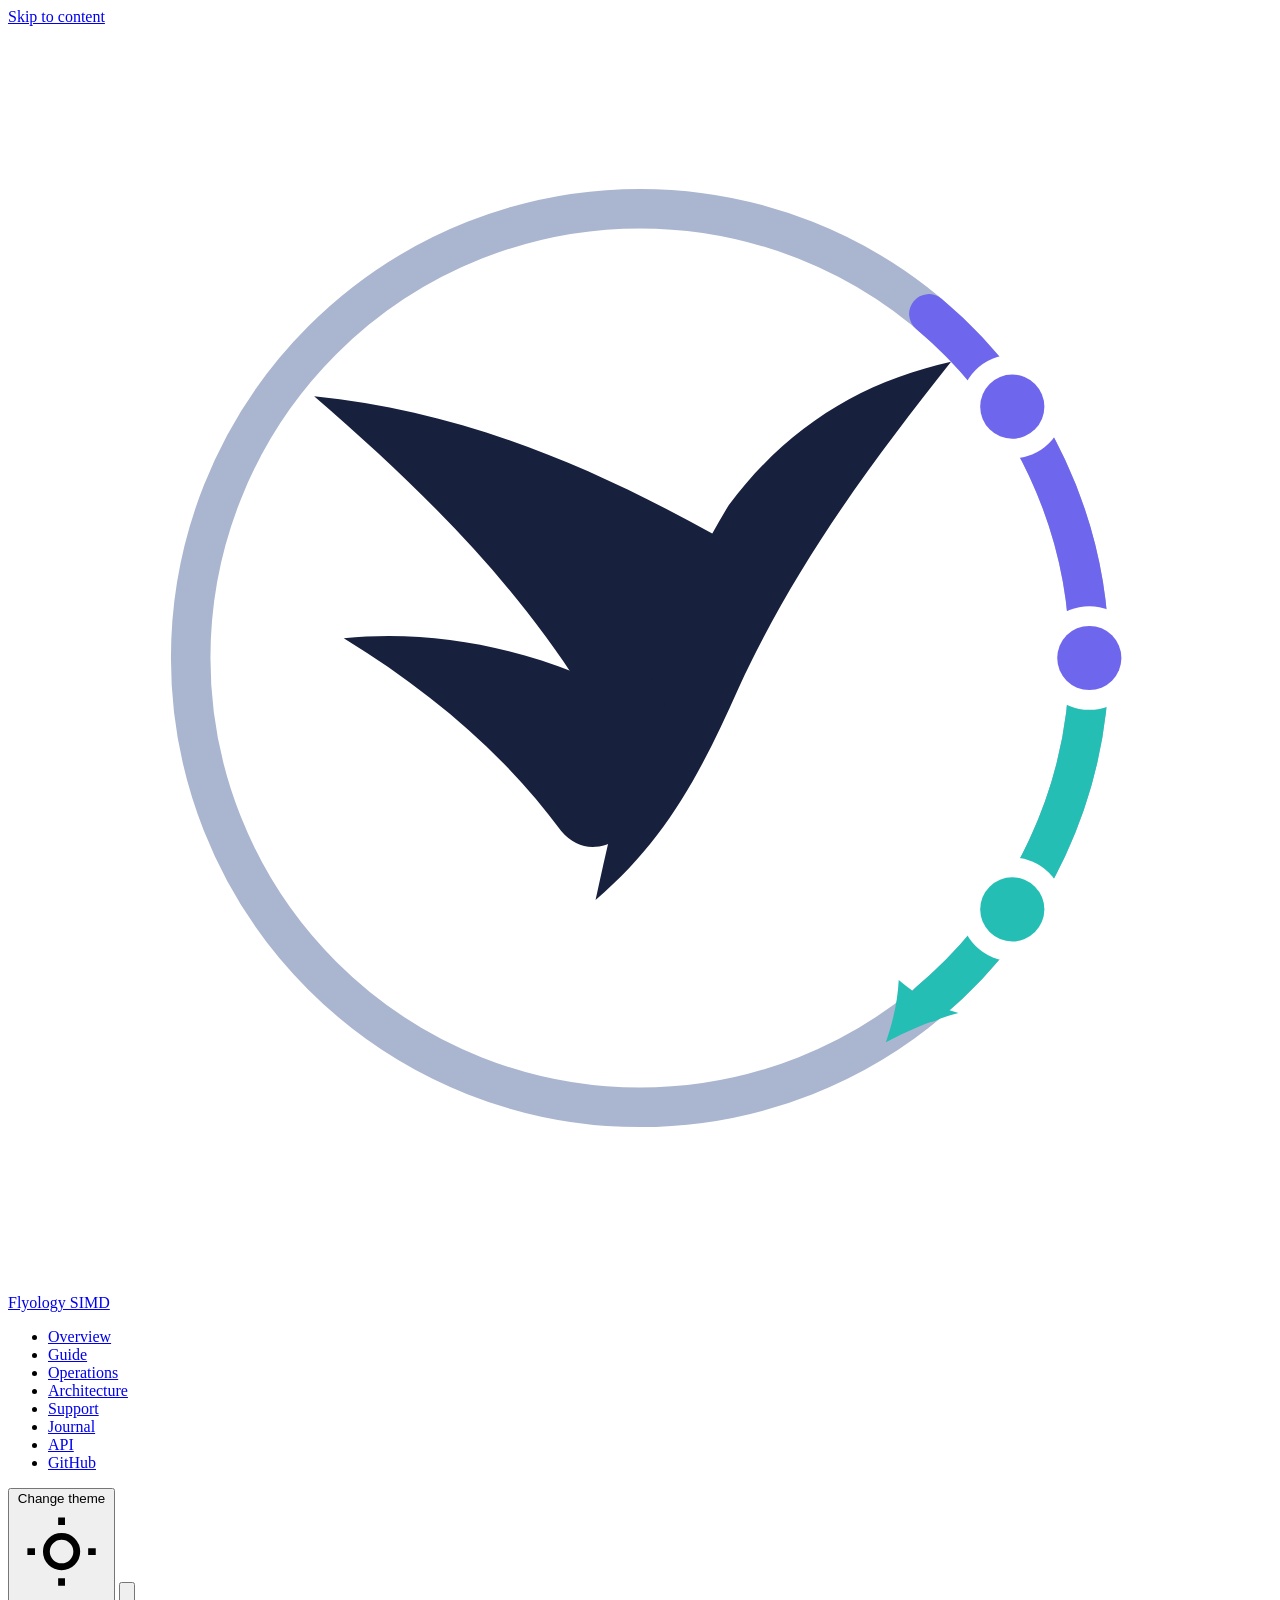
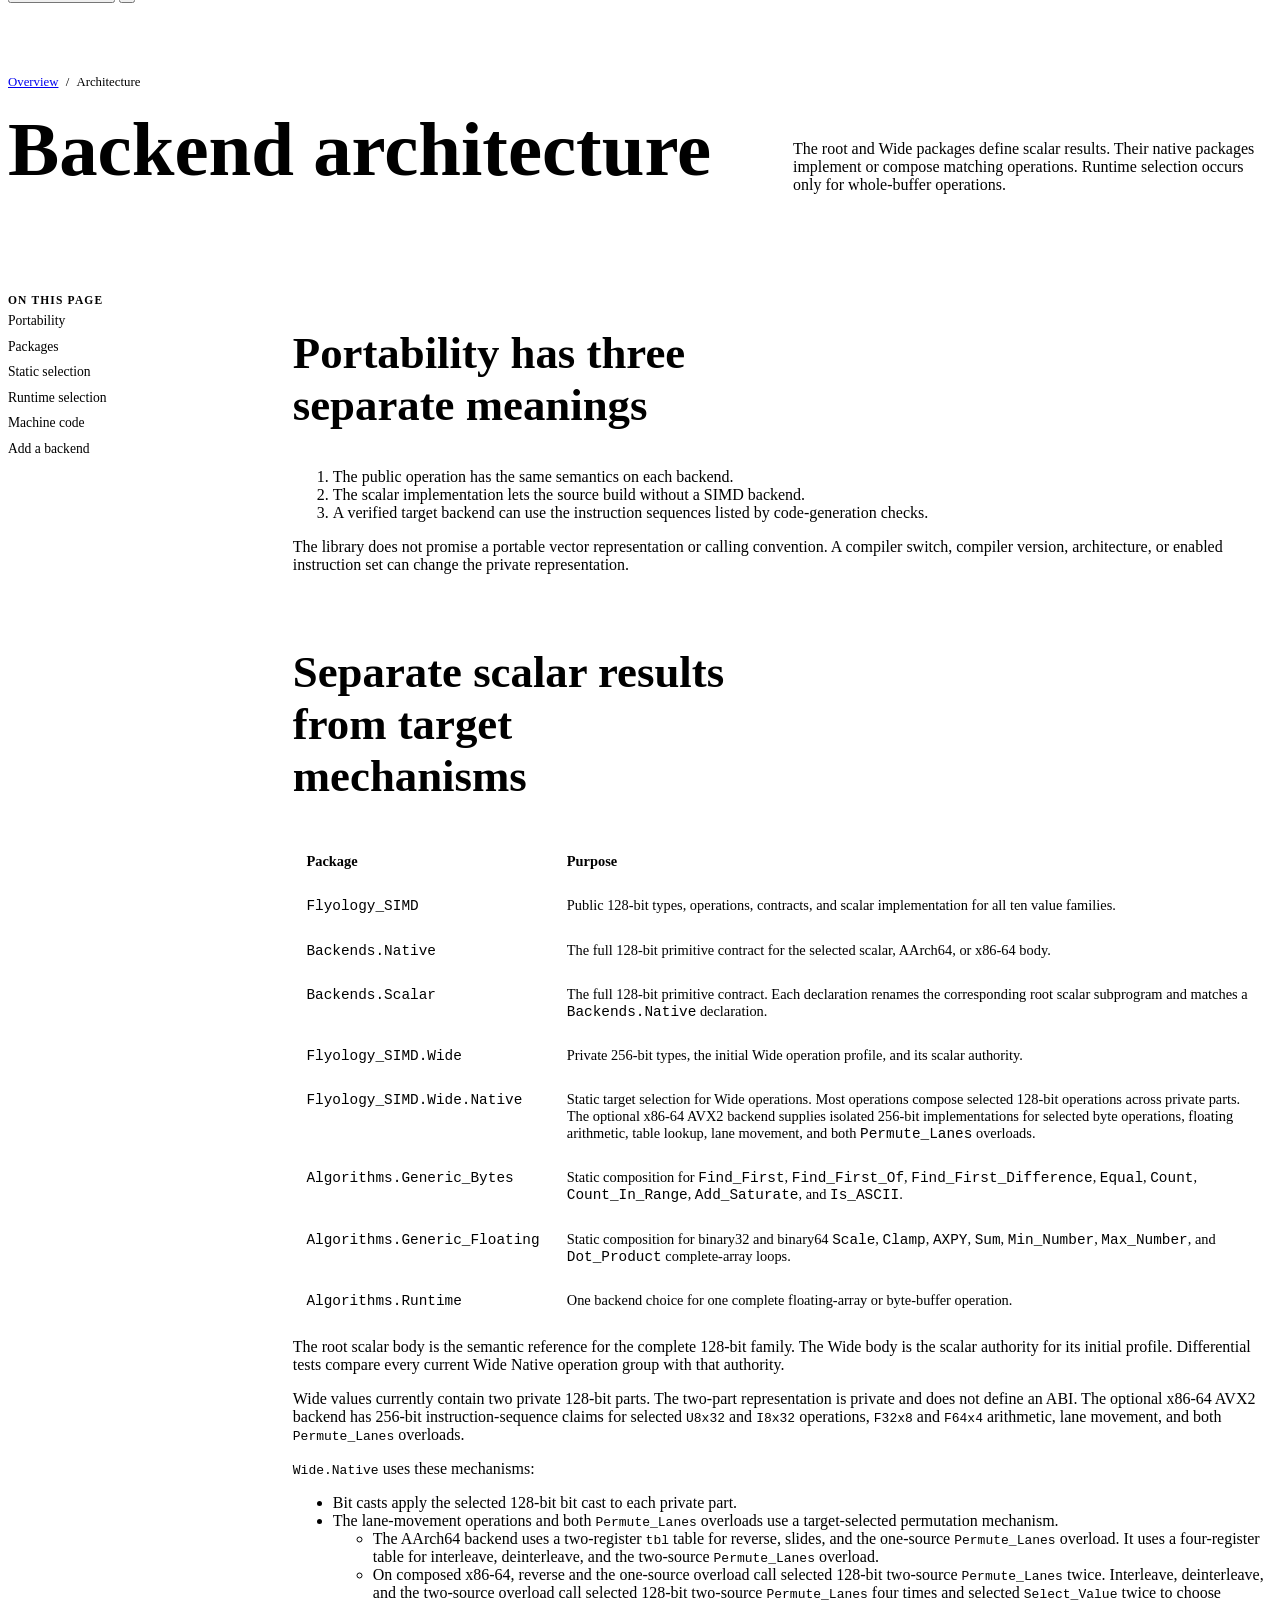
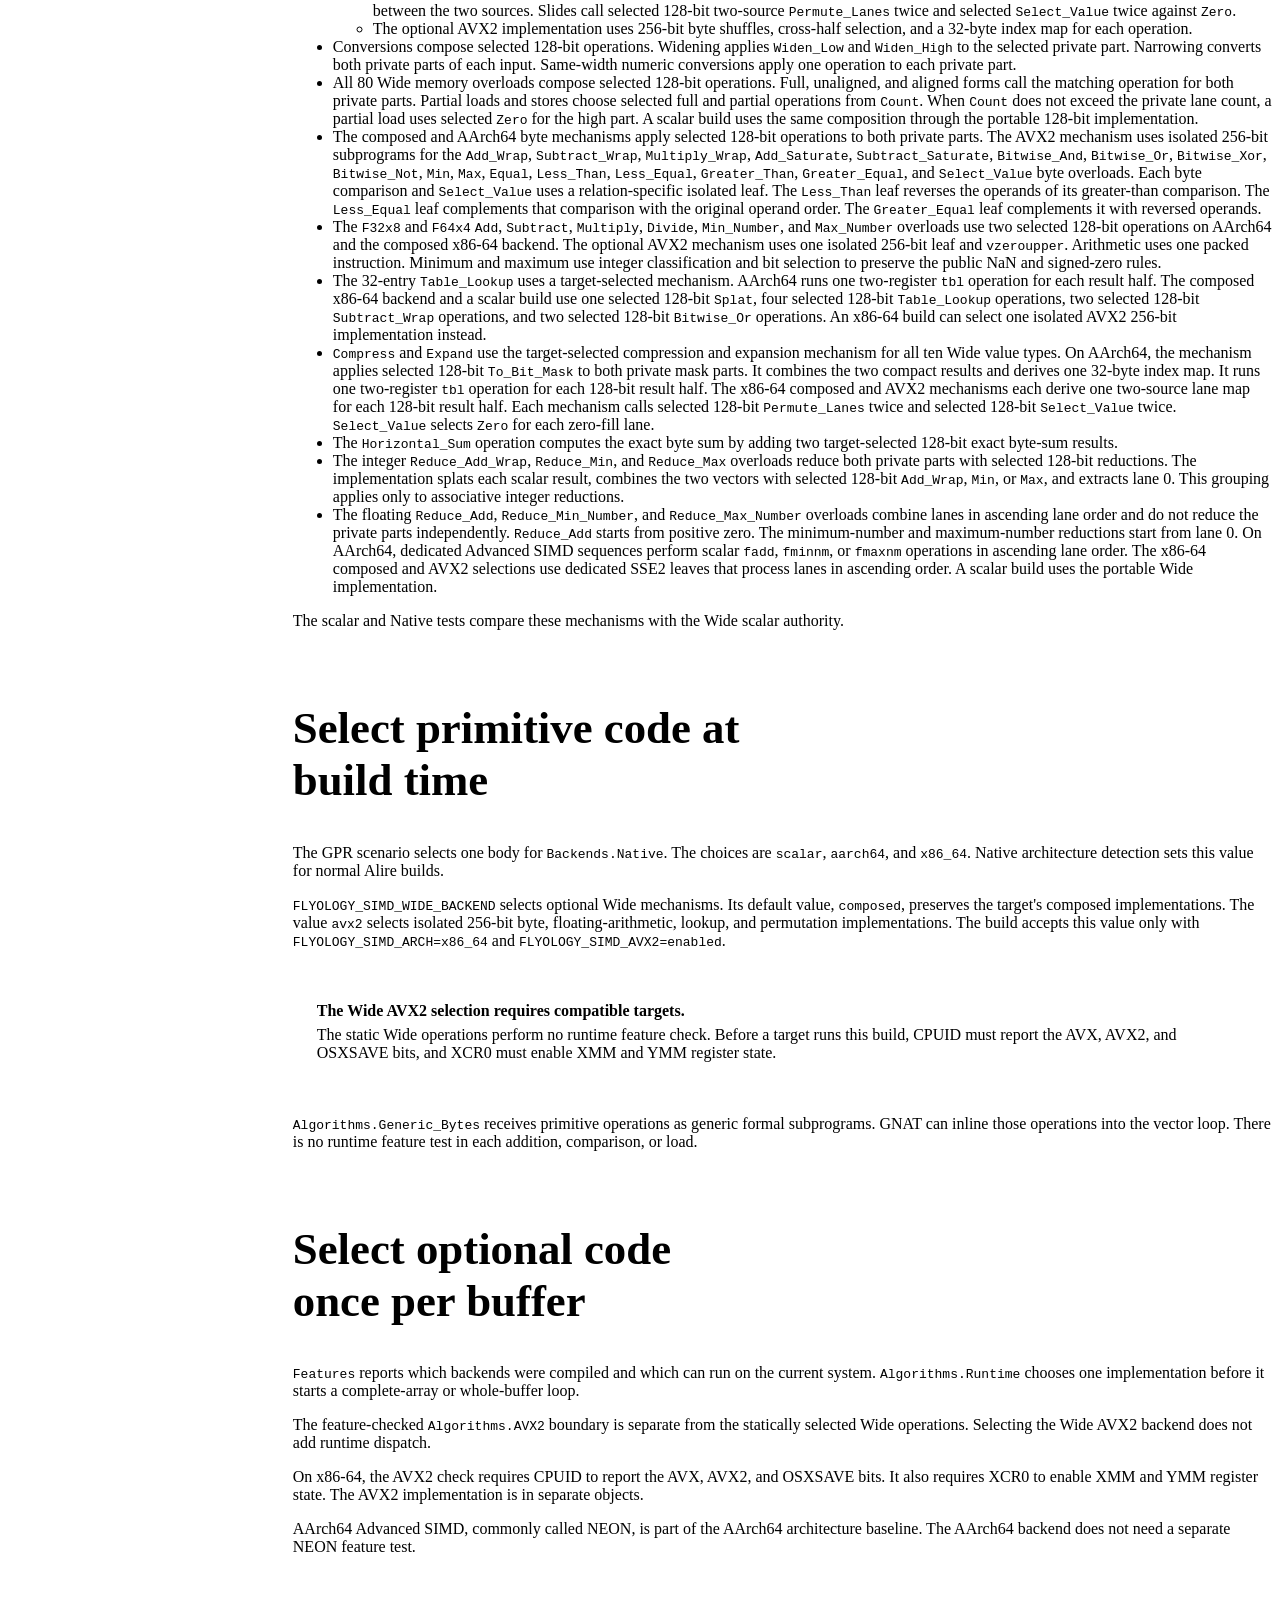
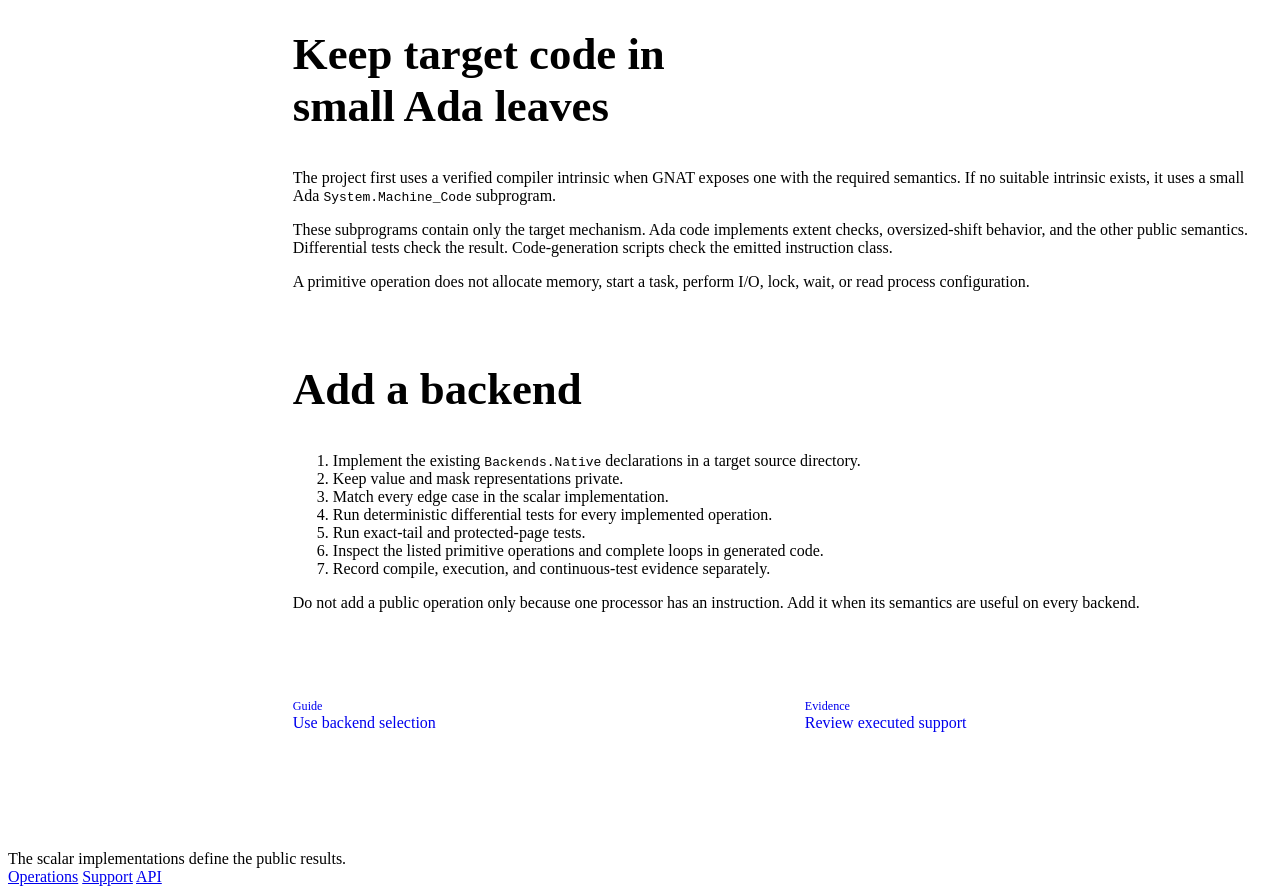
==== commit 36c5f24b: "Problem: Saturating byte transforms lack whole-buffer dispatch Callers that brighten or bias byte bu" ====
--- a/website/architecture/index.html
+++ b/website/architecture/index.html
@@ -86,7 +86,7 @@
               <tr><td><a data-api="Flyology_SIMD.Backends.Scalar"><code>Backends.Scalar</code></a></td><td>The full 128-bit primitive contract. Each declaration renames the corresponding root scalar subprogram and matches a <code>Backends.Native</code> declaration.</td></tr>
               <tr><td><a data-api="Flyology_SIMD.Wide"><code>Flyology_SIMD.Wide</code></a></td><td>Private 256-bit types, the initial Wide operation profile, and its scalar authority.</td></tr>
               <tr><td><a data-api="Flyology_SIMD.Wide.Native"><code>Flyology_SIMD.Wide.Native</code></a></td><td>Static target selection for Wide operations. Most operations compose selected 128-bit operations across private parts. The optional x86-64 AVX2 backend supplies isolated 256-bit implementations for selected byte operations, floating arithmetic, table lookup, lane movement, and both <a data-api="Flyology_SIMD.Wide.Native"><code>Permute_Lanes</code></a> overloads.</td></tr>
-              <tr><td><a data-api="Flyology_SIMD.Algorithms.Generic_Bytes"><code>Algorithms.Generic_Bytes</code></a></td><td>Static composition for <code>Find_First</code>, <code>Find_First_Of</code>, <code>Find_First_Difference</code>, <code>Equal</code>, <code>Count</code>, <code>Count_In_Range</code>, and <code>Is_ASCII</code>.</td></tr>
+              <tr><td><a data-api="Flyology_SIMD.Algorithms.Generic_Bytes"><code>Algorithms.Generic_Bytes</code></a></td><td>Static composition for <code>Find_First</code>, <code>Find_First_Of</code>, <code>Find_First_Difference</code>, <code>Equal</code>, <code>Count</code>, <code>Count_In_Range</code>, <code>Add_Saturate</code>, and <code>Is_ASCII</code>.</td></tr>
               <tr><td><a data-api="Flyology_SIMD.Algorithms.Generic_Floating"><code>Algorithms.Generic_Floating</code></a></td><td>Static composition for binary32 and binary64 <code>Scale</code>, <code>Clamp</code>, <code>AXPY</code>, <code>Sum</code>, <code>Min_Number</code>, <code>Max_Number</code>, and <code>Dot_Product</code> complete-array loops.</td></tr>
               <tr><td><a data-api="Flyology_SIMD.Algorithms.Runtime"><code>Algorithms.Runtime</code></a></td><td>One backend choice for one complete floating-array or byte-buffer operation.</td></tr>
             </tbody>
